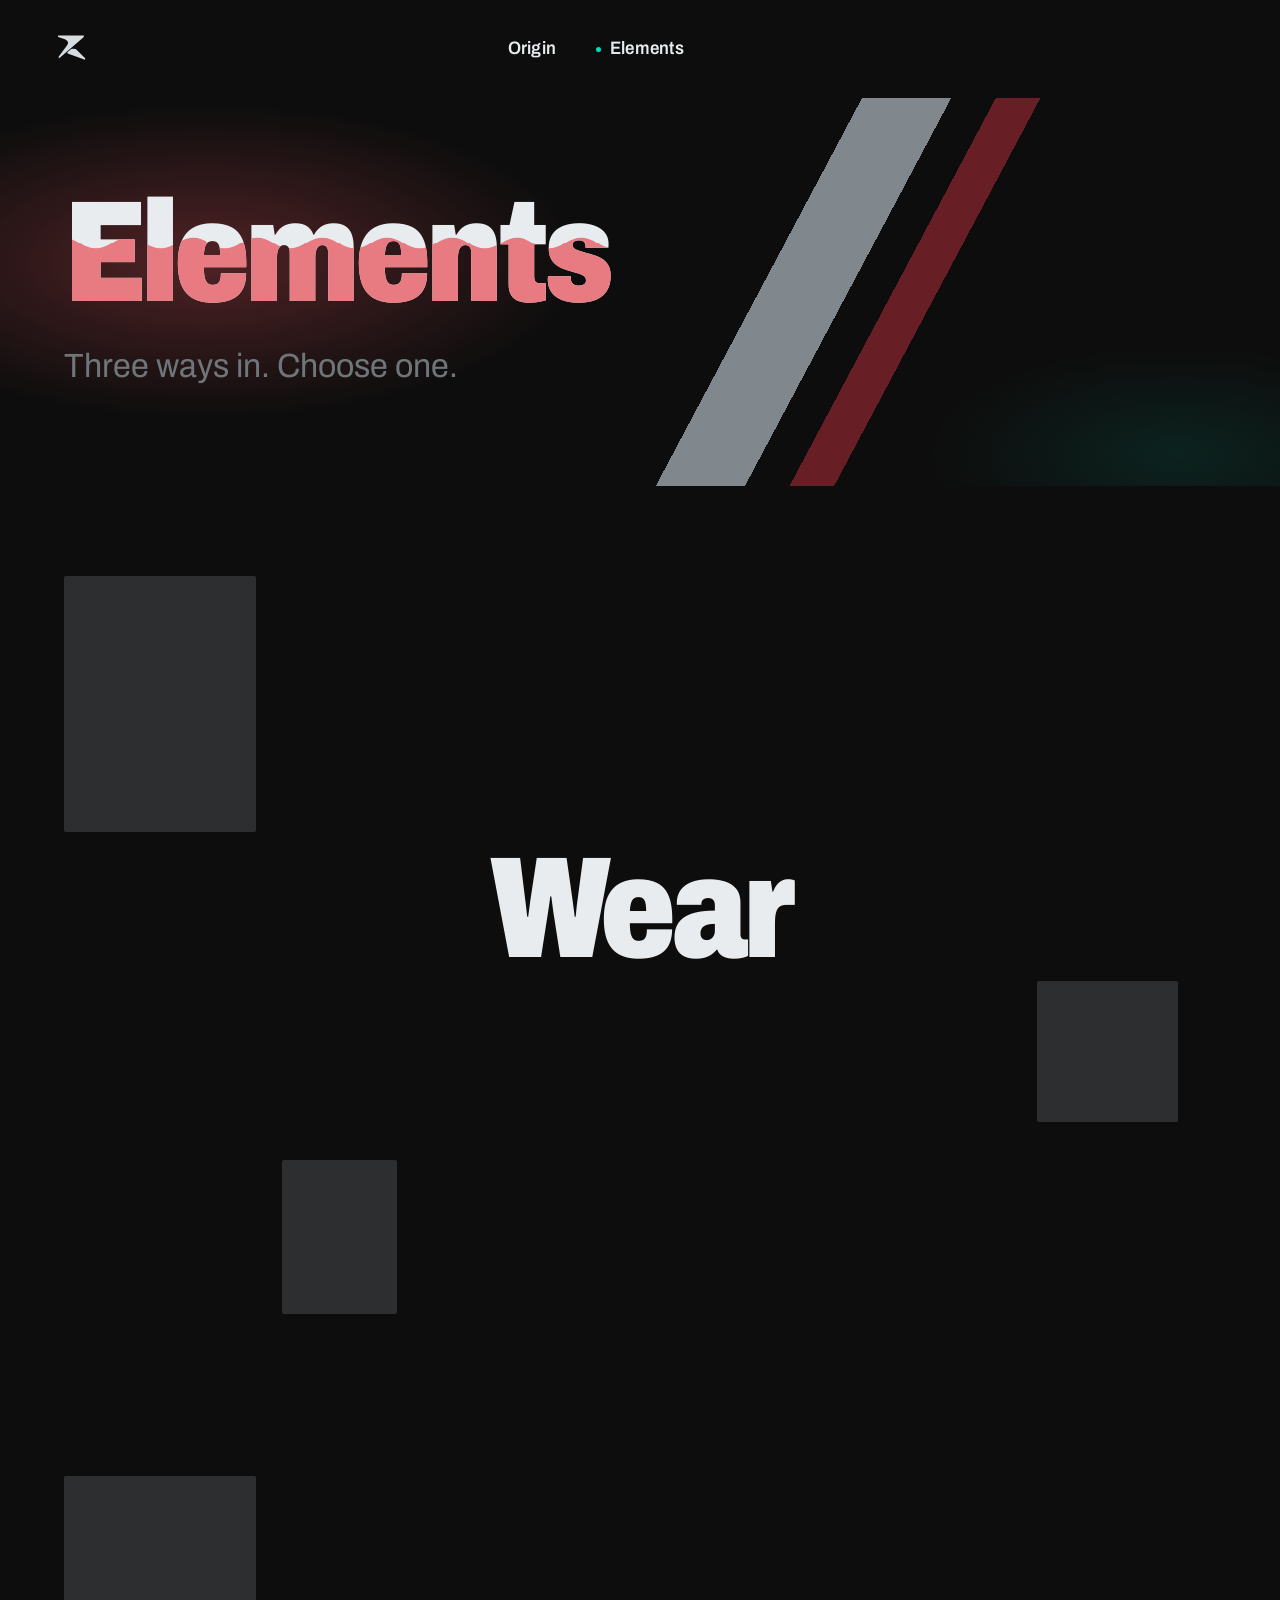
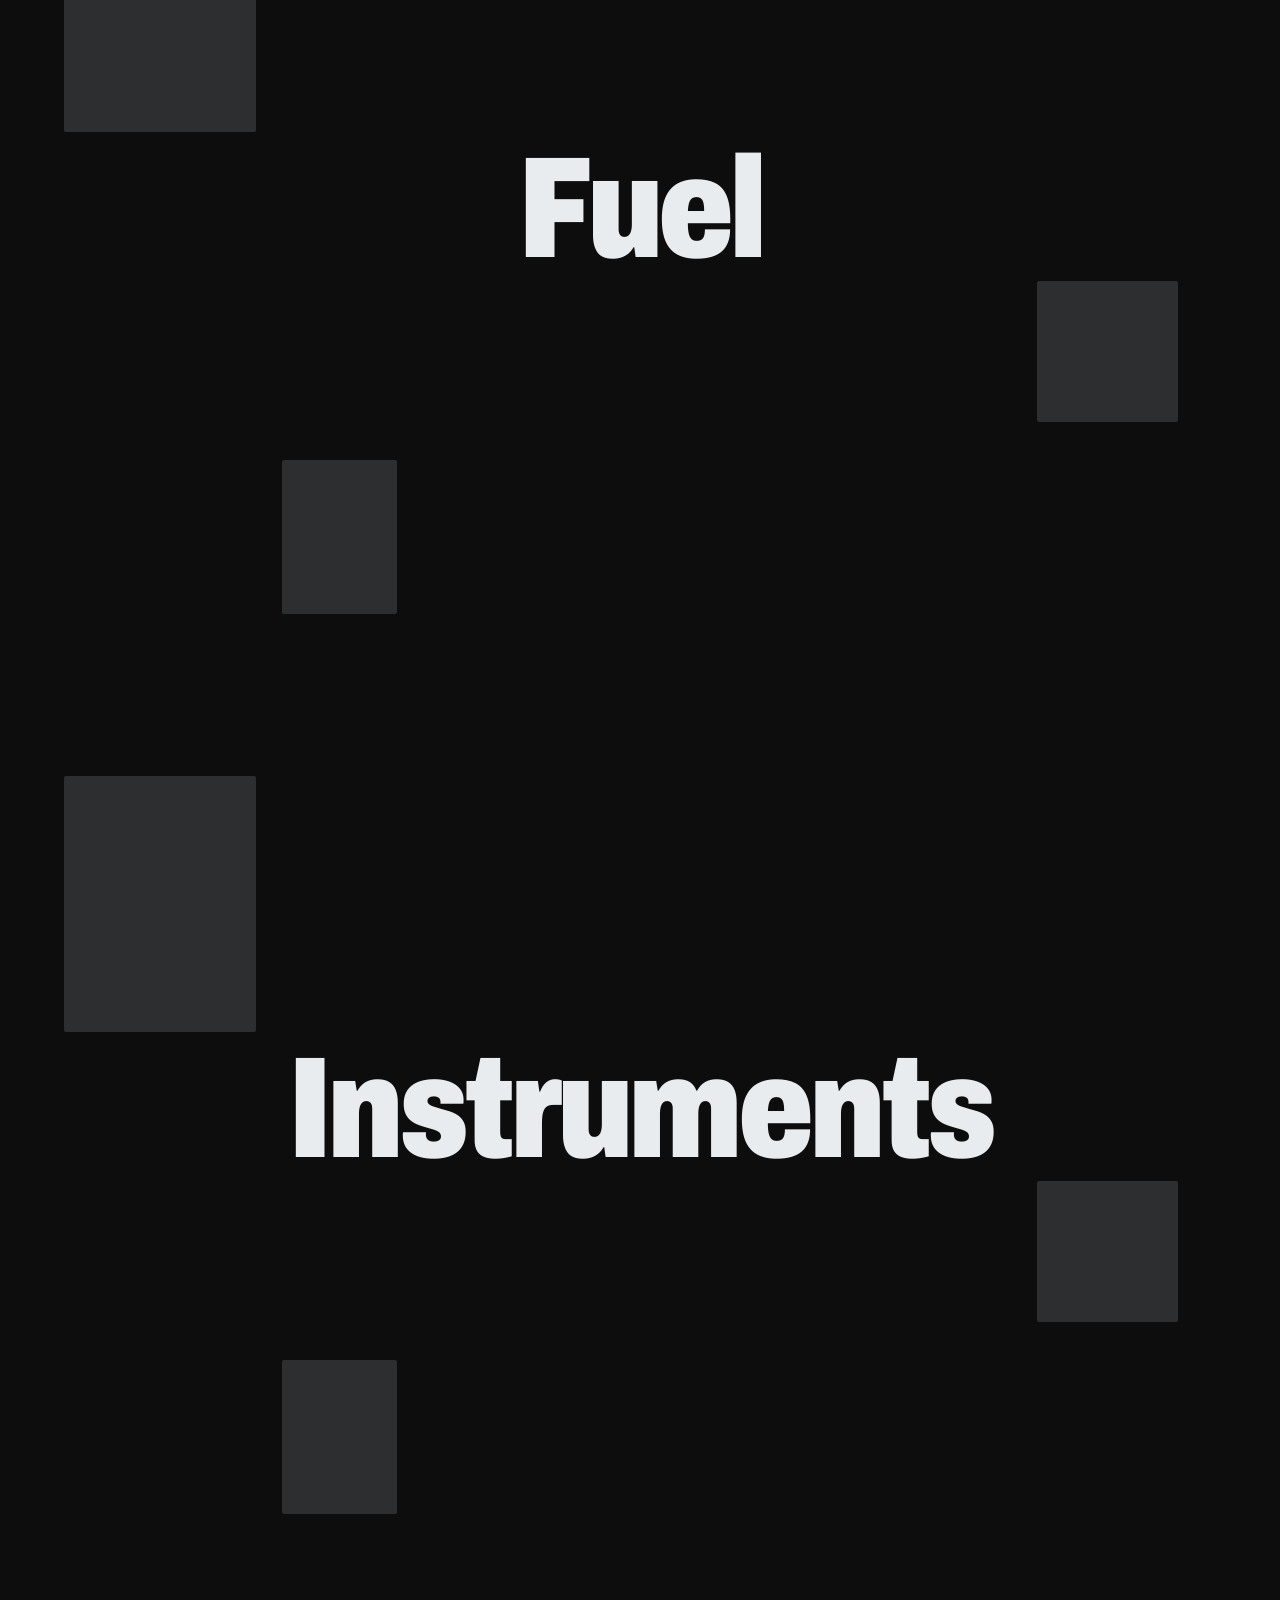
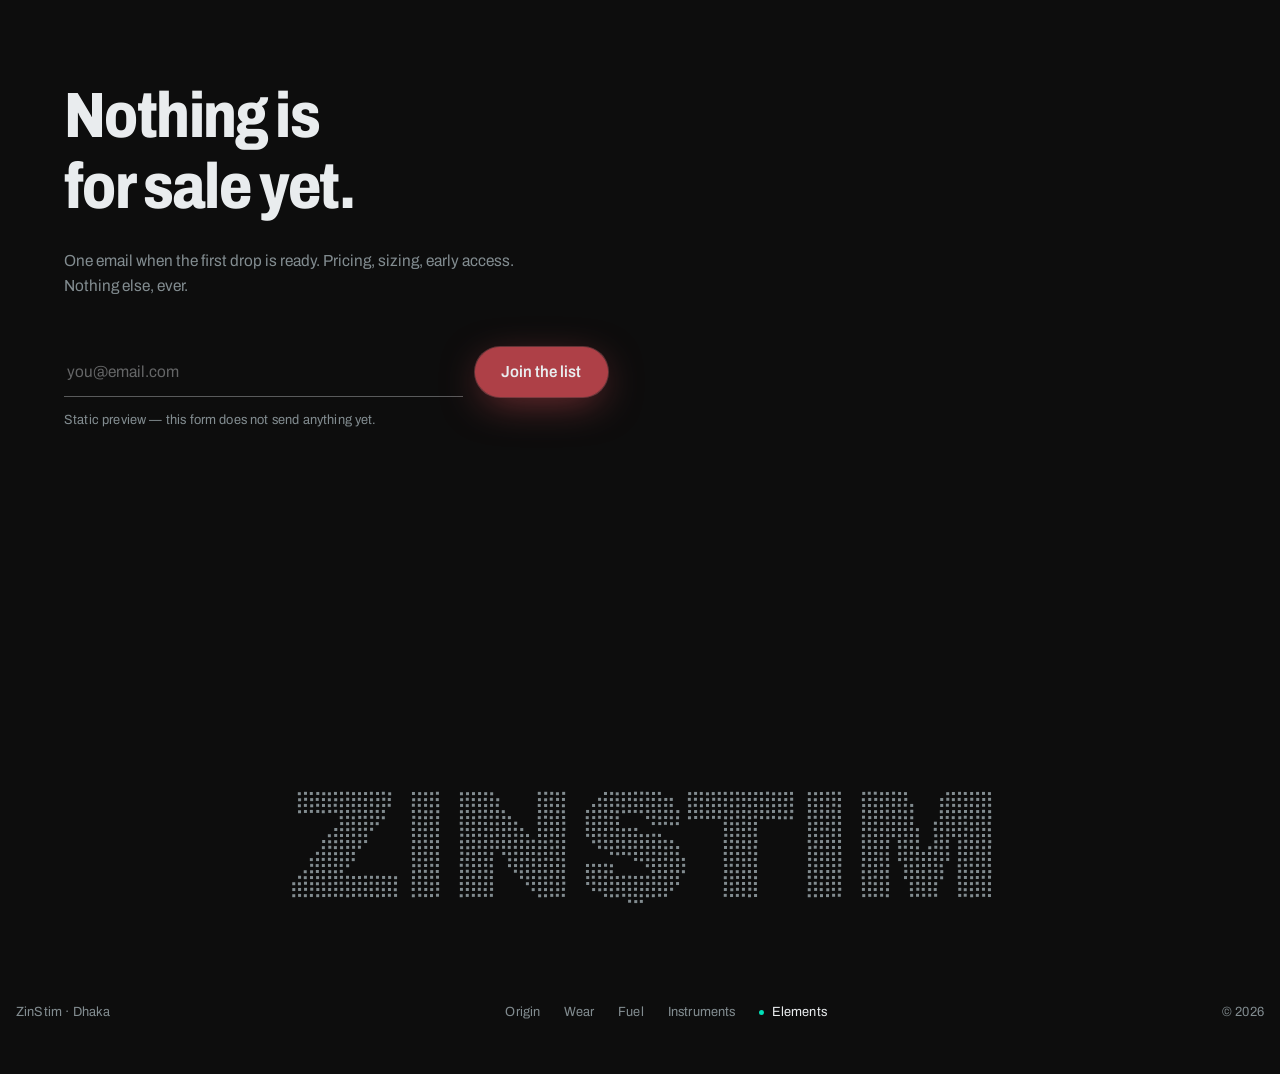
==== elements.html @ c31f6e52 "push" ====
<!DOCTYPE html>
<html lang="en">
<head>
<meta charset="utf-8">
<meta name="viewport" content="width=device-width, initial-scale=1">
<title>Elements — ZinStim</title>
<meta name="description" content="Wear and Fuel. Two ways into the ZinStim range.">
<link rel="icon" type="image/png" sizes="64x64" href="assets/img/zinstim-favicon.png">
<meta name="theme-color" content="#0D0D0D">
<meta property="og:type" content="website">
<meta property="og:title" content="Elements — ZinStim">
<meta property="og:description" content="Wear and Fuel. Two ways into the ZinStim range.">
<link rel="preconnect" href="https://fonts.googleapis.com">
<link rel="preconnect" href="https://fonts.gstatic.com" crossorigin>
<link href="https://fonts.googleapis.com/css2?family=Archivo:ital,wdth,wght@0,62..125,100..900;1,62..125,100..900&family=Anek+Bangla:wdth,wght@75..125,100..800&display=swap" rel="stylesheet">
<link rel="stylesheet" href="assets/css/brand.css">
</head>
<body class="night">

<header class="masthead">
  <a class="home" href="index.html" aria-label="ZinStim — home">
    <span class="home__mark">
      <svg class="vessel mark" viewBox="0 0 128 114" aria-hidden="true" focusable="false"><defs><clipPath id="mark-clip"><path d="M3.6,106.0 L5.5,106.9 L8.4,105.0 L120.1,7.8 L121.9,5.2 L122.0,1.4 L121.1,0.0 L1.2,0.0 L0.0,1.1 L0.0,5.5 L1.2,6.9 L32.5,18.0 L38.4,20.9 L43.9,26.4 L45.9,30.0 L47.1,34.6 L46.8,38.5 L43.8,44.4 L3.1,100.5Z"/><path d="M44.1,79.2 L44.1,83.6 L45.6,84.9 L123.9,113.1 L124.5,113.9 L126.5,113.9 L127.9,111.8 L127.9,107.6 L88.4,67.9 L84.9,65.2 L80.1,63.1 L71.1,62.0 L62.8,64.0 L57.8,67.1Z"/></clipPath><mask id="mark-fill" maskUnits="userSpaceOnUse" x="0" y="0" width="128" height="114"><g class="vessel__level"><path class="vessel__liquid" d="M-200,7 Q-187.5,0 -175,7 T-150,7 T-125,7 T-100,7 T-75,7 T-50,7 T-25,7 T0,7 T25,7 T50,7 T75,7 T100,7 T125,7 T150,7 T175,7 T200,7 T225,7 T250,7 T275,7 T300,7 T325,7 T350,7 T375,7 T400,7 V240 H-200 Z"/></g></mask></defs><path class="mark__body" d="M3.6,106.0 L5.5,106.9 L8.4,105.0 L120.1,7.8 L121.9,5.2 L122.0,1.4 L121.1,0.0 L1.2,0.0 L0.0,1.1 L0.0,5.5 L1.2,6.9 L32.5,18.0 L38.4,20.9 L43.9,26.4 L45.9,30.0 L47.1,34.6 L46.8,38.5 L43.8,44.4 L3.1,100.5Z M44.1,79.2 L44.1,83.6 L45.6,84.9 L123.9,113.1 L124.5,113.9 L126.5,113.9 L127.9,111.8 L127.9,107.6 L88.4,67.9 L84.9,65.2 L80.1,63.1 L71.1,62.0 L62.8,64.0 L57.8,67.1Z"/><g clip-path="url(#mark-clip)" mask="url(#mark-fill)"><image class="mark__art" href="assets/img/zinstim-mark.png" width="128" height="114"/></g></svg>
    </span>
  </a>
  <nav class="navgroup" aria-label="Primary" data-group>
    <a class="origin t-ui" href="origin.html">Origin</a>
    <div class="capsule" data-capsule>
      <a class="capsule__label t-ui is-here" data-label href="elements.html">Elements</a>
      <span class="morph" aria-hidden="true"></span>
      <ul class="items">
        <li class="item"><a class="rise t-ui" href="wear.html">Wear</a></li>
        <li class="item"><a class="rise t-ui" href="fuel.html">Fuel</a></li>
        <li class="item"><a class="rise t-ui" href="instruments.html">Instruments</a></li>
      </ul>
    </div>
  </nav>
</header>

<main>
  <section class="band has-cut" style="padding-top:var(--space-xl)">
    <div class="cut" aria-hidden="true"></div>
    <div class="cut cut--bloom" aria-hidden="true"></div>
    <div class="shell">
      <h1 class="t-display lines lines--load">
        <span class="ln"><span class="liq-type liq-type--filled" data-liq="Elements">Elements</span></span>
      </h1>
      <p class="lede settle" style="margin-top:var(--space-md)">
        Three ways in. Choose one.
      </p>
    </div>
  </section>

  <!-- DOOR 1: WEAR -->
  <a href="wear.html" class="door-band band" data-door="0">
    <span class="plate plate--a" aria-hidden="true"></span>
    <span class="plate plate--b" aria-hidden="true"></span>
    <span class="plate plate--c" aria-hidden="true"></span>
    <div class="shell" style="text-align:center; position:relative; z-index:2">
      <h2 class="door-name t-display"><span class="liq-type" data-liq="Wear">Wear</span></h2>
      <p class="door-sub">What you put on.</p>
    </div>
  </a>

  <div class="cleave cleave--dark" data-reveal aria-hidden="true">
    <svg viewBox="0 0 1200 300" preserveAspectRatio="none">
      <path d="M0,300 L0,246 L78,262 L152,214 L232,240 L300,192 L388,218 L468,172 L556,198 L638,152 L726,178 L808,134 L898,160 L978,116 L1068,142 L1140,100 L1200,124 L1200,300 Z"/>
    </svg>
  </div>

  <!-- DOOR 2: FUEL -->
  <a href="fuel.html" class="door-band band band--dark" data-door="1">
    <span class="plate plate--a" aria-hidden="true"></span>
    <span class="plate plate--b" aria-hidden="true"></span>
    <span class="plate plate--c" aria-hidden="true"></span>
    <div class="shell" style="text-align:center; position:relative; z-index:2">
      <h2 class="door-name t-display"><span class="liq-type" data-liq="Fuel">Fuel</span></h2>
      <p class="door-sub">What you take in.</p>
    </div>
  </a>

  <div class="cleave cleave--light" data-reveal aria-hidden="true">
    <svg viewBox="0 0 1200 300" preserveAspectRatio="none">
      <path d="M0,0 L0,118 L84,146 L158,104 L246,138 L318,96 L404,128 L486,88 L570,120 L654,78 L740,112 L822,70 L910,102 L992,62 L1078,94 L1148,54 L1200,84 L1200,0 Z"/>
    </svg>
  </div>

  <!-- DOOR 3: INSTRUMENTS -->
  <a href="instruments.html" class="door-band band" data-door="2">
    <span class="plate plate--a" aria-hidden="true"></span>
    <span class="plate plate--b" aria-hidden="true"></span>
    <span class="plate plate--c" aria-hidden="true"></span>
    <div class="shell" style="text-align:center; position:relative; z-index:2">
      <h2 class="door-name t-display"><span class="liq-type" data-liq="Instruments">Instruments</span></h2>
      <p class="door-sub">What you use.</p>
    </div>
  </a>

  <div class="cleave cleave--dark" data-reveal aria-hidden="true">
    <svg viewBox="0 0 1200 300" preserveAspectRatio="none">
      <path d="M0,300 L0,246 L78,262 L152,214 L232,240 L300,192 L388,218 L468,172 L556,198 L638,152 L726,178 L808,134 L898,160 L978,116 L1068,142 L1140,100 L1200,124 L1200,300 Z"/>
    </svg>
  </div>

  <!-- JOIN — the only conversion on the site, and every page ends on it. -->
  <section class="band band--dark join" id="waitlist">
    <div class="shell">
      <p class="t-head lines" data-reveal>
        <span class="ln"><span>Nothing is</span></span>
        <span class="ln"><span>for sale yet.</span></span>
      </p>
      <p class="t-body join__lede">
        One email when the first drop is ready. Pricing, sizing, early access.
        Nothing else, ever.
      </p>
      <div class="signup">
        <label class="join__label" for="email">Email address</label>
        <input id="email" type="email" inputmode="email" autocomplete="email" placeholder="you@email.com">
        <button class="btn" type="button" data-join>Join the list</button>
      </div>
      <p class="t-meta join__note">Static preview &mdash; this form does not send anything yet.</p>
    </div>
  </section>
 
  <div class="cleave cleave--light" data-reveal aria-hidden="true">
    <svg viewBox="0 0 1200 300" preserveAspectRatio="none">
      <path d="M0,0 L0,118 L84,146 L158,104 L246,138 L318,96 L404,128 L486,88 L570,120 L654,78 L740,112 L822,70 L910,102 L992,62 L1078,94 L1148,54 L1200,84 L1200,0 Z"/>
    </svg>
  </div>
 
  <!-- MARQUEE -->
  <section class="marquee" data-marquee aria-hidden="true">
    <div class="marquee__track">
      <span>Wear</span><span>Fuel</span><span>Instruments</span>
      <span>Wear</span><span>Fuel</span><span>Instruments</span>
    </div>
  </section>
  <div class="shell">
    <canvas class="dotmark-canvas" data-dotmark-canvas></canvas>
  </div>



  <footer class="shell foot t-meta">
    <span>ZinStim &middot; Dhaka</span>
    <nav class="foot__nav" aria-label="Footer">
      <a href="origin.html">Origin</a>
      <a href="wear.html">Wear</a>
      <a href="fuel.html">Fuel</a>
      <a href="instruments.html">Instruments</a>
      <a href="elements.html" aria-current="page">Elements</a>
    </nav>
    <span>&copy; 2026</span>
  </footer>

</main>

<script src="dotmark.js" defer></script>
<script src="assets/js/nav.js" defer></script>
<script src="assets/js/site.js" defer></script>

</body>
</html>
---- assets/css/brand.css ----
/* ═══════════════════════════════════════════════════════════════
   ZINSTIM — brand.css
   Single source of truth. Nothing hardcodes a value that lives here.

   Fonts load via <link> in the document head, not @import, so they
   don't block the stylesheet:

   <link rel="preconnect" href="https://fonts.googleapis.com">
   <link rel="preconnect" href="https://fonts.gstatic.com" crossorigin>
   <link href="https://fonts.googleapis.com/css2?family=Archivo:ital,wdth,wght@0,62..125,100..900;1,62..125,100..900&family=Anek+Bangla:wdth,wght@75..125,100..800&display=swap" rel="stylesheet">
   ═══════════════════════════════════════════════════════════════ */

:root{

  /* ── colour ─────────────────────────────────────────────────
     Zinc is a cool bluish-white metal. Every surface follows from
     that. No warm neutrals anywhere — they fight the material.     */

  --obsidian:    #0D0D0D;   /* type on light, full-bleed dark      */
  --zinc-wash:   #E9ECEE;   /* page base. cool, never cream        */
  --zinc-silver: #D6DDE2;   /* the mark, metal surfaces, rules     */
  --flame-teal:  #00E0B8;   /* you are here. nothing else.         */
  --graphite:    #6E7679;   /* secondary text on light             */
  --muted:       #828C90;   /* secondary text on dark              */

  /* Contrast, measured not guessed:
     obsidian on zinc-wash    ~17.0:1   safe at any size
     graphite on zinc-wash     ~4.6:1   body text and above
     zinc-silver on obsidian  ~14.2:1   safe at any size
     muted on obsidian         ~6.4:1   safe at any size
     flame-teal on obsidian   ~12.1:1   safe
     flame-teal on zinc-wash   ~1.7:1   NEVER. teal is dark-surface only. */

  /* ── the elixir ─────────────────────────────────────────────
     Zinc has two states and the brand needs both. The zinc tokens
     above are the METAL: inert, cool, solid — what the thing is on
     a shelf. These are the same element ACTIVATED — what two grams
     of a trace element actually does once it is inside you.

     The hue comes from the MOOD BOARD, not from the storyboard. An
     earlier pass took the storyboard's purple literally; that was
     copying a reference instead of reading it. Read properly, the
     board is near-black and concrete grey almost everywhere, with
     exactly one electric colour event in it: the teal-green car
     against night asphalt. That is the note to hit.

     Red appears on the board too — once, on ASRV — and that is the
     competitor the decision log already calls the category default.
     Taking it would make us look like everyone else.

     So the elixir is teal, which means it does not introduce a rival
     accent: Flame Teal was already the brand's one live-state colour
     and this gives it depth rather than competition. One accent,
     deepened. The concept is untouched — a potent fluid that
     transforms you, exactly the dark-elixir / Chemical X / Omnitrix
     idea — only now it is our colour doing it.

     Measured off the board rather than eyeballed. Filtering each
     reference for saturated pixels only:
       saturation across the board   0.3%-5.6% of frame — it is
                                     95%+ monochrome, so colour is a
                                     rare event, not a scheme
       the car (ref4)                #1C4C43 at hue 169°
       --elixir-void                 hue 168° — a one-degree match,
                                     which is why this hue and not
                                     another teal
       ASRV (ref3)                   hue 2°, and 96% of its saturated
                                     pixels are that one red
       gym light (ref1/ref2)         hue 15-18°, warm — that is
                                     tungsten and skin in a photo,
                                     NOT permission for warm UI greys.
                                     Zinc Wash stays cool.

     A DARK-SURFACE family, more strictly than teal alone. Measured:
       zinc-wash on elixir-void   13.3:1   safe at any size
       zinc-wash on elixir-deep    8.6:1   safe at any size
       zinc-wash on elixir core    5.4:1   body text and above
       elixir-glow on elixir-void 11.6:1   safe at any size
       flame-teal on elixir-void   9.3:1   the charge still reads
       elixir-lit on obsidian      7.3:1   safe at any size
       elixir-lit on zinc-wash     2.2:1   FAILS. the elixir never
                                           carries copy on a light
                                           surface — no exceptions.
       elixir-void vs obsidian     1.2:1   deliberate: enough to give
                                           the fluid a body, little
                                           enough to stay abyssal.
                                           At #0A0410 it was 1.00 —
                                           identical — and the liquid
                                           vanished into the band.    */

  --elixir-void: #062821;   /* the substance at depth              */
  --elixir-deep: #0A4A3F;   /* its body                            */
  --elixir:      #0B6B5C;   /* the core                            */
  --elixir-lit:  #12B394;   /* where light enters it               */
  --elixir-glow: #5BF5D6;   /* the specular rim. rarest, use least  */

  /* ── signals ────────────────────────────────────────────────
     State colours. These are NOT brand colour and they are not
     part of the "colour is a rare event" argument — a red error
     message does not make this a red brand. They earn their place
     by doing a job: telling someone what happened.

     There are two of each because the measurements left no choice.
     Every value that passes on Zinc Wash fails on Obsidian, and
     every value that passes on Obsidian is unreadable on Zinc Wash.
     One value per state would be wrong on half the site:

                    on wash   on obsidian
       fail  light    5.28       3.10   <- use on light only
       fail  dark     2.15       7.63   <- use on dark only
       warn  light    4.94       3.32
       warn  dark     1.57      10.43
       pass  light    5.13       3.19
       pass  dark     1.52      10.79
       info  light    4.82       3.40
       info  dark     1.68       9.77

     Info is hue 200°, which is not invented — it is the window and
     screen light measured out of the gym references on the mood
     board, so even the functional colours come from the material.

     Pass is deliberately NOT Flame Teal. Teal already means one
     thing ("live / you are here") and giving it a second meaning
     would blunt the only signal the nav has.                      */

  --fail:         #B0332B;  --fail-lit: #FF7A6B;
  --warn:         #8A5B12;  --warn-lit: #F0B429;
  --pass:         #2C6E4F;  --pass-lit: #52D89B;
  --info:         #256D91;  --info-lit: #6BC2EC;

  /* ── type ───────────────────────────────────────────────────
     One family, pushed to its extremes. Display is heavy and
     narrow: two grams of zinc is concentrated, not spread out, and
     the brand needs energy, not elegance. Archivo at 900 weight /
     78 width is dense and loud. The same family at 400/95 carries
     body text, so the whole site speaks with one voice.           */

  --face-display: "Archivo", system-ui, sans-serif;
  --face-text:    "Archivo", system-ui, sans-serif;
  --face-bn:      "Anek Bangla", sans-serif;

  --wdth-display: 78;   --wght-display: 900;
  --wdth-head:    82;   --wght-head:    800;
  --wdth-text:    95;   --wght-text:    400;
  --wdth-ui:      92;   --wght-ui:      600;
  --wdth-bn:      84;

  --step--1: 0.833rem;
  --step-0:  1rem;
  --step-1:  1.125rem;
  --step-2:  clamp(1.5rem,  1.2rem + 1.4vw,  2.1rem);
  --step-3:  clamp(2.2rem,  1.5rem + 3.4vw,  4rem);
  --step-4:  clamp(3.2rem,  1.8rem + 6.6vw,  7rem);
  --display: clamp(3.2rem,  1rem   + 10vw,   9.5rem);
  --divider: clamp(2.8rem,  0.5rem + 8.5vw,  8.5rem);

  --lh-tight: 0.82;
  --lh-snug:  1.05;
  --lh-body:  1.6;

  /* ── space ──────────────────────────────────────────────────
     Few steps, wide gaps. Too many steps and everything drifts
     toward the middle.                                            */

  --space-xs: 0.5rem;
  --space-sm: 0.75rem;
  --space-md: 1.5rem;
  --space-lg: 3rem;
  --space-xl: 6rem;
  --space-2xl: clamp(8rem, 14vw, 15rem);   /* around dividers only */

  --measure: 66ch;          /* body line length ceiling            */

  /* ── motion ─────────────────────────────────────────────────
     Motion answers the cursor. Nothing loops. One page-load
     moment, not many.                                             */

  --dur-fast: 0.18s;
  --dur-base: 0.32s;
  --dur-slow: 0.58s;

  --ease-out:  cubic-bezier(.16, 1, .3, 1);      /* things arriving */
  --ease-move: cubic-bezier(.62, .03, .2, 1);    /* things moving   */
  --ease-spring: cubic-bezier(.34, 1.57, .64, 1);/* the face swap only —
                                                    overshoots, so it reads
                                                    as a swap rather than a
                                                    rendering glitch        */

  /* ── form ───────────────────────────────────────────────────
     Two radii and two lifts, no more. 2px was already hardcoded in
     four places before it was a token; a scale stops that drifting.
     Elevation is shadow only — never a gradient, which stays banned
     on surfaces.                                                   */
  --radius-sm:   2px;
  --radius-pill: 999px;

  --lift-1: 0 1px 0 rgba(13,13,13,.10);              /* an edge      */
  --lift-2: 0 18px 34px -12px rgba(13,13,13,.22);    /* off the page */
}

/* cross-document view transitions — the nav survives navigation
   instead of re-mounting. Progressive enhancement: Firefox has not
   shipped this, and simply gets a normal page load. */
@view-transition { navigation: auto; }


/* ═══ surfaces ═══════════════════════════════════════════════
   Deep Carbon, decided 17 Sep. A surface sets tokens, components
   read them. Night is the brand, Day is the proof, and nesting
   works: a .day inside a .night gets the light values back.
   Reasons and measurements in docs/brand-book.html §05.        */

:root{
  /* the mark's own materials, measured off the artwork and the lid */
  --crimson:      #AE4047;   /* where you act, on Night              */
  --crimson-lit:  #F29BA1;   /* the fill that arrives under a cursor */
  --crimson-type: #E87A82;   /* display type only — 7:1 on obsidian  */
  --oxblood:      #671E24;   /* the cut's trailing band              */
  --lid-silver:   #80878D;   /* the cut's leading band, off the lid  */

  /* Day — the proof surface. Today's values, unchanged. */
  --surface:           var(--zinc-wash);
  --ink:               var(--obsidian);
  --ink-2:             var(--graphite);
  --rule-c:            var(--zinc-silver);
  --action:            var(--obsidian);
  --action-label:      var(--zinc-wash);
  --action-fill:       var(--elixir);
  --action-fill-label: var(--zinc-wash);
  --live:              var(--elixir);
  --type-accent:       var(--elixir);
  --bloom:             none;
}

.night,.band--dark{
  --surface:           var(--obsidian);
  --ink:               var(--zinc-wash);
  --ink-2:             var(--muted);
  --rule-c:            rgba(233,236,238,.16);
  --action:            var(--crimson);
  --action-label:      var(--zinc-wash);
  --action-fill:       var(--crimson-lit);
  --action-fill-label: var(--obsidian);
  --live:              var(--flame-teal);
  --type-accent:       var(--crimson-type);
  --bloom:
    radial-gradient(42% 58% at 16% 42%,rgba(174,64,71,.42),rgba(174,64,71,0) 70%),
    radial-gradient(28% 40% at 92% 92%,rgba(0,224,184,.10),rgba(0,224,184,0) 70%);
}
.day{
  --surface:var(--zinc-wash);--ink:var(--obsidian);--ink-2:var(--graphite);
  --rule-c:var(--zinc-silver);--action:var(--obsidian);--action-label:var(--zinc-wash);
  --action-fill:var(--elixir);--action-fill-label:var(--zinc-wash);
  --live:var(--elixir);--type-accent:var(--elixir);--bloom:none;
}
.night,.day{background:var(--surface);color:var(--ink)}

/* ── the cut ──────────────────────────────────────────────────
   One diagonal, two bands: Lid Silver leading, Oxblood behind. It
   runs off both edges, because it is a section of something larger
   rather than a shape sitting on the page. One set per page, never
   across the text column, always behind everything.

   The bloom is the one place light may glow on the dark. Surfaces
   still get no gradient fills.                                  */

.has-cut{position:relative;isolation:isolate}
.has-cut .cut{
  position:absolute;inset:0;z-index:0;pointer-events:none;
  background:
    linear-gradient(118deg,
      transparent 0 58%,
      var(--lid-silver) 58% 64%,
      transparent 64% 67%,
      var(--oxblood) 67% 70%,
      transparent 70%);
}
.has-cut .cut--bloom{background:var(--bloom)}
.has-cut .shell,.has-cut .shell--full,.above{position:relative;z-index:1}

/* a phone is too narrow for two bands and a text column: one band,
   pushed further out, so nothing sits behind the copy */
@media (max-width:860px){
  .has-cut .cut{
    background:linear-gradient(118deg,
      transparent 0 66%,
      var(--lid-silver) 66% 73%,
      transparent 73% 76%,
      var(--oxblood) 76% 79%,
      transparent 79%);
  }
}


/* ── night chrome ─────────────────────────────────────────────
   The pieces that paint their own light ground. Everything else
   already had a dark-context rule from the band system, and those
   now answer to .night as well.                                 */

.night .masthead{background:var(--surface);color:var(--ink)}
.night .band--dark{background:transparent}
.night .pour,.night .manifesto{background:transparent}
.night .cleave--dark,.night .cleave--light{background:transparent}
.night .rule{background:var(--rule-c)}
.night .t-meta,.night .hero__bn{color:var(--ink-2)}
.night .foot__nav a{color:var(--ink-2)}
.night .foot__nav a:hover,
.night .foot__nav a:focus-visible,
.night .foot__nav a[aria-current="page"]{color:var(--ink)}
.night :focus-visible{outline-color:var(--flame-teal)}
.night ::selection{background:var(--zinc-wash);color:var(--obsidian)}

/* The bloom follows the reader. It is fixed to the viewport, not to a
   section, so the crimson and the teal stay with you down the page —
   still light on dark, still not a gradient on a surface. */
/* The bloom belongs to the hero and nowhere else: one glow per page,
   behind one headline. Every other section is flat Obsidian. */

/* a product plate is the metal the piece sits on, so on Night it is
   the raised surface, not a light rectangle shouting off the page */
.night .piece__plate{background:#161618}
.night .piece__plate .vessel{color:var(--zinc-silver)}

/* ── night corrections ────────────────────────────────────────
   These components were drawn for a white page: their unfilled
   state is a pale grey and their fill is Obsidian, which on Night
   is ink on ink. Each one flips: the fill becomes Zinc Wash, the
   dry state becomes a faint wash of it, and the wave tile follows.
   Origin's scroll pours are the whole of this list.             */

/* A pour leaves its word unfilled until the reader reaches it. On
   white that read as ink waiting to arrive; on Night the same value
   reads as broken text, so the dry state is lifted to 8:1 — visible
   first, poured second. Motion may not carry information. */
.night .manifesto__text .pw{
  --ink:var(--zinc-wash);--dry:rgba(233,236,238,.55);--sw:var(--wave-pale);
}

/* the door cards become the raised surface */
.night .doors__set[data-set="1"] .door-card{background:#161618}

/* ── night corrections, second pass ───────────────────────────
   Audited in one go rather than found one screenshot at a time:
   every rule that painted a light ground or Obsidian ink from when
   the site was Zinc Wash first.                                  */

/* grounds */
.night .shout{background:transparent}
.night .kit__item{background:transparent}
.night .door-card,
.night .plate,
.night .doors__set[data-set="0"] .door-card{background:#161618}

/* inks that were Obsidian on a white page */
.night .fuel-tub .vessel{color:var(--zinc-silver)}
.night .kit__spec b{color:var(--zinc-wash)}
.night .field__input:focus{border-color:var(--zinc-wash)}
.night .band:not(.band--dark) .quote__by b{color:var(--zinc-wash)}

/* ── the viewer on Night ──────────────────────────────────────
   Its three interactions are the nav's morph at three scales — the
   tab's dot opens into a pill, the ground opens out of a circle into
   a block, the action opens from a square into a pill — and all three
   were drawn DARKER than the page so they would stand off white. On
   Obsidian that is ink on ink, and every one of them ran invisibly:
   the pill and the square were Obsidian on Obsidian, and the block had
   been made transparent. The animations were all still playing; there
   was nothing to see them by. So they invert the way the nav's morph
   does on Night, and for the same reason — WHATEVER YOU HAVE CHOSEN,
   AND WHATEVER YOU CAN PRESS, IS ZINC WASH:

     selected tab pill     Obsidian on Zinc Wash          16.4:1
     the action square     Zinc Wash against the page     16.4:1
                           Zinc Wash against the block     5.4:1
     selected view plate   the drawing in ink on Wash     16.4:1
     the block             Elixir against the page         3.0:1
     small text            Muted, was Graphite    5.7:1, was 4.2:1

   The block is the substance, not a selection, so it is the one thing
   here that does not go white. It is Elixir — the colour the pour's
   surface is — easing a little toward Elixir Deep with depth, the way
   the flood does. At 3.0:1 it is a ground you can see; the Elixir Void
   it was before measured 1.2:1 and read as a dead grey rectangle. */
.night .vtab{color:var(--muted)}
.night .vtab:hover{color:var(--zinc-wash)}
.night .vtab__pill{background:var(--zinc-wash)}
/* the words go dark only once the pill has grown under them: on the
   base timing they darkened while the pill was still a circle behind
   the dot, and for a beat they were dark words on a dark page */
.night .vtab[aria-selected="true"],
.night .vtab[aria-selected="true"]:hover{color:var(--obsidian);transition:color .3s ease .3s}
.night .vtab[aria-selected="true"] .vtab__dot{background:var(--elixir)}

.night .vpanel__block{
  background:linear-gradient(180deg,var(--elixir),
    color-mix(in srgb,var(--elixir) 55%,var(--elixir-deep)));
}
/* the piece is drawn twice and split at the block's edge: the metal
   above it, and the brightest value where it stands in the liquid */
.night .vpanel__art--out{color:var(--zinc-silver)}
.night .vpanel__art--in{color:var(--zinc-wash)}
.night .vpanel__num{color:var(--zinc-wash)}

.night .vpanel__next{background:var(--zinc-wash);color:var(--obsidian)}

/* the views: an edge you can see at rest, a brighter one under the
   cursor, and the chosen one turned into a lit plate */
.night .vview{color:var(--muted)}
.night .vview__plate{
  background:#15181A;
  box-shadow:inset 0 0 0 1px rgba(214,221,226,.16);
}
.night .vview__plate svg{color:var(--zinc-silver);opacity:.55}
@media (hover:hover){
  .night .vview:hover{color:var(--zinc-wash)}
  .night .vview:hover .vview__plate{box-shadow:inset 0 0 0 1px rgba(214,221,226,.45)}
  .night .vview:hover .vview__plate svg{opacity:.9}
}
.night .vview[aria-pressed="true"]{color:var(--zinc-wash)}
.night .vview[aria-pressed="true"] .vview__plate{background:var(--zinc-wash);box-shadow:none}
.night .vview[aria-pressed="true"] .vview__plate svg{color:var(--obsidian);opacity:1}
.night .vview[aria-pressed="true"] .vview__dot{background:var(--flame-teal);opacity:1}

.night .vpanel__code,.night .vpanel__caption,.night .viewer__stamp{color:var(--muted)}
.night .make__name,.night .shout__word{
  -webkit-text-stroke-color:var(--muted);
  --ink:var(--zinc-wash);--sw:var(--wave-pale);
}
.night .shout__a{color:var(--zinc-wash)}
.night .shout__quiet{--dry:rgba(233,236,238,.18)}
.night .refuse--struck .refuse__k{
  color:color-mix(in srgb,var(--zinc-wash) calc((1 - .45 * var(--s)) * 100%),var(--muted));
}
.night .strike{background-image:linear-gradient(var(--zinc-wash),var(--zinc-wash))}
.night .batch__station{background:color-mix(in srgb,var(--elixir) calc(var(--lv) * 100%),#161618)}

/* ── night nav ────────────────────────────────────────────────
   Dot-to-pill is the nav's whole language, and it was an Obsidian
   pill on a light bar — on Night that is ink on ink, so the
   interaction was still running and simply could not be seen.
   It inverts: the pill becomes the metal, the words inside it turn
   Obsidian, and the live colour inside the pill steps down from
   Flame Teal to Elixir, because Flame Teal on Zinc Wash is 1.4:1.
   The dot on the bar itself stays Flame Teal — 11.4:1 on Obsidian. */

.night .masthead.is-stuck{box-shadow:0 1px 0 rgba(233,236,238,.14)}
.night .home:hover{background:rgba(233,236,238,.08)}
.night .morph{background:var(--zinc-wash)}
.night .rise{color:var(--graphite)}
.night .rise:hover,.night .rise:focus-visible{color:var(--obsidian)}
.night .rise:focus-visible{outline-color:var(--obsidian)}
.night .rise.is-current,.night .rise.is-current:hover{color:var(--elixir)}

/* the phone sheet is already an Obsidian panel, so on Night it needs
   its edge back or it dissolves into the page */
.night .navsheet{box-shadow:inset 0 0 0 1px rgba(214,221,226,.22)}

/* the cut needs room to read as a diagonal, not a sliver in a corner */
.has-cut{min-height:clamp(16rem,32vh,24rem)}

/* A fracture exists to break between two grounds. On an all-night page
   there is nothing for it to break between, so it stays out of the way
   and returns only where Night actually meets Day — there it is as
   crisp as it is on a light page. */
.night .cleave{display:none}
.night .day + .cleave,
.night .cleave:has(+ .day){display:block}

/* and where it does break, it breaks the right way round: into the
   light band, then back out of it */
.night .cleave:has(+ .day){background:var(--obsidian)}
.night .cleave:has(+ .day) path{fill:var(--zinc-wash)}
.night .day + .cleave{background:var(--zinc-wash)}
.night .day + .cleave path{fill:var(--obsidian)}


/* ═══ base ═══════════════════════════════════════════════════ */

*,*::before,*::after{box-sizing:border-box;margin:0;padding:0}
html{-webkit-text-size-adjust:100%}

body{
  background:var(--zinc-wash);
  color:var(--obsidian);
  font-family:var(--face-text);
  font-variation-settings:"wdth" var(--wdth-text),"wght" var(--wght-text);
  font-size:var(--step-0);
  line-height:var(--lh-body);
  -webkit-font-smoothing:antialiased;
}

a{color:inherit;text-decoration:none}
ul,ol{list-style:none}
img,svg{display:block;max-width:100%}

:focus-visible{
  outline:2px solid var(--obsidian);
  outline-offset:5px;
  border-radius:2px;
}

::selection{background:var(--obsidian);color:var(--zinc-wash)}


/* ═══ type ═══════════════════════════════════════════════════ */

.t-divider,.t-display{
  font-family:var(--face-display);
  font-variation-settings:"wdth" var(--wdth-display),"wght" var(--wght-display);
  letter-spacing:-0.035em;
  line-height:var(--lh-tight);
  text-wrap:balance;
}
.t-divider{font-size:var(--divider)}
.t-display{font-size:var(--display)}

.t-head{
  font-family:var(--face-display);
  font-variation-settings:"wdth" var(--wdth-head),"wght" var(--wght-head);
  font-size:var(--step-3);
  line-height:var(--lh-snug);
  letter-spacing:-0.025em;
  text-wrap:balance;
}

.t-body{max-width:var(--measure)}
.t-meta{font-size:var(--step--1);color:var(--graphite);letter-spacing:.012em}

.t-bn{
  font-family:var(--face-bn);
  font-variation-settings:"wdth" var(--wdth-bn),"wght" 700;
  line-height:1.1;letter-spacing:-.01em;
}

.t-ui{
  font-size:var(--step-1);
  font-variation-settings:"wdth" var(--wdth-ui),"wght" var(--wght-ui);
  letter-spacing:.012em;
}


/* ═══ lines ══════════════════════════════════════════════════
   Text arrives a line at a time, sliding up from behind a mask.
   Used for every headline on the site — it is the house move.

     <h1 class="t-display lines" data-reveal>
       <span class="ln"><span>Small things,</span></span>
       <span class="ln"><span>repeated.</span></span>
     </h1>                                                        */

.lines{display:block}
.ln{display:block;overflow:hidden;padding-bottom:.06em}
.ln > span{
  display:block;
  transform:translateY(115%);
  opacity:0;
  transition:transform .82s var(--ease-out),opacity .5s ease;
}
.lines.is-in .ln > span,
.is-ready .lines--load .ln > span{transform:translateY(0);opacity:1}

.ln:nth-child(2) > span{transition-delay:.085s}
.ln:nth-child(3) > span{transition-delay:.17s}
.ln:nth-child(4) > span{transition-delay:.255s}
.ln:nth-child(5) > span{transition-delay:.34s}


/* ═══ marquee ════════════════════════════════════════════════
   Scroll-driven, not autoplaying. It moves because the reader
   moves, which keeps it inside the "nothing loops" rule.         */

.marquee{overflow:hidden;padding:var(--space-lg) 0;user-select:none}
.marquee__track{
  display:flex;gap:0;white-space:nowrap;
  will-change:transform;
}
.marquee__track span{
  font-family:var(--face-display);
  font-variation-settings:"wdth" 70,"wght" 900;
  font-size:clamp(3rem,10vw,9rem);
  line-height:1;letter-spacing:-.03em;
  padding-right:.35em;
  color:transparent;
  -webkit-text-stroke:1.5px var(--graphite);
}
.marquee__track span:nth-child(even){
  color:var(--obsidian);-webkit-text-stroke:0;
}
:is(.band--dark,.night) .marquee__track span:nth-child(even){color:var(--zinc-wash)}
:is(.band--dark,.night) .marquee__track span{-webkit-text-stroke-color:var(--muted)}


/* ═══ nav ════════════════════════════════════════════════════ */

/* The nav follows you down the page. It needs its own opaque ground:
   it travels over full-bleed obsidian bands, and without a background
   the obsidian nav type would vanish into them. The hairline only
   appears once you have actually left the top, so the masthead sits
   on nothing at rest — see the is-stuck toggle in site.js. */
.masthead{
  position:sticky;top:0;z-index:40;
  padding:var(--space-md) var(--space-lg);
  background:var(--zinc-wash);
  transition:box-shadow var(--dur-base) var(--ease-out);
}
.masthead.is-stuck{box-shadow:0 1px 0 rgba(13,13,13,.10)}

.home{
  position:absolute;left:var(--space-lg);top:var(--space-md);
  width:3rem;height:3rem;
  display:flex;align-items:center;justify-content:center;
  border-radius:50%;
  transition:background var(--dur-base) var(--ease-out), transform var(--dur-fast) ease;
  z-index:10;
}
.home:hover{background:rgba(13,13,13,.06)}

/* The mark is an inline vector — see §the mark near the end of this
   file. The old PNG hover-mask (CSS mask-image) failed silently over
   file://; the carbon fibre now comes in through an image element
   inside the inline SVG, which has no cross-origin rule to fail.    */

.navgroup{
  --cap-h:3.1rem;
  --seg:10.25rem;
  --cap-w:calc(var(--seg) * 3);

  position:relative;
  display:flex;justify-content:center;
  height:var(--cap-h);
  view-transition-name:primary-nav;   /* persists across pages */
}

/* Origin is anchored off the group's centre line so the capsule
   can expand symmetrically without ever pushing it. */
.origin{
  position:absolute;right:calc(50% + 4.75rem);top:0;
  height:var(--cap-h);
  display:flex;align-items:center;
  padding:0 var(--space-xs);
  transition:opacity var(--dur-base) ease .18s,
             transform var(--dur-base) var(--ease-out) .18s;
}
.origin::after{
  content:"";position:absolute;
  left:var(--space-xs);right:var(--space-xs);bottom:.85rem;
  height:1px;background:currentColor;
  transform:scaleX(0);transform-origin:left;
  transition:transform .5s var(--ease-out);
}
.origin:hover::after,.origin:focus-visible::after{transform:scaleX(1)}

.navgroup.is-open .origin{
  opacity:0;transform:translateX(-.5rem);
  pointer-events:none;transition-delay:0s;
}

.capsule{position:relative;height:var(--cap-h);display:flex;align-items:center}

.capsule__label{
  position:relative;z-index:3;
  padding:0 1.15rem;white-space:nowrap;
  transition:opacity .22s ease .4s,
             transform var(--dur-base) var(--ease-out) .4s,
             color .35s ease;
}
.is-open .capsule__label{
  opacity:0;transform:scale(.86);
  transition-delay:0s;transition-duration:.16s;
  pointer-events:none;
}

/* dot → pill. two properties, two delays, one element. */
.morph{
  position:absolute;z-index:1;top:0;left:50%;
  height:var(--cap-h);width:var(--cap-h);
  margin-left:calc(var(--cap-h) / -2);
  border-radius:var(--radius-pill);
  background:var(--obsidian);
  opacity:0;transform:scale(.2);
  transition:
    width .38s var(--ease-out) .14s,
    margin-left .38s var(--ease-out) .14s,
    transform .28s var(--ease-out) .4s,
    opacity .26s ease .4s;
}
.is-open .morph{
  opacity:1;transform:scale(1);
  width:var(--cap-w);margin-left:calc(var(--cap-w) / -2);
  transition:
    transform .3s var(--ease-out) .04s,
    opacity .2s ease .04s,
    width .46s var(--ease-out) .24s,
    margin-left .46s var(--ease-out) .24s;
}

.items{
  position:absolute;z-index:2;top:0;left:50%;
  width:var(--cap-w);margin-left:calc(var(--cap-w) / -2);
  height:var(--cap-h);
  display:flex;pointer-events:none;
}
.is-open .items{pointer-events:auto}

.item{
  flex:1;height:var(--cap-h);
  display:flex;align-items:center;justify-content:center;
  overflow:hidden;                       /* clips the slide-up */
}

.rise{
  display:block;line-height:1.4rem;white-space:nowrap;
  color:var(--muted);
  opacity:0;transform:translateY(150%);
  transition:transform .28s var(--ease-move),
             opacity .16s ease,
             color .35s ease;
}
/* entrance: all three together, up out of nothing */
.is-open .rise{
  opacity:1;transform:translateY(0);
  transition:transform var(--dur-slow) var(--ease-out) .28s,
             opacity .34s ease .28s,
             color .35s ease;
}
/* the only interaction: a quiet lift in tone */
.rise:hover,.rise:focus-visible{color:var(--zinc-silver)}
.rise:focus-visible{outline-color:var(--zinc-silver);outline-offset:6px}

/* one dot, one meaning: you are here. */
.rise.is-current,.rise.is-current:hover{color:var(--flame-teal)}

.is-here::before{
  content:"";display:inline-block;
  width:5px;height:5px;border-radius:50%;
  background:var(--flame-teal);
  margin-right:.55rem;vertical-align:.12em;
}
.origin.is-here::after{display:none}   /* nothing to change to */


/* ═══ nav — small screens ════════════════════════════════════ */

@media (max-width:860px){
  .masthead{padding:var(--space-md) var(--space-md)}
  .home{left:var(--space-md);top:var(--space-md)}

  .navgroup{height:auto;justify-content:flex-end}
  .origin{position:static;height:auto;padding:.4rem 0}
  .navgroup.is-open .origin{opacity:1;transform:none;pointer-events:auto}

  .capsule{flex-direction:column;align-items:flex-end;height:auto}
  .capsule__label,.morph{display:none}

  .items{
    position:static;width:auto;margin:0;height:auto;
    flex-direction:column;align-items:flex-end;pointer-events:auto;
  }
  .item{height:auto;padding:.35rem 0;justify-content:flex-end;overflow:visible}
  .rise{transform:none;opacity:1;color:var(--graphite)}
  .rise:hover,.rise:focus-visible{color:var(--obsidian)}
}

/* ── phones: the pill and the sheet ─────────────────────────
   The list above is only the no-JavaScript fallback now. nav.js
   builds a toggle and a sheet from the same links and adds
   .has-sheet / .has-navsheet. That list took three rows of a sticky
   header (at 474x237 the header was 155px of a 237px screen) and
   dropped Elements altogether; the header is one 3rem row now.

   The pill is the page you are on, with its teal dot, beside the
   nav's own dot — an Obsidian circle. Tapping grows that circle into
   the sheet: a clip-path circle centred on the dot, so the dot does
   not fade into a panel, it opens into one. §nav's dot-to-pill,
   turned downward. The pages rise in behind it, staggered, out of
   clips; the current one is Flame Teal on Obsidian, where teal is
   allowed. Closing is quicker than opening, like the capsule. The
   sheet stops short of the home button at every width.            */
.navtoggle,.navsheet{display:none}
@media (max-width:860px){
  .has-navsheet{padding-top:.75rem;padding-bottom:.75rem}
  .has-navsheet .home{top:.75rem}
  .navgroup.has-sheet{height:3rem;align-items:center;justify-content:flex-end}
  .navgroup.has-sheet .origin,
  .navgroup.has-sheet .capsule{display:none}

  .navtoggle{
    position:relative;z-index:2;
    display:inline-flex;align-items:center;gap:.75rem;
    height:3rem;padding:0 .35rem 0 1rem;
    border:0;border-radius:var(--radius-pill);
    background:transparent;color:var(--obsidian);
    font:inherit;cursor:pointer;
    -webkit-tap-highlight-color:transparent;
    transition:color .3s ease .14s;
  }
  .navtoggle__label{white-space:nowrap}
  .navtoggle__dot{
    position:relative;flex:none;
    width:2.3rem;height:2.3rem;border-radius:50%;
    background:var(--obsidian);
    transition:transform var(--dur-fast) ease;
  }
  .navtoggle__dot i{
    position:absolute;left:31%;right:31%;height:1.5px;border-radius:1px;
    background:var(--zinc-wash);
    top:calc(50% - 3.5px);
    transition:top .3s var(--ease-out),transform .36s var(--ease-out);
  }
  .navtoggle__dot i + i{top:calc(50% + 2px)}
  .navtoggle:active .navtoggle__dot{transform:scale(.92)}
  .is-sheet-open .navtoggle{color:var(--zinc-wash);transition-delay:0s}
  .is-sheet-open .navtoggle__dot i,
  .is-sheet-open .navtoggle__dot i + i{top:calc(50% - .75px)}
  .is-sheet-open .navtoggle__dot i{transform:rotate(45deg)}
  .is-sheet-open .navtoggle__dot i + i{transform:rotate(-45deg)}
  .is-sheet-open .navtoggle:focus-visible{outline-color:var(--zinc-silver)}

  .navsheet{
    display:block;
    position:absolute;z-index:1;top:0;right:0;
    width:min(19rem,calc(100vw - 2 * var(--space-md) - 3.5rem));
    max-height:calc(100vh - 1.5rem);max-height:calc(100svh - 1.5rem);
    overflow-y:auto;overscroll-behavior:contain;
    padding:4rem 1.5rem 1.25rem 1.6rem;
    background:var(--obsidian);color:var(--zinc-wash);
    border-radius:1.5rem;
    /* an edge for when it opens over a dark band, where Obsidian on
       Obsidian had none and the pages floated over the hero. Inset,
       because the clip would cut anything drawn outside the box. */
    box-shadow:inset 0 0 0 1px rgba(214,221,226,.16);
    /* the dot: 2.3rem wide, .35rem in from the pill's right edge */
    clip-path:circle(1.15rem at calc(100% - 1.5rem) 1.5rem);
    visibility:hidden;
    transition:clip-path .4s var(--ease-move),visibility 0s linear .4s;
  }
  .is-sheet-open .navsheet{
    clip-path:circle(150% at calc(100% - 1.5rem) 1.5rem);
    visibility:visible;
    transition:clip-path .62s var(--ease-out),visibility 0s;
  }

  .navsheet__list{display:grid}
  .navsheet__item{overflow:hidden}
  .navsheet__item--sub{padding-left:1.1rem}
  .navsheet__link{
    display:flex;align-items:center;min-height:3rem;
    font-family:var(--face-display);
    font-variation-settings:"wdth" var(--wdth-head),"wght" var(--wght-head);
    font-size:var(--step-2);line-height:1;letter-spacing:-.02em;
    color:var(--zinc-wash);
    opacity:0;transform:translateY(110%);
    transition:transform .22s var(--ease-move),opacity .14s ease,color .3s ease;
  }
  .navsheet__item--sub .navsheet__link{min-height:2.75rem;font-size:var(--step-1);color:var(--muted)}
  .is-sheet-open .navsheet__link{
    opacity:1;transform:none;
    transition:transform var(--dur-slow) var(--ease-out) calc(.16s + var(--k,0) * .05s),
               opacity .34s ease calc(.16s + var(--k,0) * .05s),
               color .3s ease;
  }
  .navsheet__link:active,.navsheet__link:focus-visible{color:var(--zinc-silver)}
  .navsheet__link.is-here{color:var(--flame-teal)}
  .navsheet__link:focus-visible{outline-color:var(--zinc-silver);outline-offset:3px}
}


/* ═══ layout helpers ═════════════════════════════════════════ */

.shell{width:100%;max-width:78rem;margin:0 auto;padding:0 var(--space-lg)}
@media (max-width:860px){.shell{padding:0 var(--space-md)}}

/* drops the 78rem measure cap and keeps only the page gutter. For
   display type that needs the full width — the measure exists to
   stop body copy running long, and a headline is not body copy. */
.shell--full{max-width:none}

.band{padding:var(--space-xl) 0}
.band--dark{background:var(--obsidian);color:var(--zinc-wash)}
.band--divider{padding:var(--space-2xl) 0}

.rule{height:1px;background:var(--zinc-silver);border:0}


/* ═══ cleave ═════════════════════════════════════════════════
   Section break. Zinc is brittle at room temperature — it does
   not tear, it fractures along crystal planes. So the edge is
   angular and faceted, never soft or fibrous.

   Usage: place directly before a band whose background it shares.
     <div class="cleave cleave--dark" data-reveal>…svg…</div>
     <section class="band band--dark">…</section>            */

.cleave{
  position:relative;
  line-height:0;
  height:clamp(7rem,17vw,17rem);
  overflow:hidden;
  pointer-events:none;
}
.cleave svg{display:block;width:100%;height:100%}

/* the fracture opens as it arrives. once, never again. */
.cleave svg{
  transform:translateY(38%);
  transition:transform 1.3s var(--ease-out);
}
.cleave.is-in svg{transform:translateY(0)}

/* facing down into a dark band below */
.cleave--dark{background:var(--zinc-wash)}
.cleave--dark path{fill:var(--obsidian)}

/* facing up out of a dark band into light below */
.cleave--light{background:var(--zinc-wash)}
.cleave--light path{fill:var(--obsidian)}
.cleave--light svg{transform:translateY(-38%)}
.cleave--light.is-in svg{transform:translateY(0)}

/* facing up out of the ELIXIR. The liquid is anchored to the bottom of
   that section, so whatever the fill level is, the thing touching this
   fracture is always liquid — never air. Filled with Obsidian it cut
   the liquid off at a hard rectangular edge and resumed black, which
   is why the section read as a teal panel dropped into a black one
   rather than as a substance that goes somewhere.

   --elixir-void is not a near-match, it is the exact stop the body
   gradient ends on at 100%, which is the section's bottom edge. So
   the boundary has no colour step in it at all and the fracture reads
   as the liquid draining out of the band.

   The cleave ABOVE the elixir stays Obsidian and that is deliberate:
   above the waterline is air, and air in this section is black.
   Fill level when this fracture first enters the viewport measures
   ~52%, so it is never teal-against-nothing.

   Same specificity as .cleave--light path, so this must stay BELOW it
   in source order to win. Do not move it up. */
.cleave--elixir path{fill:var(--elixir-void)}



@media (prefers-reduced-motion:reduce){
  .cleave svg{transform:none !important}
  .ln > span{transform:none !important;opacity:1 !important}
}


/* ═══ liquid ═════════════════════════════════════════════════
   The substance, as an interaction language — one system, every page.

   THE RULE: dots mean where you are; liquid means what you do.
   The nav's dot-to-pill morph stays the language of NAVIGATION and
   SELECTION (the nav, the Wear tabs, the next arrow, status pills).
   Everything a reader ACTS on fills with the elixir instead. Two
   families, never mixed on one control.

   Four components, each from one of Kash's references, restyled
   into the brand — flat, one substance, no texture:
     .btn        the liquid button     rising blob inside a pill
     .liq-type   liquid type           a wave inside the letterforms
     .vessel     the liquid SVG        a drawing fills inside its line
     .kit__item  the single-div fill   a whole card floods

   MOTION RULE, same for all four: still at rest. The liquid moves
   only under the cursor or keyboard focus, or once, as a page title
   fills on load — and when the cursor leaves it settles and stops.
   Nothing ambient, nothing looping at an idle reader. Reduced motion
   gets the end states without the travel.                          */

/* Registered so they can TRANSITION. An unregistered custom property
   jumps; registered, the level pours. Where @property is unsupported
   the level simply arrives without travelling. */
@property --liq-level{syntax:'<number>';inherits:true;initial-value:0}
@property --liq-drift{syntax:'<length>';inherits:true;initial-value:0px}

:root{
  /* one wave tile, two substances. Data URIs cannot read tokens, so
     these are the only hard-coded colours in the system: #0B6B5C is
     --elixir, #00E0B8 is --flame-teal. Change them together. */
  --wave-elixir:url("data:image/svg+xml,%3Csvg xmlns='http://www.w3.org/2000/svg' viewBox='0 0 100 14' preserveAspectRatio='none'%3E%3Cpath d='M0 7Q12.5 0 25 7T50 7T75 7T100 7V14H0Z' fill='%230B6B5C'/%3E%3C/svg%3E");
  --wave-teal:url("data:image/svg+xml,%3Csvg xmlns='http://www.w3.org/2000/svg' viewBox='0 0 100 14' preserveAspectRatio='none'%3E%3Cpath d='M0 7Q12.5 0 25 7T50 7T75 7T100 7V14H0Z' fill='%2300E0B8'/%3E%3C/svg%3E");
  /* the elixir at 10% — a substance you can read type through */
  --wave-pale:url("data:image/svg+xml,%3Csvg xmlns='http://www.w3.org/2000/svg' viewBox='0 0 100 14' preserveAspectRatio='none'%3E%3Cpath d='M0 7Q12.5 0 25 7T50 7T75 7T100 7V14H0Z' fill='%230B6B5C' fill-opacity='.1'/%3E%3C/svg%3E");
  /* ink — #0D0D0D is --obsidian. For type that fills with ink rather
     than with the elixir: Origin's reading pours (§origin). */
  --wave-crimson:url("data:image/svg+xml,%3Csvg xmlns='http://www.w3.org/2000/svg' viewBox='0 0 100 14' preserveAspectRatio='none'%3E%3Cpath d='M0 7Q12.5 0 25 7T50 7T75 7T100 7V14H0Z' fill='%23E87A82'/%3E%3C/svg%3E");
  --wave-ink:url("data:image/svg+xml,%3Csvg xmlns='http://www.w3.org/2000/svg' viewBox='0 0 100 14' preserveAspectRatio='none'%3E%3Cpath d='M0 7Q12.5 0 25 7T50 7T75 7T100 7V14H0Z' fill='%230D0D0D'/%3E%3C/svg%3E");
}

@keyframes liq-turn{to{rotate:360deg}}
@keyframes liq-drift{to{--liq-drift:.9em}}
@keyframes liq-drift-b{to{--liq-drift:.9em}}
@keyframes vessel-drift{to{transform:translateX(-100px)}}

/* ── liquid type ─────────────────────────────────────────────
   The word twice: the real text, solid, readable at every level —
   and a copy laid over it whose fill is a wave-topped body of the
   elixir, clipped to the letterforms. Below the waterline the word
   is liquid; above it, it is the word. Nothing is ever a faint ghost:
   the empty part is full-strength type, so it reads at level 0.

   Usage: <span class="liq-type" data-liq="Wear">Wear</span>
   The copy comes from data-liq, so it must match the text.       */
.liq-type{
  position:relative;display:inline-block;
  --liq-level:0;
  --liq-c:var(--elixir);
  --liq-wave:var(--wave-elixir);
  --liq-lh:.82em;                       /* the parent's line-height */
  --liq-h:calc(var(--liq-lh) + .5em);    /* the copy's box, padded */
  transition:--liq-level .9s var(--ease-out);
}
.ln > .liq-type{display:inline-block}
:is(.band--dark,.night) .liq-type{--liq-c:var(--type-accent);--liq-wave:var(--wave-crimson)}

.liq-type::after{
  content:attr(data-liq);
  /* padded past the word on every side, with the padding put back so
     the copy still sits exactly on the text. Glyph ink overhangs its
     advance width — the r in "Wear" does — and background-clip:text
     only paints inside the box, so an unpadded box left a solid black
     sliver on the r even at full. */
  position:absolute;left:-.12em;right:-.12em;top:-.25em;bottom:-.25em;
  padding:.25em .12em 0;
  white-space:nowrap;pointer-events:none;
  color:transparent;-webkit-text-fill-color:transparent;
  background-image:var(--liq-wave),linear-gradient(var(--liq-c),var(--liq-c));
  background-repeat:repeat-x,no-repeat;
  background-size:.9em .15em,100% calc(var(--liq-h) * var(--liq-level));
  background-position:
    var(--liq-drift) calc(var(--liq-h) * (1 - var(--liq-level)) - .14em),
    0 100%;
  -webkit-background-clip:text;background-clip:text;
  /* settles: two slow passes, then still. Replays after a hover ends,
     which reads as the surface calming down once the cursor leaves. */
  animation:liq-drift 1.4s linear 2;
}

/* a page title pours in once, on load, to a resting level.
   .5, MEASURED: at 152px the cap height is .691em inside a 1.32em
   liquid box, and .5 puts the waterline 51% of the way down the ink —
   a real half. .6 was a guess; it sat 32% down, so the words read as
   teal with black smudges on top rather than half full. */
.is-ready .liq-type--filled{
  --liq-level:.5;
  transition:--liq-level 2.2s var(--ease-out) .55s;
}

@media (hover:hover){
  .liq-type:hover{--liq-level:1;transition:--liq-level .8s var(--ease-out)}
  .liq-type:hover::after{animation:liq-drift-b 1.1s linear infinite}
}

/* ── vessel ──────────────────────────────────────────────────
   A product drawing that fills inside its own outline. The outline
   path is used twice: once as the clip, once as the visible line on
   top, so the liquid can never leave the garment and the edge stays
   crisp over it. The level is a translate of a wave-topped body; the
   wave drifts only while the vessel is being filled.

   Usage: see .piece__plate in index.html. Each clipPath id must be
   unique on its page.                                              */
.vessel{display:block;overflow:visible;--vessel-level:0}
.vessel__line{fill:none;stroke:currentColor;stroke-width:2.4;stroke-linejoin:round}
.vessel__line--soft{opacity:.55}
.vessel__level{
  transform-box:view-box;
  transform:translateY(calc((1 - var(--vessel-level)) * 100%));
  transition:transform 1.05s var(--ease-out);
}
.vessel__liquid{
  fill:var(--vessel-c,var(--elixir));
  animation:vessel-drift 1.6s linear infinite paused;
}

/* ── the join band ───────────────────────────────────────────
   Every page ends the same way: one fracture in, the only
   conversion on the site, one fracture out. It used to be four
   different endings — a styled form on the homepage, a bespoke
   unstyled form on Fuel, an inline link on Wear, and nothing at all
   on Instruments, Elements and Origin. */
.join .t-head{max-width:20ch}
.join__lede{margin-top:var(--space-md);color:var(--muted);max-width:52ch}
.join__note{margin-top:var(--space-sm);color:var(--muted)}
.join__label{
  position:absolute;width:1px;height:1px;
  overflow:hidden;clip-path:inset(50%);white-space:nowrap;
}

@media (prefers-reduced-motion:reduce){
  .liq-type,.is-ready .liq-type--filled{transition:none}
  .liq-type::after,.liq-type:hover::after{animation:none}
  .vessel__level{transition:none}
  .vessel__liquid{animation:none}
}


/* ═══ drop ═══════════════════════════════════════════════════
   What is new. Two pieces, editorial, on light.

   REPLACES THE RUNWAY. That was a 340vh sticky track spending
   2924px of scroll on ONE tee, with two thirds of its spec column
   faded out at any given moment. The page already carries a
   product grid — §kit, "Everything we have made" — so a second
   grid would have been the same list twice. These are now two
   halves of a pair: the kit is the catalogue, this is the arrival.

   It also needs no JavaScript. The runway had an 88-line scroll
   controller; that IIFE is gone from site.js and nothing replaced
   it. Hover and focus are the only inputs.

   THE INTERACTION IS THE NAV'S, ON PURPOSE. One gesture fires
   three devices, and all three already existed:

     1. dot to pill   the state chip, same two properties and two
                      delays as .morph in §nav
     2. mask-rise     the spec climbs out of a clip — same 150%
                      start and same fast-out/slow-in asymmetry
                      as .rise in §nav and .ln in §lines
     3. others recede borrowed from §doors, unchanged

   Nothing was invented here. That is the point: the page should
   read as though one hand made it.

   EYE DIRECTION IS SPATIAL, NOT CHROMATIC. The plates stay
   uncoloured. What moves the eye is where things sit (the two
   pieces do not line up), what recedes (the piece you are not
   looking at), and exactly one teal mark per piece.              */

.drop{position:relative;padding:var(--space-xl) 0}

/* ── the rail ─────────────────────────────────────────────────
   The entire section header: two facts with a hairline holding
   them apart. A heading plus a subheading plus a badge is three
   elements saying one thing. */
.drop__rail{
  display:flex;align-items:center;gap:var(--space-md);
  font-family:"Space Mono",ui-monospace,monospace;
  font-size:.7rem;letter-spacing:.14em;
  color:var(--graphite);
}
.drop__rule{flex:1;height:1px;background:currentColor;opacity:.3}

/* Its own clamp rather than --step-4. step-4 tops out at 7rem,
   which puts "thing we made." at roughly 780px — near enough to
   the 1152px content box to read as a wall rather than a claim.
   This tops out at 5.6rem: still the largest thing in the
   section, with the air around it left intact. */
.drop__claim{
  margin-top:var(--space-lg);
  font-family:var(--face-display);
  font-variation-settings:"wdth" var(--wdth-display),"wght" var(--wght-display);
  font-size:clamp(2.6rem,1.4rem + 5.4vw,5.6rem);
  line-height:1.02;letter-spacing:-.022em;
}
.drop__note{margin-top:var(--space-md);max-width:44ch}

/* ── the two pieces ───────────────────────────────────────────
   Not a row. The second piece drops below the first, which is the
   cleave logic applied to layout: zinc fractures along a plane and
   the two faces never line up again. It also puts the white space
   somewhere deliberate instead of splitting it evenly down the
   middle. Column 12 stays empty for the same reason. */
.drop__pieces{
  margin-top:var(--space-xl);
  display:grid;grid-template-columns:repeat(12,1fr);
  gap:var(--space-md);
}
.piece{
  display:block;grid-column:1 / span 5;
  transition:opacity .45s ease,filter .45s ease;
}
.piece:nth-child(2){
  grid-column:7 / span 5;
  margin-top:clamp(2rem,7vw,5.5rem);
}

/* §doors' device, unchanged. :has() rather than a hover on the
   container, so crossing the gutter does not dim both pieces with
   nothing actually chosen. */
.drop__pieces:has(.piece:hover) .piece,
.drop__pieces:has(.piece:focus-visible) .piece{opacity:.3;filter:blur(1.1px)}
.drop__pieces:has(.piece:hover) .piece:hover,
.drop__pieces:has(.piece:focus-visible) .piece:focus-visible{opacity:1;filter:none}

.piece__frame{
  position:relative;aspect-ratio:4 / 5;
  border-radius:var(--radius-sm);
  overflow:hidden;
  box-shadow:var(--lift-1);
  transition:transform .8s var(--ease-out),box-shadow .8s var(--ease-out);
}
.piece:hover .piece__frame,
.piece:focus-visible .piece__frame{
  transform:translateY(-.6rem);box-shadow:var(--lift-2);
}

/* The plate is the photograph that does not exist yet, and it
   stays UNCOLOURED. Zinc Silver is the neutral in the palette;
   tinting these would spend the colour budget on a rectangle that
   is going to be replaced by a photograph anyway. When there is
   photography, drop an <img> in and it fills the plate:
     <div class="piece__plate"><img src="…" alt=""></div>        */
.piece__plate{
  position:absolute;inset:0;
  background:var(--zinc-silver);
  display:grid;place-items:center;
}
.piece__plate img{width:100%;height:100%;object-fit:cover;display:block}
.piece__plate .vessel{width:58%;height:auto;color:var(--obsidian)}
.piece__plate .vessel__line{opacity:.4;transition:opacity .6s ease}

/* THE DRAWING FILLS. It used to be a second, inverted plate sliding up
   — a photograph-swap standing in for photography that does not exist.
   Now the piece itself takes on the substance: the garment fills inside
   its own outline, and the outline sharpens around the liquid. When
   real photography lands, the hover becomes the second shot again. */
.piece:hover .vessel,.piece:focus-visible .vessel{--vessel-level:.94}
.piece:hover .vessel__line,.piece:focus-visible .vessel__line{opacity:1}
.piece:hover .vessel__liquid,.piece:focus-visible .vessel__liquid{animation-play-state:running}
@media (hover:none){
  .piece .vessel{--vessel-level:.5}             /* no hover: show the idea */
  .piece .vessel__line{opacity:1}
}

.piece__meta{margin-top:var(--space-md)}
.piece__code{
  display:block;
  font-family:"Space Mono",ui-monospace,monospace;
  font-size:.68rem;letter-spacing:.14em;color:var(--graphite);
}
.piece__name{
  margin-top:.35rem;
  font-family:var(--face-display);
  font-variation-settings:"wdth" var(--wdth-head),"wght" var(--wght-head);
  font-size:var(--step-2);line-height:1;letter-spacing:-.022em;
}

/* ── mask-rise ────────────────────────────────────────────────
   The house move at component scale. Same clip, same 150% start,
   same asymmetry: leaves fast (.28s), arrives slow and late
   (--dur-slow after .28s). Holding specs behind hover is already
   the established pattern in §kit. */
.piece__slot{display:block;overflow:hidden;height:1.5rem;margin-top:.5rem}
.piece__spec{
  display:block;line-height:1.5rem;
  font-family:"Space Mono",ui-monospace,monospace;
  font-size:.68rem;letter-spacing:.06em;color:var(--graphite);
  opacity:0;transform:translateY(150%);
  transition:transform .28s var(--ease-move),opacity .16s ease;
}
.piece:hover .piece__spec,
.piece:focus-visible .piece__spec{
  opacity:1;transform:translateY(0);
  transition:transform var(--dur-slow) var(--ease-out) .28s,
             opacity .34s ease .28s;
}

/* ── dot to pill ──────────────────────────────────────────────
   §nav's .morph, same two properties and two delays: opening, the
   circle appears fast and the width opens slow; closing, the order
   reverses. One element, no JS.

   THE LABEL IS NEVER HIDDEN. §kit already settled that status is
   not a hover reward, and "Waitlist open" is the only thing a
   reader can act on in this section. What hover changes is the
   GROUND beneath it — the pill closes in and the type inverts.
   That is also what keeps Flame Teal legal: teal is a dark-surface
   colour (1.7:1 on Zinc Wash), and this is the one place on a
   light page where a dark surface arrives to carry it. The dot
   itself is a mark rather than type, so it reads fine at rest. */
.piece__state{
  position:relative;display:inline-flex;align-items:center;gap:.5rem;
  height:2.15rem;padding:0 1rem 0 .9rem;
  margin-top:var(--space-sm);margin-left:-.9rem;
  font-family:"Space Mono",ui-monospace,monospace;
  font-size:.68rem;letter-spacing:.1em;
  color:var(--graphite);
  transition:color .35s ease .12s;
}
.piece__pill{
  position:absolute;z-index:0;left:0;top:0;
  height:2.15rem;width:2.15rem;
  border-radius:var(--radius-pill);
  background:var(--obsidian);
  opacity:0;transform:scale(.24);
  transition:
    width .38s var(--ease-out) .14s,
    transform .28s var(--ease-out) .40s,
    opacity .26s ease .40s;
}
.piece__dot{
  position:relative;z-index:2;flex:none;
  width:5px;height:5px;border-radius:50%;
  background:var(--flame-teal);
}
.piece__word{position:relative;z-index:2;white-space:nowrap}

.piece:hover .piece__state,
.piece:focus-visible .piece__state{color:var(--zinc-wash)}
.piece:hover .piece__pill,
.piece:focus-visible .piece__pill{
  opacity:1;transform:scale(1);width:100%;
  transition:
    transform .30s var(--ease-out) .04s,
    opacity .20s ease .04s,
    width .46s var(--ease-out) .24s;
}

.piece:focus-visible{outline-offset:10px}

@media (max-width:860px){
  .drop__pieces{grid-template-columns:1fr;gap:var(--space-xl)}
  .piece,.piece:nth-child(2){grid-column:1 / -1;margin-top:0}
  /* nothing to recede FROM without a cursor */
  .drop__pieces:has(.piece:hover) .piece{opacity:1;filter:none}
  .piece__spec{opacity:1;transform:none}
}

/* movement removed, information kept — the spec stops climbing and
   is simply there. The second plate still arrives on hover, it
   just arrives instantly. */
@media (prefers-reduced-motion:reduce){
  .piece__spec{opacity:1;transform:none}
}


/* ═══ viewer ══════════════════════════════════════════════════
   The product display on Wear. Pick a piece, the piece opens.

   THE LAYOUT IS A STRICT 12-COLUMN FRAME, and everything sits on
   it. The first build did not: it blew the name up to 4.6rem,
   boxed the block into the right-hand column and left the rail
   scrolled off above the fold, so you could never see the control
   and the thing it controlled at the same time. This one fits a
   viewport, and the reading order runs across the frame the way
   the reference does —

     row 1   the rail, and a stamp turned on its side at the edge
     row 2   the code, four facts in two tiny columns, the name
     row 3   the band: a numeral on its side, the action straddling
             the block's edge, the block running off the page, and
             the piece standing on it and breaking out of the top

   SMALL TYPE IS THE WHOLE REGISTER. One thing is set large — the
   name — and even that is modest and lowercase. Everything else is
   .62–.68rem mono. The composition is carried by the grid and the
   block, not by size.

   THE INTERACTION IS THE NAV'S, AT THREE SCALES, and two of them
   are now inside the picture rather than above it:
     1. the tab's dot opens into a pill                  (§nav .morph)
     2. the block opens out of a circle into the ground  (same timing)
     3. the action opens from a square into a pill with its label
        rising out of a clip                    (§nav .morph + .rise)
   Nothing here was invented. A reader who has used the nav already
   knows all three.                                                */

.viewer{
  position:relative;padding:var(--space-lg) 0 var(--space-xl);
  overflow:hidden;
  /* one number, three users: the height of the piece above the
     block, and the two clips that split it at that line. The plate
     is 150% of the band and hangs from its bottom, so exactly one
     third of it is above the edge. Change these together. */
  --plate-h:170%;
  --break:41.18%;
}

/* ── the rail ─────────────────────────────────────────────────
   Sits where the reference puts its top bar. No underline on the
   active tab: the dot opening into a pill IS the selected state,
   exactly as in the nav. */
/* The stamp is TAKEN OUT OF FLOW. In flow it is the tallest thing
   in this row, so it set the header's height and pushed ~150px of
   dead air between the rail and the caption — measured. Out of
   flow it sits at the top-right corner of the frame, which is
   where the reference puts it, and the rail alone sets the row. */
.viewer__head{
  display:flex;align-items:flex-start;
  margin-bottom:clamp(var(--space-lg),min(5vw,7vh),var(--space-xl));
  padding-right:3.5rem;                /* keeps the rail clear of it */
}
.viewer__rail{display:flex;flex-wrap:wrap;gap:.35rem}

.vtab{
  position:relative;display:inline-flex;align-items:center;gap:.5rem;
  height:2.2rem;padding:0 .95rem 0 .85rem;
  border:0;background:none;cursor:pointer;
  font-family:"Space Mono",ui-monospace,monospace;
  font-size:.64rem;letter-spacing:.12em;
  color:var(--graphite);
  transition:color .35s ease .12s;
}
.vtab__pill{
  position:absolute;z-index:0;left:0;top:0;
  height:2.2rem;width:2.2rem;
  border-radius:var(--radius-pill);
  background:var(--obsidian);
  opacity:0;transform:scale(.24);
  transition:
    width .38s var(--ease-out) .14s,
    transform .28s var(--ease-out) .40s,
    opacity .26s ease .40s;
}
.vtab__dot{
  position:relative;z-index:2;flex:none;
  width:5px;height:5px;border-radius:50%;
  background:currentColor;
  transition:background .35s ease .12s;
}
.vtab__code,.vtab__name{position:relative;z-index:2;white-space:nowrap}
.vtab__name{font-family:var(--face-text);letter-spacing:.01em;font-size:.72rem}
.vtab:hover{color:var(--obsidian)}

.vtab[aria-selected="true"]{color:var(--zinc-wash)}
.vtab[aria-selected="true"] .vtab__dot{background:var(--flame-teal)}
.vtab[aria-selected="true"] .vtab__pill{
  opacity:1;transform:scale(1);width:100%;
  transition:
    transform .30s var(--ease-out) .04s,
    opacity .20s ease .04s,
    width .46s var(--ease-out) .24s;
}
.vtab:focus-visible{outline-offset:8px;border-radius:var(--radius-pill)}

/* the stamp, on its side against the right edge — the reference's
   boxed vertical label */
.viewer__stamp{
  /* pinned to the PAGE edge, not the shell's. Against the shell it
     landed inside the piece's span on wide viewports, because the
     band bleeds past the shell and the piece rides the band. */
  position:absolute;top:0;right:clamp(1rem,3vw,3.5rem);z-index:3;
  writing-mode:vertical-rl;
  border:1px solid currentColor;
  padding:.75rem .4rem;
  font-family:"Space Mono",ui-monospace,monospace;
  font-size:.58rem;letter-spacing:.2em;
  color:var(--graphite);
}

/* ── the stage ────────────────────────────────────────────────
   Panels stack in one grid cell and crossfade, so switching never
   reflows the page under the cursor. */
.viewer__stage{display:grid}

.vpanel{
  grid-area:1 / 1;
  display:grid;
  grid-template-columns:repeat(12,minmax(0,1fr));
  grid-template-rows:auto auto minmax(clamp(10rem,min(24vw,36vh),22rem),auto);
  column-gap:var(--space-md);
  row-gap:0;
  /* The outgoing panel used to be gone in .4s while its block was
     still collapsing for another .24s, so the morph never read on
     the way out — it just blinked. It now holds long enough to be
     seen closing, and the incoming one starts after it, so the two
     do not overlap into mush. */
  opacity:0;visibility:hidden;
  transition:opacity .42s var(--ease-move) .06s,visibility 0s linear .48s;
}
.vpanel.is-open{
  opacity:1;visibility:visible;
  transition:opacity .46s var(--ease-out) .20s,visibility 0s;
}

.vpanel__code{
  grid-column:1 / 4;grid-row:1;
  font-family:"Space Mono",ui-monospace,monospace;
  font-size:.62rem;letter-spacing:.2em;color:var(--graphite);
}

/* four facts, two columns, tiny. everything a reader needs and
   nothing they have to read. */
.vpanel__caption{
  /* Columns sized to their TEXT, not stretched across a grid span.
     Stretched, the second column's ink ended 47px from the garment's
     collar at 1280 wide while sitting at the same height — measured
     by text ink, not by boxes — and that is exactly where this read
     as crowded. max-content keeps the pair together the way the
     reference's two caption blocks are, and leaves the air on the
     garment's side. */
  grid-column:4 / 9;grid-row:1;justify-self:start;
  display:grid;grid-template-columns:repeat(2,max-content);
  gap:.3rem var(--space-lg);
  font-family:"Space Mono",ui-monospace,monospace;
  font-size:.62rem;letter-spacing:.09em;line-height:1.55;
  color:var(--graphite);
}

/* THE ONE LARGE THING, and it is still modest. Lowercase, with the
   full stop the reference uses — it is a wordmark for the piece,
   not a headline about it. */
/* BIG, SHORT, AND SITTING ON THE BLOCK.
   The previous pass read "small letters" as "make the name small"
   and set it at 3.2rem, about 6.7% of the section's height. The
   reference keeps its DETAILS tiny and its wordmark large — "lab."
   runs at roughly 13% of the frame. It can be that large because it
   is four characters. "training tee." at that size would cross half
   the page, so each piece gets one short lowercase word instead, and
   the full name moves into the code line where it is still read
   first and in full — and into .vpanel__full for screen readers.

   The air goes above it and almost none below: the reference sets
   its wordmark nearly touching the colour block, so the name and the
   ground read as one unit rather than as a caption above a panel. */
.vpanel__word{
  grid-column:1 / 7;grid-row:2;align-self:end;
  margin:clamp(var(--space-lg),min(6vw,9vh),var(--space-xl)) 0 .3rem;
  font-family:var(--face-display);
  font-variation-settings:"wdth" var(--wdth-display),"wght" var(--wght-display);
  font-size:clamp(3rem,1.4rem + 5vw,6.4rem);
  line-height:.86;letter-spacing:-.032em;
}
.vpanel__full{
  position:absolute;width:1px;height:1px;
  overflow:hidden;clip-path:inset(50%);white-space:nowrap;
}
.vpanel .ln > span{transform:translateY(115%);opacity:0;
  transition:transform .72s var(--ease-out),opacity .45s ease}
.vpanel.is-open .ln > span{transform:translateY(0);opacity:1;transition-delay:.18s}

/* on its side, up the left edge, hugging the bottom of the frame.
   SOLID, and large — the reference's "001" is the second heavy anchor
   on the left, a counterweight to the wordmark above it. It was a
   faint outline at 55% opacity, which left the lower-left corner
   empty and pushed all the visual weight into the top-left.
   Drawn rather than set — hollow at this size reads as structure
   and cannot compete with the name above it. */
.vpanel__num{
  grid-column:1 / 2;grid-row:3;
  justify-self:start;align-self:end;
  writing-mode:vertical-rl;transform:rotate(180deg);
  font-family:var(--face-display);
  font-variation-settings:"wdth" 62,"wght" 900;
  font-size:clamp(3.2rem,1.6rem + 5vw,7rem);
  line-height:.9;letter-spacing:.02em;
  color:var(--obsidian);
  opacity:0;
  transition:opacity .5s ease;
}
.vpanel.is-open .vpanel__num{opacity:1;transition-delay:.34s}

/* ── the band ─────────────────────────────────────────────────
   Starts a third of the way across and runs off the right edge of
   the page, the way the reference's does — it is a band cutting
   across the frame, not a panel parked in a column. */
.vpanel__band{
  position:relative;
  /* Column 4, not 3. Full width put column 3 at ~18% of the frame,
     so the block crowded the numeral's corner; the reference starts
     its block at ~32%. Column 4 lands at ~26% and gives the wordmark
     and the numeral a zone of their own. */
  grid-column:4 / 13;grid-row:3;
  /* Reach the right edge of the page from inside the shell. NOT
     calc(50% - 50vw): a percentage margin on a GRID ITEM resolves
     against the grid AREA, not the container, so 50% measures this
     column and overshoots — it landed 270px off the page when this
     component was first built.

     The viewer runs in .shell--full, so there is no 78rem cap to
     escape any more — only the gutter. The composition uses the
     whole frame the way the reference does: inside the capped shell
     a 1920 screen left ~336px of dead margin on the left while the
     block bled off the right, which read as lopsided rather than
     spacious. */
  margin-right:calc(-1 * var(--space-lg));
}

/* THE ESCALATION — opens out of a circle into the ground the piece
   stands on. Same two properties and two delays as §nav's .morph,
   at the scale of a display rather than a label. */
.vpanel__block{
  position:absolute;inset:0;
  background:var(--elixir-deep);
  border-radius:50%;
  opacity:0;transform:scale(.1);
  transform-origin:6% 50%;
  /* Closing order is still the nav's — round first, then shrink — but
     the shrink starts at .12s, not .30s. At .30s it ran 300–640ms while
     the leaving panel was gone by 480ms, so the collapse back into a
     dot was mostly invisible and the switch read as a blink. Measured
     through getAnimations(). Now it finishes as the panel does. */
  transition:
    border-radius .4s var(--ease-out),
    transform .34s var(--ease-out) .12s,
    opacity .3s ease .12s;
}
.vpanel.is-open .vpanel__block{
  opacity:1;transform:scale(1);border-radius:var(--radius-sm);
  transition:
    transform .34s var(--ease-out) .06s,
    opacity .24s ease .06s,
    border-radius .52s var(--ease-out) .22s;
}

/* the piece stands on the block and breaks out of the top of it.
   A product sitting neatly inside a coloured rectangle is a
   catalogue tile; one coming out of it is a photograph. */
.vpanel__plate{
  position:absolute;z-index:2;
  /* 13% put the piece's right edge at x1651 while the stamp sat at
     x1488 — measured, and they overlapped, which is what made this
     read as crowded. The piece now stops well short of the stamp. */
  right:21%;bottom:0;
  /* Height drives width, not the other way round. The plate is
     150% of the band and hangs from its bottom, so exactly one
     third of it clears the top — which is what --break is. Giving
     it the ARTWORK'S aspect means the drawing fills the plate with
     no letterboxing, so that third is the same third of the
     drawing at every viewport. Size it by width instead and the
     letterbox moves, the clip line drifts off the block edge, and
     the garment changes colour in the wrong place. */
  height:var(--plate-h);
  aspect-ratio:200 / 226;
  width:auto;
  opacity:0;transform:translateY(1.4rem);
  transition:opacity .45s ease,transform .8s var(--ease-out);
}
.vpanel.is-open .vpanel__plate{opacity:1;transform:none;transition-delay:.34s}
/* photography goes here and fills the plate — drop the two spans:
     <div class="vpanel__plate"><img src="…" alt=""></div>        */
.vpanel__plate img{
  width:100%;height:100%;object-fit:contain;
  object-position:center bottom;display:block;
}

/* THE PIECE CROSSES THE EDGE OF THE BLOCK, so one colour cannot
   carry it: Zinc Silver on Zinc Wash measures about 1.1:1, and the
   part breaking out above the block was invisible. Two clipped
   copies of the same drawing — Obsidian above the line, Zinc Silver
   below — so the piece changes value exactly where it meets the
   substance. Both clips run off --break, so they cannot drift. */
.vpanel__art{position:absolute;inset:0;display:grid;place-items:center}
.vpanel__art svg{width:100%;height:100%}
.vpanel__art--out{color:var(--obsidian);
  clip-path:inset(0 0 calc(100% - var(--break)) 0)}
.vpanel__art--in{color:var(--zinc-silver);
  clip-path:inset(var(--break) 0 0 0)}

/* ── the action ───────────────────────────────────────────────
   Straddles the block's left edge, where the reference puts it.

   §nav's morph again, third scale: a square opens into a pill and
   the label rises out of a clip behind it. Square at rest is the
   whole point — it is the one hard-edged mark in a composition of
   bands, so the eye lands on it.

   IT ADVANCES TO THE NEXT PIECE. It used to jump to the waitlist,
   which sent a reader off the page at the exact moment they were
   looking at the product. The label is the name of the piece it
   will open, so the control says where it goes before you take it.
   The waitlist is still the last thing on the page, which is the
   right place for it. */
.vpanel__next{
  position:absolute;z-index:3;
  left:0;bottom:18%;transform:translateX(-50%);
  display:inline-flex;align-items:center;justify-content:center;
  /* A SQUARE at rest — it measured 33x48 before, a sliver, because
     only the left padding and the mark gave it width. min-width equal
     to the height makes it the hard-edged block the reference has,
     and the pill still grows out of it on hover. */
  height:3.4rem;min-width:3.4rem;padding:0 1.15rem;
  border:0;cursor:pointer;
  background:var(--obsidian);color:var(--zinc-wash);
  border-radius:var(--radius-sm);
  transition:border-radius .42s var(--ease-out),
             transform var(--dur-base) var(--ease-out);
}
.vpanel__next-mark{
  flex:none;width:1.1rem;text-align:center;
  font-size:1rem;line-height:1;
}
.vpanel__next-slot{
  display:block;overflow:hidden;
  max-width:0;
  transition:max-width .46s var(--ease-out);
}
.vpanel__next-word{
  display:block;white-space:nowrap;
  padding:0 0 0 .75rem;
  font-family:"Space Mono",ui-monospace,monospace;
  font-size:.64rem;letter-spacing:.12em;line-height:3.4rem;
  opacity:0;transform:translateY(150%);
  transition:transform .28s var(--ease-move),opacity .16s ease;
}
.vpanel__next:hover,.vpanel__next:focus-visible{
  border-radius:var(--radius-pill);
  transform:translateX(-50%) translateY(-.15rem);
}
.vpanel__next:hover .vpanel__next-slot,
.vpanel__next:focus-visible .vpanel__next-slot{max-width:14rem}
.vpanel__next:hover .vpanel__next-word,
.vpanel__next:focus-visible .vpanel__next-word{
  opacity:1;transform:translateY(0);
  transition:transform var(--dur-slow) var(--ease-out) .22s,
             opacity .34s ease .22s;
}

@media (max-width:860px){
  .viewer__head{flex-direction:column;align-items:stretch;padding-right:0;
    margin-bottom:var(--space-md)}
  .viewer__stamp{position:static;writing-mode:horizontal-tb;
    align-self:flex-start;margin-bottom:var(--space-md);padding:.35rem .6rem}
  .vtab__name{display:none}          /* the code carries it at this width */

  .vpanel{grid-template-columns:repeat(6,minmax(0,1fr));row-gap:var(--space-sm)}
  .vpanel__code{grid-column:1 / 7}
  .vpanel__caption{grid-column:1 / 7;grid-row:2}
  /* the air above the wordmark belongs to the desktop spread, where
     it separates two zones side by side. Stacked, it measured 117px
     of hole between the caption and the name at 390 wide — and the
     margin was not the cause: this block never reset the desktop
     grid-template-rows, so row 3 (the WORDMARK's row here) inherited
     the desktop BAND row's 10rem minimum and the name sank to the
     bottom of it. Rows are auto now; the band carries its own
     min-height below. */
  .vpanel{grid-template-rows:none}
  .vpanel__word{grid-column:1 / 7;grid-row:3;margin-top:var(--space-md)}
  .vpanel__band{grid-column:1 / 7;grid-row:4;min-height:14rem;
    /* .shell drops to --space-md below 860, so the bleed follows */
    margin-right:calc(-1 * var(--space-md));
    margin-left:calc(-1 * var(--space-md));
  }
  .vpanel__num{grid-column:1 / 7;grid-row:5;
    writing-mode:horizontal-tb;transform:none;justify-self:start}
  /* left end of the block: right-anchored, it sat 15px under the
     garment's hem, which is also right-anchored at this width */
  .vpanel__next{left:var(--space-md);right:auto;transform:none}
  .vpanel__next:hover,.vpanel__next:focus-visible{transform:translateY(-.15rem)}
  /* 8% left the collar 32px from the wordmark's full stop at 390 */
  .vpanel__plate{right:4%;width:min(42%,12rem)}
}

/* movement removed, information kept: the piece is simply open. */
@media (prefers-reduced-motion:reduce){
  .vpanel .ln > span{transform:none;opacity:1}
  .vpanel__num{opacity:1}
  .vpanel__plate{opacity:1;transform:none}
  .vpanel__block{opacity:1;transform:none;border-radius:var(--radius-sm)}
  .vpanel__next-word{opacity:1;transform:none}
}


/* ═══ dotmark ════════════════════════════════════════════════
   The wordmark as a halftone field. Closes every page.          */

/* the interactive version. JS sets an explicit pixel width on it, so
   this is the belt to that braces: whatever JS computes, the canvas
   can never be wider than the column it sits in. */
.dotmark-canvas{display:block;width:100%;max-width:100%}

.dotmark{
  font-family:var(--face-display);
  font-variation-settings:"wdth" 74,"wght" 900;
  font-size:clamp(3.2rem,15.5vw,15rem);
  line-height:.85;letter-spacing:-.04em;text-align:center;
  padding:var(--space-lg) 0 var(--space-md);user-select:none;
  background-image:radial-gradient(currentColor 1.15px,transparent 1.3px);
  background-size:5px 5px;
  -webkit-background-clip:text;background-clip:text;
  color:var(--graphite);-webkit-text-fill-color:transparent;
}
:is(.band--dark,.night) .dotmark{color:var(--muted)}


/* ═══ lab panel ══════════════════════════════════════════════
   Pending state. Rows carry no result until an independent lab
   returns one — see the note in fuel.html.                      */

.lab-pending{color:var(--muted);font-variation-settings:"wdth" 92,"wght" 500}
.lab-note{
  margin-top:var(--space-md);padding:var(--space-md);
  border:1px solid rgba(214,221,226,.22);border-radius:2px;
  max-width:56ch;
}



/* ═══ hero ═══════════════════════════════════════════════════
   One line, one settling gesture on load, and nothing else that
   moves. The whole job is: what is this, and why keep scrolling. */

/* 78vh left 417px of measured dead space around 253px of content.
   Still generous, no longer a void. */
.hero{min-height:62vh;display:flex;align-items:center}
.hero__bn{font-size:var(--step-4);color:var(--graphite);margin-top:var(--space-md)}

/* the one page-load moment. nothing else on the site does this. */
.settle{opacity:0;transform:translateY(.5em)}
.is-ready .settle{
  opacity:1;transform:none;
  transition:opacity .8s ease,transform 1s var(--ease-out);
}
.is-ready .settle:nth-of-type(2){transition-delay:.12s}

.reveal{opacity:0;transform:translateY(.35em)}
.reveal.is-in{
  opacity:1;transform:none;
  transition:opacity .9s ease,transform 1.1s var(--ease-out);
}

/* the standing line under a page title, and the body copy under
   that. Several pages still carry their own inline copies of these
   from before the stylesheet existed; the values are identical. */
.lede{font-size:var(--step-2);line-height:1.35;max-width:32ch;color:var(--graphite)}
.prose{max-width:var(--measure)}
.prose p + p{margin-top:var(--space-md)}


/* ═══ waitlist ═══════════════════════════════════════════════
   The only conversion on the site, so the only button on it.    */

/* capped: uncapped this stretched to the full shell and produced a
   1150px underline with a button marooned at the far end */
.signup{display:flex;gap:var(--space-sm);flex-wrap:wrap;
  margin-top:var(--space-lg);max-width:34rem}
.signup input{
  flex:1 1 18rem;min-width:0;
  background:transparent;
  border:0;border-bottom:1px solid rgba(233,236,238,.35);
  color:var(--zinc-wash);
  font:inherit;padding:.7rem .2rem;
}
.signup input::placeholder{color:rgba(233,236,238,.4)}
.signup input:focus{outline:0;border-bottom-color:var(--flame-teal)}


/* ═══ button ═════════════════════════════════════════════════
   The button flips with its surface, and it has to. Flame Teal on
   Zinc Wash measures 1.7:1 — unreadable — so a teal button is only
   ever correct on a dark band. On light the primary is Obsidian.
   Same component, two grounds, both legible.

   States are not decoration here: disabled and busy are the two
   that actually get skipped, and a waitlist form needs both.      */

/* THE LIQUID BUTTON. The pill is a vessel: hovering fills it. A large
   rounded square sits under the pill and rises through it, and it
   turns while it rises, so its top edge reads as a moving surface —
   the rotating-blob technique from the reference, turned into one
   substance. It turns only while it is being filled.

   On light the pill is Obsidian and fills with the elixir; zinc wash
   on --elixir measures ~5.4:1, so the label never has to change. On a
   dark band the pill is an EMPTY vessel — a teal rim — and fills with
   Flame Teal, and the label flips to Obsidian as the surface passes
   it. The old 2px hover lift is gone: the fill is the hover. */
.btn{
  position:relative;overflow:hidden;isolation:isolate;
  display:inline-flex;align-items:center;justify-content:center;gap:.5rem;
  border:1px solid transparent;cursor:pointer;text-decoration:none;
  background:var(--obsidian);color:var(--zinc-wash);
  --liq:var(--elixir);
  font:inherit;font-variation-settings:"wdth" 92,"wght" 600;
  padding:.7rem 1.6rem;border-radius:var(--radius-pill);
  transition:transform var(--dur-base) var(--ease-out),
             opacity var(--dur-base) ease,
             color .3s ease;
}
.btn::before{
  content:"";position:absolute;z-index:-1;
  left:50%;top:118%;
  width:max(240%,14rem);aspect-ratio:1;
  border-radius:42%;
  background:var(--liq);
  translate:-50% 0;
  transition:top .75s var(--ease-out);
  animation:liq-turn 5s linear infinite paused;
  pointer-events:none;
}
@media (hover:hover){
  .btn:hover::before{top:-46%;animation-play-state:running}
}
.btn:focus-visible::before{top:-46%;animation-play-state:running}
.btn:active{transform:scale(.985)}

/* On Night the primary is the mark's crimson with a Zinc Wash label
   (4.88:1), filling to #F29BA1 as the label turns Obsidian (9.24:1).
   The halo is the bloom at button scale — light on dark, not a
   gradient on a surface. Deep Carbon, 17 Sep. */
.night .btn,:is(.band--dark,.night) .btn{
  background:var(--action);border-color:var(--action);
  color:var(--action-label);--liq:var(--action-fill);
  box-shadow:0 0 0 1px rgba(227,111,120,.35),0 10px 40px -8px rgba(174,64,71,.75);
}
@media (hover:hover){
  .night .btn:hover,:is(.band--dark,.night) .btn:hover{color:var(--action-fill-label);transition-delay:0s,0s,.2s}
}
.night .btn:focus-visible,:is(.band--dark,.night) .btn:focus-visible{color:var(--action-fill-label)}

/* secondary: the same vessel, a thinner substance */
.btn--secondary{background:transparent;color:inherit;border-color:currentColor;
  --liq:var(--zinc-silver)}
.night .btn--secondary,:is(.band--dark,.night) .btn--secondary{
  background:transparent;color:var(--ink);border-color:rgba(233,236,238,.5);
  --liq:rgba(233,236,238,.16);box-shadow:none;
}
@media (hover:hover){
  .night .btn--secondary:hover,:is(.band--dark,.night) .btn--secondary:hover{color:var(--zinc-wash)}
}
.night .btn--secondary:focus-visible,:is(.band--dark,.night) .btn--secondary:focus-visible{color:var(--zinc-wash)}

/* ghost: a link that happens to sit in a row of buttons — no vessel */
.btn--ghost{background:transparent;color:inherit;border-color:transparent;
  padding-left:.6rem;padding-right:.6rem}
.btn--ghost::before{display:none}
.btn--ghost:hover{text-decoration:underline;text-underline-offset:.3em}

.btn--sm{padding:.45rem 1.05rem;font-size:var(--step--1)}

.btn:disabled,.btn[aria-disabled="true"]{
  opacity:.45;cursor:not-allowed;transform:none;
}
.btn:disabled:hover,.btn[aria-disabled="true"]:hover{transform:none}
.btn:disabled::before,.btn[aria-disabled="true"]::before{display:none}

/* busy: the click landed, the work has not finished */
.btn.is-busy{pointer-events:none;opacity:.72}
.btn.is-busy::after{
  content:"";width:.7em;height:.7em;border-radius:50%;
  border:2px solid currentColor;border-top-color:transparent;
  animation:btn-spin .7s linear infinite;
}
@keyframes btn-spin{to{transform:rotate(360deg)}}
@media (prefers-reduced-motion:reduce){
  .btn.is-busy::after{animation:none;border-top-color:currentColor;opacity:.5}
  .btn::before{transition:none;animation:none}
}


/* ═══ field ══════════════════════════════════════════════════
   One input pattern with the states that actually occur: rest,
   focus, error, disabled. The error colour is paired — --fail on
   light, --fail-lit on dark — because neither value is readable on
   both surfaces.                                                  */

.field{display:grid;gap:.4rem;max-width:26rem;text-align:left}
.field__label{font-size:var(--step--1);color:var(--graphite)}
:is(.band--dark,.night) .field__label{color:var(--muted)}

.field__input{
  width:100%;font:inherit;color:inherit;
  background:transparent;
  border:1px solid rgba(13,13,13,.22);
  border-radius:var(--radius-sm);
  padding:.7rem .9rem;
  transition:border-color var(--dur-base) ease;
}
:is(.band--dark,.night) .field__input{border-color:rgba(214,221,226,.28)}
.field__input::placeholder{color:var(--graphite);opacity:.7}
.field__input:focus{outline:0;border-color:var(--obsidian)}
:is(.band--dark,.night) .field__input:focus{border-color:var(--flame-teal)}

.field__help{font-size:var(--step--1);color:var(--graphite)}
:is(.band--dark,.night) .field__help{color:var(--muted)}

.field--error .field__input{border-color:var(--fail)}
.field--error .field__help{color:var(--fail)}
:is(.band--dark,.night) .field--error .field__input{border-color:var(--fail-lit)}
:is(.band--dark,.night) .field--error .field__help{color:var(--fail-lit)}

.field__input:disabled{opacity:.5;cursor:not-allowed}

.foot{padding:var(--space-lg) 0;display:flex;justify-content:space-between;
  flex-wrap:wrap;gap:var(--space-md)}


/* ═══ rollcall ═══════════════════════════════════════════════
   The Origin hero. Two lines hold still and the third deals
   through a short list before landing on the one that stays —
   the About-Nike construction, built out of our own type.

   It runs once, on load, and settles. It is not a loop: an
   endlessly cycling headline is ambient decoration, and the
   motion rule in tokens.md rules that out. The last word is the
   one the page is actually about, so it is the one left standing.

   The slot is a fixed-height mask; the words are stacked inside
   it and slide through. Same mechanic as .ln, dealt on a timer. */

/* SIZE IS SET BY THE LONGEST PHRASE, NOT BY "Confidence".
   The slot masks with overflow:hidden, which clips sideways as well
   as vertically — so any phrase wider than the slot is cut off mid
   word rather than overflowing visibly. Measured: the longest line
   runs about 8.5em, so the type has to fit 8.5 x font-size inside
   the container at every width. If you add a longer phrase, either
   shorten it or bring this size down; there is no wrapping to save
   you, because the words are absolutely positioned inside a mask. */

.rollcall{
  /* the mask height, and the distance a word travels. These must be
     the same value: the words are pushed out by exactly one mask, so
     a taller mask needs a longer throw. A percentage will not do it,
     because a percentage resolves against the word's own line box
     (0.86em), not against the mask — which is how parked words end
     up peeking in along the bottom edge. */
  --slot-h:1.16em;

  font-family:var(--face-display);
  font-variation-settings:"wdth" var(--wdth-display),"wght" var(--wght-display);
  font-size:clamp(1.5rem,9vw,9.5rem);
  line-height:.86;
  /* NOT tighter than this. At 900 weight and 78 width the pair "rn"
     closes up into an "m" at display size — "worn" was reading as
     "worm". Tracking is what fixes it, so leave it alone unless you
     re-check that word at full size. Looser tracking also makes every
     line wider, which is why the size above came down with it. */
  letter-spacing:-.012em;
}
.rollcall__line{display:block}

.rollcall__slot{
  display:block;position:relative;
  /* taller than one line so descenders (the g in "showing") clear
     the mask; the negative margin takes that slack back off the
     bottom so the block still reads as one stack of lines. */
  height:var(--slot-h);overflow:hidden;
  margin-bottom:calc((var(--slot-h) - 1em) * -1);
}
.rollcall__word{
  position:absolute;left:0;top:0;
  white-space:nowrap;
  transform:translateY(var(--slot-h));
  transition:transform .52s var(--ease-out);
}
.rollcall__word.is-on{transform:translateY(0)}
.rollcall__word.is-out{transform:translateY(calc(var(--slot-h) * -1))}

/* the only teal on the page, and it sits on obsidian, which is
   the only surface teal is allowed on */
.rollcall__star{color:var(--flame-teal)}
.night .rollcall__star{color:var(--type-accent)}

.rollcall__note{
  margin-top:var(--space-md);
  max-width:44ch;color:var(--muted);
  opacity:0;transform:translateY(.4em);
  transition:opacity .7s ease,transform .8s var(--ease-out);
}
.rollcall__note.is-in{opacity:1;transform:none}

@media (prefers-reduced-motion:reduce){
  .rollcall__word{transition:none}
}


/* ═══ quote ══════════════════════════════════════════════════
   The pull-quote block. Marks above, one line at a scale that
   stops the scroll, a hairline, then the attribution stacked
   under it. The trevornoah.com device, in our own materials.

   One deliberate departure from that reference: it colours a
   single word of the quote. tokens.md rules that out — "no
   accenting a single word in a headline in a different colour;
   if the line needs help, rewrite the line" — so emphasis here is
   italic, which is already the house move for a stressed word.
   (16 Sep: the stressed phrase now also FILLS with the substance —
   see §origin. Colour arrives as liquid, never as a static accent.)

   Reusable: drop it on any dark band. Keep the quote under about
   eighteen words or it stops being a quote and becomes a
   paragraph set large.                                          */

.quote-band{text-align:center}

.quote__mark{
  display:block;margin:0 auto var(--space-md);
  font-family:var(--face-display);
  font-variation-settings:"wdth" 78,"wght" 900;
  font-size:clamp(3.2rem,7vw,6rem);
  line-height:.7;letter-spacing:-.02em;
  color:var(--zinc-silver);opacity:.4;
  user-select:none;
}

.quote{margin:0}
.quote__text{
  font-family:var(--face-display);
  font-variation-settings:"wdth" 82,"wght" 800;
  /* display scale — the quote is the loudest thing on the page after
     the hero, so it is sized against --display rather than a heading.
     The measure is deliberately short: a pull-quote that runs to a
     full line length stops reading as a quote. */
  font-size:clamp(2.2rem,1rem + 6vw,6.4rem);
  line-height:1.02;letter-spacing:-.022em;
  max-width:16ch;margin:0 auto;
  text-wrap:balance;
}
.quote__text em{font-style:italic}

.quote__rule{
  width:5rem;height:1px;border:0;
  margin:var(--space-xl) auto var(--space-md);
  background:var(--muted);opacity:.5;
}

.quote__by{
  display:grid;gap:.15rem;
  font-style:italic;font-size:var(--step-0);
  color:var(--muted);
}
.quote__by b{font-weight:inherit;color:var(--zinc-silver)}

/* on a light band the same block flips its greys */
.band:not(.band--dark) .quote__mark{color:var(--graphite);opacity:.3}
.band:not(.band--dark) .quote__by{color:var(--graphite)}
.band:not(.band--dark) .quote__by b{color:var(--obsidian)}
.band:not(.band--dark) .quote__rule{background:var(--graphite)}


/* ═══ facts ══════════════════════════════════════════════════
   Numbered commitments. Outlined numerals so the figure reads as
   a mark rather than as more body copy.                         */

.facts{display:grid;gap:var(--space-lg);
  grid-template-columns:repeat(auto-fit,minmax(15rem,1fr));margin-top:var(--space-xl)}
.fact__n{font-family:var(--face-display);
  font-variation-settings:"wdth" 70,"wght" 900;
  font-size:var(--step-4);line-height:.8;
  color:transparent;-webkit-text-stroke:1.5px var(--graphite)}
:is(.band--dark,.night) .fact__n{-webkit-text-stroke-color:var(--muted)}
.fact__t{margin-top:var(--space-sm);max-width:26ch}


/* ═══ refuse ═════════════════════════════════════════════════
   A list of things we will not do. Ruled rows, because a refusal
   should read like a specification, not like a manifesto.       */

.refuse{margin-top:var(--space-lg)}
.refuse li{display:flex;gap:var(--space-md);flex-wrap:wrap;
  padding:var(--space-md) 0;border-top:1px solid rgba(110,118,121,.22)}
.refuse li:last-child{border-bottom:1px solid rgba(110,118,121,.22)}
.refuse__k{flex:0 0 10rem;
  font-variation-settings:"wdth" 82,"wght" 800;letter-spacing:-.01em}
:is(.band--dark,.night) .refuse li{border-top-color:rgba(214,221,226,.16)}
:is(.band--dark,.night) .refuse li:last-child{border-bottom-color:rgba(214,221,226,.16)}


/* ═══ pour ═══════════════════════════════════════════════════
   The one moment. A vessel tips, the elixir pours, lands, pools,
   rises, floods the frame — and the claim surfaces out of it exactly
   as the liquid covers it.

   REPLACES THE RISING RECTANGLE and the painted rim above it. That
   version had a fill between two fractures, and the top fracture was
   a coloured shape that turned teal on a ramp — so it went teal
   before the liquid had physically reached it, and a band of black
   air showed between a "liquid" rim and the actual liquid. A colour
   trick standing in for a substance.

   HERE NOTHING IS PAINTED TO LOOK LIKE LIQUID. There is one liquid
   shape, built each frame from where the pour has got to. The top
   fracture is not an element: it is the limit the liquid rises to.
   The teeth only exist where liquid has reached them, so a gap
   between rim and liquid cannot happen — there is no rim to have a
   gap from.

   Reference: a storyboard of a bottle pouring into a flood with the
   words emerging (Figma "Actual Design", Desktop - 5, and a screen
   recording of the prototype). Taken for its CHOREOGRAPHY, not its
   surface — the reference is a glossy pink bottle and a psychedelic
   swirl texture. This is a flat Obsidian vial and the elixir family,
   which is the whole brand's register: one substance, no texture,
   light where the surface is and dark where it is deep.

   SCROLL-DRIVEN, NOT PLAYED. The stage pins while the reader scrolls
   through the section, so the reader pours it, and scrolling back up
   drains it. That keeps the site's one rule about this moment: it
   carries meaning, so the reader moves it.                          */

.pour{
  position:relative;
  /* the pin runs for the section's height less one stage: long
     enough to read the pour, short enough that it never feels like a
     scroll-jack. 180 was tuned against the captured frames. */
  height:180vh;height:180svh;
  background:var(--zinc-wash);
  --mast-h:0px;                          /* written by site.js */
}

/* pinned under the masthead, not under the viewport top — the
   masthead is opaque and sticky, and a stage pinned at top:0 would
   pour its fracture teeth straight behind it */
.pour__stage{
  position:sticky;top:var(--mast-h);
  height:calc(100vh - var(--mast-h));
  height:calc(100svh - var(--mast-h));
  overflow:hidden;
  isolation:isolate;
}

/* Four layers, back to front: stream, jar, flood, claim.
   The FLOOD is in front of the vessel — behind it, the vessel sat on
   top of the rising flood like a bottle floating on a surface; in
   front, the flood swallows it, which is what the reference does.
   The STREAM is behind both, which is what hides its two ends: the
   jar covers where it starts and the flood covers where it goes in. */
.pour__jet{
  position:absolute;inset:0;z-index:0;
  width:100%;height:100%;display:block;pointer-events:none;
}
.pour__liquid{
  position:absolute;inset:0;z-index:2;
  width:100%;height:100%;display:block;
}
/* the stream is thin, so it is all surface: the light end of the
   family. the body's gradient is laid out in stage pixels by the
   controller — light at the surface, dark with DEPTH, so a thin
   sheet on the floor stays light and only real depth goes dark. */
.pour__stream{fill:var(--elixir)}
.pour__g0{stop-color:var(--elixir)}
.pour__g1{stop-color:var(--elixir-deep)}
.pour__g2{stop-color:var(--elixir-void)}

/* ── the vessel ──────────────────────────────────────────────
   Flat Obsidian with one Zinc Silver band. No gloss, no highlight,
   no shadow: the surfaces rule holds for the container even though
   the liquid inside it gets its gradient. The controller writes its
   pose — how far in, how far tipped — and reads the mouth back off
   .pour__mouth so the stream always leaves from the real lip. */
.pour__vessel{
  position:absolute;z-index:1;
  left:clamp(.5rem,4vw,6rem);
  top:clamp(1.25rem,8vh,6rem);
  /* the reference's bottle takes about a third of the frame; at 19vw
     this read as a prop rather than the source of the whole moment */
  width:clamp(10rem,25vw,23rem);
  opacity:var(--v-o,0);
  transform-origin:40% 50%;
  transform:
    translate(calc(var(--v-x,-130) * 1%), calc(var(--v-y,-160) * 1%))
    rotate(calc(var(--v-r,-24) * 1deg));
  will-change:transform;
}
.pour__vessel svg{display:block;width:100%;height:auto;overflow:visible}
/* The jar stays the jar on both grounds — black body, silver collar,
   the product as it actually is. What changes is which of the two is
   drawn solid and which is drawn in line, because a solid black tub
   disappears on Obsidian and a silver collar disappears on Zinc Wash.
   Outlining the dark one is the same move wear.html makes with the
   tee, so the two pages draw product the same way. */
.pour__body{fill:var(--obsidian);stroke:none}
.pour__band{fill:var(--zinc-silver);stroke:var(--obsidian);stroke-width:5;stroke-linejoin:miter}
.night .pour__body{fill:var(--obsidian);stroke:var(--zinc-silver);stroke-width:5;stroke-linejoin:miter}
.night .pour__band{fill:var(--zinc-silver);stroke:none}
/* chips thrown off where the column lands. Same family as the flood
   so they are the substance, not sparks. */
.pour__shards{fill:var(--elixir-lit)}
/* inside the collar, 20 units short of its face at x=260 of 270:
   the stream's source is behind the metal, so what the reader sees
   is liquid coming out from under the lip, never the start of a path */
.pour__mouth{position:absolute;left:88.9%;top:50%;width:0;height:0}

/* ── the claim ───────────────────────────────────────────────
   --c is how much of the claim the liquid currently covers, 0 to 1,
   measured against the live surface. It surfaces with the liquid and
   sinks back if the liquid drains — it is IN the liquid, so without
   the liquid there is nothing to see it by. */
.pour__content{
  position:absolute;inset:0;z-index:3;
  display:grid;align-content:center;
  pointer-events:none;
}
/* THE WATERLINE DECIDES, not the page.
   Black or white is the wrong question: the claim crosses two grounds
   in one shot, so one colour has to be wrong in one of them. Measured
   against every ground the shot passes through —

     ground               Obsidian   Zinc Wash
     Zinc Wash page         16.4 :1     1.0 :1
     Obsidian page           1.0 :1    16.4 :1
     elixir, at the surface  3.0 :1     5.4 :1
     elixir-deep, the body   1.9 :1     8.6 :1
     elixir-void, at depth   1.2 :1    13.3 :1

   — black drowns as the liquid deepens (1.2:1 at depth) and white
   strengthens (13.3:1). So above the waterline the type belongs to the
   page and below it the type belongs to the liquid, and the liquid's
   type is always Zinc Wash. One rule, both grounds, no special case:
   on a light page it reads black then turns wash as the flood takes
   it; on a dark page both halves are wash, so the split is invisible
   and nothing needs a second answer. --wl is the waterline's height
   through the claim's own box, written by the controller.

   Flat, with no glow: the reference for this shot is cut paper, and
   cut paper has no light in it. The liquid reveals the line by
   covering it, which is the whole point — a bloom around the letters
   would say the type lit up on its own. */
/* THE LIQUID BRINGS IT IN, and it does it to the whole line.
   The version before this stacked a blurred copy over a sharp one and
   masked them against each other at the waterline. The seam was the
   problem: blur runs before mask, so cutting a blurred copy at a hard
   line leaves the smeared tops of the next line standing above the
   surface, and the claim read as double-struck. One element, blurred
   by how far the liquid has come — the way the reference does it —
   and there is no seam to smear.

   What the reference did not have is the floor and the colour. Opacity
   bottoms out at .5 rather than 0: measured 3.52:1 on Zinc Wash and
   4.65:1 on Obsidian, both clear of the 3:1 floor type this size sits
   under, so the line is legible before the liquid arrives instead of
   being white on white waiting for it. The colour is still cut at the
   waterline — it costs nothing here and it is what keeps the line
   right on both grounds. */
.pour__claim{
  color:var(--ink);
  opacity:calc(.5 + .5 * var(--c,1));
  filter:blur(calc((1 - var(--c,1)) * 6px));
  /* 1.75rem, the reference's number, and it does a second job: while
     the claim is still down there the jar clears its top by 14px. At
     1.4rem the jar sat on the words. */
  transform:translateY(calc((1 - var(--c,1)) * 1.75rem));
}
@supports ((background-clip:text) or (-webkit-background-clip:text)){
  .pour__claim{
    color:transparent;-webkit-text-fill-color:transparent;
    background-image:linear-gradient(to bottom,
      var(--ink) 0 calc(var(--wl,1) * 100%),
      var(--zinc-wash) calc(var(--wl,1) * 100%) 100%);
    -webkit-background-clip:text;background-clip:text;
  }
}
.pour__line{display:block}

/* ── without the controller ──────────────────────────────────
   No JS, no liquid shape — so no pin, and a plain elixir ground the
   claim can always be read on. site.js adds is-live when it takes
   over, so this can never flash on a working page. */
.pour:not(.is-live){height:auto}
.pour:not(.is-live) .pour__stage{
  position:relative;top:0;height:auto;min-height:26rem;
  background:var(--elixir-deep);
}
.pour:not(.is-live) .pour__vessel,.pour:not(.is-live) .pour__jet{display:none}
/* no controller means no waterline, and the claim is standing on the
   elixir ground rather than on the page — so it is already under */
.pour:not(.is-live) .pour__claim{--wl:0;--c:1}

/* ── reduced motion ──────────────────────────────────────────
   Movement removed, information kept: no pin and no pour, just the
   flooded state with the claim already surfaced. */
.pour.is-still{height:auto}
.pour.is-still .pour__stage{
  position:relative;top:0;
  height:min(80vh,44rem);height:min(80svh,44rem);
}
.pour.is-still .pour__vessel,.pour.is-still .pour__jet{display:none}
.pour.is-still .pour__claim{--wl:0;--c:1}


/* ═══ doors ══════════════════════════════════════════════════
   The homepage choice. Three words, and the cards that belong to
   each one arriving around them on hover.

   Two things happen at once, and both are the point:

   1. THE FACE SWAP. font-family cannot be transitioned, so each
      door carries two stacked copies of its word — a base in
      Archivo and an alternate in the face that belongs to that
      category. Hover crossfades between them and springs the
      scale, so it reads as a deliberate swap and not as a font
      finishing its download. The letterforms are the information:
      Wear reads as apparel, Fuel reads as a lab report,
      Instruments reads as a measuring device. You learn the
      register before you click.

   2. THE CARDS. Each category owns four cards that fade up from
      nothing, staggered, into positions that belong to that
      category alone. They are placeholders for photography that
      does not exist yet — see the decision log. Positions live
      here rather than in the page so no page carries a number.

   Everything is driven by data-active on the section, set by JS
   on hover AND focus. The :hover fallbacks below mean the swap
   still works before site.js loads.                              */

/* 2xl measured 358px dead. The cards need room to scatter, not 179px
   of empty band above and below them. */
.doors{position:relative;padding:var(--space-xl) 0;overflow:hidden}
.doors__inner{position:relative;z-index:2;text-align:center}

.door{
  /* fit-content, not block: a block-level anchor is as wide as the
     section, so its hover target would be a full-width band and the
     cards underneath would sit inside it. The word is the target. */
  position:relative;display:block;
  width:fit-content;margin-inline:auto;
  font-family:var(--face-display);
  font-variation-settings:"wdth" var(--wdth-display),"wght" var(--wght-display);
  font-size:var(--step-4);
  line-height:1.08;letter-spacing:-.018em;
  padding:.12em 0;
  transition:opacity .45s ease,filter .25s var(--ease-out);
}

/* the two stacked copies */
.door__face{
  display:block;
  transition:opacity .16s var(--ease-move) .04s,
             transform .38s var(--ease-spring);
}
.door__face--alt{
  position:absolute;inset:0;
  display:flex;align-items:center;justify-content:center;
  opacity:0;transform:scale(.78,1.22);
  font-variation-settings:normal;
}

/* one alternate face per category. no new families — Instruments
   uses Archivo pushed the other way, wide and light, because the
   width axis is already carrying hierarchy everywhere else. */
.door[data-face="wear"] .door__face--alt{
  font-family:"Instrument Serif",Georgia,serif;
  font-weight:400;font-style:italic;letter-spacing:-.01em;
}
.door[data-face="fuel"] .door__face--alt{
  font-family:"Space Mono",ui-monospace,monospace;
  font-weight:700;letter-spacing:-.055em;
  font-size:.86em;                    /* mono runs wide — hold the width */
}
.door[data-face="instruments"] .door__face--alt{
  font-variation-settings:"wdth" 125,"wght" 300;
  letter-spacing:.02em;
}

/* the swap. :hover keeps it alive before JS; .is-active is what
   JS sets, so keyboard focus gets the identical state. */
.door:hover .door__face--base,
.door.is-active .door__face--base{opacity:0;transform:scale(1.06,.9)}
.door:hover .door__face--alt,
.door.is-active .door__face--alt{opacity:1;transform:scale(1)}

/* the others recede. blur rather than opacity alone — it reads as
   depth of field, which is what choosing actually feels like.
   :has() rather than .doors:hover, so crossing the empty margin of
   the section does not dim all three with nothing chosen. */
.doors:has(.door:hover) .door,
.doors[data-active] .door{opacity:.24;filter:blur(1.2px)}
.doors:has(.door:hover) .door:hover,
.doors[data-active] .door.is-active{opacity:1;filter:none}
.door:focus-visible{outline-offset:12px}

/* ── the card field ──────────────────────────────────────── */

.doors__field{position:absolute;inset:0;z-index:1;pointer-events:none}
.doors__set{position:absolute;inset:0}

.door-card{
  position:absolute;
  border-radius:2px;
  background:var(--zinc-silver);
  box-shadow:0 1px 0 rgba(13,13,13,.05) inset,
             0 0 0 1px rgba(13,13,13,.05);
  opacity:0;
  transform:translate3d(var(--dx,0),1.9rem,0) scale(.9) rotate(var(--r,0deg));
  transition:opacity .45s ease var(--d,0s),
             transform .8s var(--ease-out) var(--d,0s),
             box-shadow .6s ease var(--d,0s);
  will-change:transform,opacity;
}

.doors[data-active="0"] .doors__set[data-set="0"] .door-card,
.doors[data-active="1"] .doors__set[data-set="1"] .door-card,
.doors[data-active="2"] .doors__set[data-set="2"] .door-card{
  opacity:1;
  transform:translate3d(0,0,0) scale(1) rotate(var(--r,0deg));
  box-shadow:0 0 0 1px rgba(13,13,13,.05),
             0 26px 50px -12px rgba(13,13,13,.28);
}

/* each one drifts in from its own side, so they arrive as a
   handful of objects rather than a row sliding up together */
.door-card:nth-child(odd){--dx:-1.1rem}
.door-card:nth-child(even){--dx:1.1rem}

/* the cards are empty on purpose — there is no photography yet.
   When there is, put an <img> inside the card and it fills it:
     <span class="door-card"><img src="…" alt=""></span>          */
.door-card img{
  width:100%;height:100%;
  object-fit:cover;display:block;
  border-radius:inherit;
}

/* stagger — they arrive as a handful, not as a row */
.door-card:nth-child(1){--d:0s}
.door-card:nth-child(2){--d:.06s}
.door-card:nth-child(3){--d:.12s}
.door-card:nth-child(4){--d:.18s}

/* one size ladder, shared by all three sets */
.door-card:nth-child(1){width:15vw;height:20vw;max-width:14rem;max-height:19rem}
.door-card:nth-child(2){width:11vw;height:14vw;max-width:11rem;max-height:14rem}
.door-card:nth-child(3){width:9vw;height:12vw;max-width:9rem;max-height:12rem}
.door-card:nth-child(4){width:13vw;height:9vw;max-width:13rem;max-height:9rem}

/* position and rotation are what differ per category, so the
   field re-composes rather than fading one set into another */
/* Each category's cards carry its own material, so the colour means
   something: Wear is cloth and steel, Fuel is the substance itself,
   Instruments is the blue measured out of the gym screens on the mood
   board. They only exist while a category is chosen — a colour event,
   one set at a time, which is exactly the budget the board allows. */
.doors__set[data-set="0"] .door-card{background:var(--zinc-silver)}
.doors__set[data-set="1"] .door-card{background:var(--elixir-deep)}
.doors__set[data-set="2"] .door-card{background:var(--info)}

.doors__set[data-set="0"] .door-card:nth-child(1){left:4%;top:7%;--r:-4deg}
.doors__set[data-set="0"] .door-card:nth-child(2){right:6%;top:16%;--r:3deg}
.doors__set[data-set="0"] .door-card:nth-child(3){left:13%;bottom:6%;--r:2deg}
.doors__set[data-set="0"] .door-card:nth-child(4){right:11%;bottom:11%;--r:-3deg}

.doors__set[data-set="1"] .door-card:nth-child(1){right:5%;top:11%;--r:5deg}
.doors__set[data-set="1"] .door-card:nth-child(2){left:7%;top:22%;--r:-3deg}
.doors__set[data-set="1"] .door-card:nth-child(3){right:15%;bottom:8%;--r:-2deg}
.doors__set[data-set="1"] .door-card:nth-child(4){left:9%;bottom:9%;--r:4deg}

.doors__set[data-set="2"] .door-card:nth-child(1){left:6%;bottom:9%;--r:3deg}
.doors__set[data-set="2"] .door-card:nth-child(2){right:8%;bottom:16%;--r:-5deg}
.doors__set[data-set="2"] .door-card:nth-child(3){left:16%;top:8%;--r:-2deg}
.doors__set[data-set="2"] .door-card:nth-child(4){right:6%;top:12%;--r:4deg}

@media (max-width:860px){
  .doors{padding:var(--space-xl) 0}
  .doors__field{display:none}          /* no room, and nothing to gain */
  .doors:hover .door,
  .doors[data-active] .door{opacity:1;filter:none}
}

/* movement removed, information kept: the cards still arrive and
   the face still swaps — they just do not travel to get there. */
@media (prefers-reduced-motion:reduce){
  .door-card{transform:rotate(var(--r,0deg)) !important}
  .door__face--alt{transform:none}
}


/* ═══ kit ════════════════════════════════════════════════════
   Technical product grid. Monospace codes, specs held back until
   hover. Utilitarian rather than boutique — the ASRV register.   */

.kit{display:grid;gap:1px;background:rgba(110,118,121,.28);
  grid-template-columns:repeat(auto-fit,minmax(17rem,1fr))}

.kit__item{
  position:relative;background:var(--zinc-wash);
  padding:var(--space-lg) var(--space-md) var(--space-md);
  display:flex;flex-direction:column;min-height:24rem;
  overflow:hidden;
}
:is(.band--dark,.night) .kit__item{background:var(--obsidian)}

/* THE CARD FLOODS. A turning rounded square rises through the whole
   card — the single-div liquid fill from the reference. Flat
   --elixir-deep, not a gradient: a gradient on a rotating shape turns
   with it. Small muted type fails on --elixir-deep (~2.9:1), so it
   brightens to Zinc Silver (~8:1) as the flood reaches it. */
.kit__item{isolation:isolate}
:is(.band--dark,.night) .kit__item::before{
  content:"";position:absolute;z-index:-1;
  left:50%;top:104%;width:280%;aspect-ratio:1;
  border-radius:43%;
  background:var(--elixir-deep);
  translate:-50% 0;
  transition:top 1.1s var(--ease-out);
  animation:liq-turn 12s linear infinite paused;
  pointer-events:none;
}
@media (hover:hover){
  :is(.band--dark,.night) .kit__item:hover::before{top:-18%;animation-play-state:running}
  :is(.band--dark,.night) .kit__item:hover .kit__code,
  :is(.band--dark,.night) .kit__item:hover .kit__spec{color:var(--zinc-silver);transition:color .4s ease .3s}
}
:is(.band--dark,.night) .kit__item:focus-visible::before{top:-18%;animation-play-state:running}
:is(.band--dark,.night) .kit__item:focus-visible .kit__code,
:is(.band--dark,.night) .kit__item:focus-visible .kit__spec{color:var(--zinc-silver)}
@media (prefers-reduced-motion:reduce){
  :is(.band--dark,.night) .kit__item::before{transition:none;animation:none}
}

.kit__code{
  font-family:"Space Mono",ui-monospace,monospace;
  font-size:.7rem;letter-spacing:.14em;
  color:var(--graphite);
}
:is(.band--dark,.night) .kit__code{color:var(--muted)}

.kit__fig{
  flex:1;display:grid;place-items:center;
  padding:var(--space-md) 0;
  transition:transform .7s var(--ease-out);
}
.kit__fig svg{width:62%;height:auto;overflow:visible}
.kit__item:hover .kit__fig{transform:translateY(-1.4rem) scale(1.03)}

.kit__name{
  font-family:var(--face-display);
  font-variation-settings:"wdth" 82,"wght" 800;
  font-size:var(--step-2);line-height:1;letter-spacing:-.025em;
}

/* specs sit below the fold of the card and rise on hover */
.kit__specs{
  margin-top:var(--space-sm);
  display:grid;gap:.35rem;
  opacity:0;transform:translateY(.6rem);
  transition:opacity .4s ease,transform .5s var(--ease-out);
}
.kit__item:hover .kit__specs,
.kit__item:focus-within .kit__specs{opacity:1;transform:none}

.kit__spec{
  display:flex;justify-content:space-between;gap:var(--space-sm);
  font-family:"Space Mono",ui-monospace,monospace;
  font-size:.72rem;letter-spacing:.02em;
  padding-bottom:.35rem;
  border-bottom:1px solid rgba(110,118,121,.2);
  color:var(--graphite);
}
:is(.band--dark,.night) .kit__spec{color:var(--muted);border-bottom-color:rgba(214,221,226,.14)}
.kit__spec b{font-weight:400;color:var(--obsidian)}
:is(.band--dark,.night) .kit__spec b{color:var(--zinc-silver)}

/* Status is not a hover reward. "AWAITING DGDA" means this cannot
   legally be sold yet — hiding that behind a hover was wrong, so the
   chip is always visible and carries a signal colour. The dot is the
   nav's own device: one small mark that means a state. */
.kit__state{
  position:absolute;top:var(--space-md);right:var(--space-md);
  display:inline-flex;align-items:center;gap:.45rem;
  font-family:"Space Mono",ui-monospace,monospace;
  font-size:.66rem;letter-spacing:.12em;
  color:var(--muted);
  /* declared, not assumed: this chip used to be opacity:0 and a stale
     cached stylesheet will keep it invisible unless we say otherwise */
  opacity:1;
  transition:color var(--dur-base) ease;
}
.kit__state::before{
  content:"";width:5px;height:5px;border-radius:50%;
  background:currentColor;flex:none;
}
.kit__state--pass{color:var(--pass)}
.kit__state--warn{color:var(--warn)}
:is(.band--dark,.night) .kit__state--pass{color:var(--pass-lit)}
:is(.band--dark,.night) .kit__state--warn{color:var(--warn-lit)}

@media (max-width:640px){
  .kit__item{min-height:20rem}
  .kit__specs{opacity:1;transform:none}
}

/* ═══ reduced motion ═════════════════════════════════════════
   Removes movement. Never removes information.                  */

@media (prefers-reduced-motion:reduce){
  *,*::before,*::after{
    transition-duration:.01ms !important;
    transition-delay:0s !important;
    animation-duration:.01ms !important;
    animation-iteration-count:1 !important;
  }
  @view-transition{navigation:none}
}


/* ═══ elements ═══════════════════════════════════════════════
   Three doors, one per screen. Moved here from an inline style block
   in elements.html; its private copies of .settle and .foot are gone.

   The door name is liquid type now. It used to sit at 28% opacity
   and snap to full on hover — the word is always full strength now,
   and choosing a door FILLS it, from anywhere in the band.          */
.door-band{
  display:flex;align-items:center;justify-content:center;
  min-height:100vh;position:relative;overflow:hidden;
  text-decoration:none;color:inherit;
  padding:var(--space-2xl) 0;
}
.door-name{line-height:1}
.door-name .liq-type{--liq-lh:1em}
@media (hover:hover){
  .door-band:hover .liq-type{--liq-level:1;transition:--liq-level .9s var(--ease-out)}
  .door-band:hover .liq-type::after{animation:liq-drift-b 1.1s linear infinite}
}
.door-band:focus-visible .liq-type{--liq-level:1}
@media (hover:none){ .door-band .liq-type{--liq-level:.5} }

.door-sub{
  margin-top:var(--space-md);
  color:var(--graphite);font-size:var(--step-1);
  opacity:0;transform:translateY(1rem);
  transition:opacity .45s ease,transform .45s ease;
}
:is(.band--dark,.night) .door-sub{color:var(--muted)}
.door-band:hover .door-sub,.door-band:focus-visible .door-sub{opacity:1;transform:translateY(0)}

.plate{
  position:absolute;z-index:1;border-radius:2px;
  background:var(--zinc-silver);opacity:.5;
  transition:transform .9s var(--ease-out),opacity .6s ease,background .6s ease;
  will-change:transform;
}
:is(.band--dark,.night) .plate{background:var(--graphite);opacity:.32}
.door-band .plate--a{width:15vw;height:20vw;max-width:15rem;max-height:20rem;top:10%;left:5%}
.door-band .plate--b{width:11vw;height:11vw;max-width:11rem;max-height:11rem;top:55%;right:8%}
.door-band .plate--c{width:9vw;height:12vw;max-width:9rem;max-height:12rem;bottom:8%;left:22%}
.door-band[data-door="0"]:hover .plate--a{transform:translate(1.5rem,2rem) rotate(-3deg)}
.door-band[data-door="0"]:hover .plate--b{transform:translate(-2rem,-3rem)}
.door-band[data-door="0"]:hover .plate--c{transform:translate(3rem,-1rem) rotate(2deg)}
.door-band[data-door="1"]:hover .plate--a{transform:translate(4rem,-3rem) rotate(4deg)}
.door-band[data-door="1"]:hover .plate--b{transform:translate(-4rem,3rem) rotate(-2deg)}
.door-band[data-door="1"]:hover .plate--c{transform:translate(-2rem,-4rem)}
.door-band[data-door="2"]:hover .plate--a{transform:translate(-1rem,5rem) rotate(-6deg)}
.door-band[data-door="2"]:hover .plate--b{transform:translate(2rem,-6rem) rotate(3deg)}
.door-band[data-door="2"]:hover .plate--c{transform:translate(6rem,2rem)}

@media (max-width:860px){
  .plate{display:none}
  .door-sub{opacity:1;transform:none}
}


/* ═══ fuel ═══════════════════════════════════════════════════
   The lab panel's own rules, moved here from an inline style block in
   fuel.html (with its bespoke, off-system waitlist form, which is gone
   — Fuel ends on the same join band as every other page now).       */
.lab-panel{margin-top:var(--space-xl)}
.purity-large{display:flex;align-items:baseline;gap:var(--space-xs)}
.purity-n{
  font-family:var(--face-display);font-variation-settings:"wdth" 70,"wght" 900;
  font-size:var(--step-4);line-height:.8;
  color:transparent;-webkit-text-stroke:1.5px var(--zinc-silver);
}
.purity-unit{
  font-family:var(--face-display);font-variation-settings:"wdth" 70,"wght" 900;
  font-size:var(--step-3);color:var(--zinc-wash);
}
.lab-table{width:100%;max-width:var(--measure);border-collapse:collapse;margin-top:var(--space-lg)}
.lab-table th,.lab-table td{padding:var(--space-md) var(--space-xs);text-align:left;
  border-bottom:1px solid rgba(214,221,226,.22)}
.lab-table th{color:var(--zinc-silver);font-weight:normal}
.lab-table td{color:var(--muted)}
.lab-table td:nth-child(2),.lab-table td:nth-child(3){
  font-family:"Space Mono",ui-monospace,monospace;letter-spacing:-.02em}
.lab-table td:last-child{color:var(--flame-teal)}

/* the product, as a vessel: a dose sits in the tub at rest, and
   pointing at it fills it — Fuel is the one category that IS the
   substance, so it is the one page where the vessel is the product */
.fuel-split{
  display:grid;grid-template-columns:minmax(0,1fr) minmax(0,.7fr);
  gap:var(--space-xl);align-items:center;
}
.fuel-tub{margin:0;display:grid;justify-items:center;gap:var(--space-sm);
  cursor:default;border-radius:var(--radius-sm)}
.fuel-tub .vessel{width:min(100%,21rem);height:auto;color:var(--obsidian);--vessel-level:.16}
.fuel-tub figcaption{
  font-family:"Space Mono",ui-monospace,monospace;
  font-size:.68rem;letter-spacing:.12em;color:var(--graphite);
}
@media (hover:hover){
  .fuel-tub:hover .vessel{--vessel-level:.9}
  .fuel-tub:hover .vessel__liquid{animation-play-state:running}
}
.fuel-tub:focus-visible .vessel{--vessel-level:.9}
.fuel-tub:focus-visible .vessel__liquid{animation-play-state:running}
@media (hover:none){ .fuel-tub .vessel{--vessel-level:.5} }
@media (max-width:860px){ .fuel-split{grid-template-columns:1fr} }


/* ═══ page actions ═══════════════════════════════════════════
   Links that were underlined inline styles are buttons now, so every
   action on the site uses the one liquid component.                */
.teaser__action{margin-top:var(--space-lg)}
.doors-open__lede{margin-top:var(--space-md);color:var(--graphite)}
.doors-open__actions{display:flex;flex-wrap:wrap;gap:var(--space-sm);margin-top:var(--space-lg)}


/* ═══ views ══════════════════════════════════════════════════
   Every piece on Wear has four views — front, back, detail, fabric —
   in a strip under its display. Choosing a view swaps the display:
   the old drawing sinks into the block and the new one rises out of
   it, the same dip the substance makes everywhere else.

   Choosing a view is NAVIGATION, so it speaks the dot language, not
   the liquid one: the selected slot's dot goes live and its plate
   takes a hairline. Hover only lifts.

   The drawings live once, as <symbol>s in a sprite at the top of the
   viewer, and are placed with <use> — in the display (twice, for the
   two-tone split) and in the slot. One edit to a symbol changes every
   place it appears. When photography exists, put an <img> in
   .vview__plate and in the matching .vpanel__view.                 */
.sprite{position:absolute;width:0;height:0;overflow:hidden}

.vpanel__view{
  position:absolute;inset:0;
  opacity:0;transform:translateY(1.4rem);
  transition:opacity .35s ease,transform .6s var(--ease-out);
}
.vpanel__view.is-on{
  opacity:1;transform:none;
  transition:opacity .5s ease .12s,transform .8s var(--ease-out) .12s;
}

.vpanel__views{
  grid-column:4 / 13;grid-row:4;
  display:grid;grid-template-columns:repeat(4,minmax(0,1fr));
  gap:var(--space-md);
  margin-top:var(--space-lg);
  max-width:44rem;
}
.vview{
  display:grid;gap:.6rem;align-content:start;
  padding:0;border:0;background:none;cursor:pointer;text-align:left;
  color:var(--graphite);
  font-family:"Space Mono",ui-monospace,monospace;
  font-size:.62rem;letter-spacing:.12em;
}
.vview__plate{
  position:relative;display:grid;place-items:center;
  aspect-ratio:4 / 5;border-radius:var(--radius-sm);
  background:var(--zinc-silver);overflow:hidden;
  transition:transform .5s var(--ease-out),box-shadow .5s var(--ease-out);
}
.vview__plate svg{width:62%;height:auto;color:var(--obsidian);opacity:.5;
  transition:opacity .4s ease}
.vview__plate img{width:100%;height:100%;object-fit:cover;display:block}
.vview__label{display:inline-flex;align-items:center;gap:.45rem}
.vview__dot{
  flex:none;width:5px;height:5px;border-radius:50%;
  background:currentColor;opacity:.45;
  transition:background .3s ease,opacity .3s ease;
}
@media (hover:hover){
  .vview:hover .vview__plate{transform:translateY(-3px)}
  .vview:hover .vview__plate svg{opacity:.85}
}
.vview[aria-pressed="true"]{color:var(--obsidian)}
.vview[aria-pressed="true"] .vview__plate{box-shadow:inset 0 0 0 1.5px var(--obsidian)}
.vview[aria-pressed="true"] .vview__plate svg{opacity:1}
.vview[aria-pressed="true"] .vview__dot{background:var(--flame-teal);opacity:1}
.vview:focus-visible{outline-offset:6px}

@media (max-width:860px){
  .vpanel__views{grid-column:1 / 7;grid-row:6;max-width:none;
    gap:var(--space-sm);margin-top:var(--space-md)}
  .vview{font-size:.54rem;letter-spacing:.06em}
}
@media (prefers-reduced-motion:reduce){
  .vpanel__view,.vpanel__view.is-on,.vview__plate{transition:none}
}


/* ═══ the mark ═══════════════════════════════════════════════
   A vector trace of the carbon-fibre mark (IoU .996 against the PNG,
   19 and 14 points), flat at rest: Obsidian on light, Zinc Silver on
   dark — the mark rule carried in from the start.

   Pointing at it fills it with its own artwork. The red carbon fibre
   (assets/img/zinstim-mark.png) sits still inside the vector's clip,
   and the liquid is the MASK that uncovers it — the same wave-topped
   body as every vessel, rising inside an SVG mask instead of being
   painted a colour. Only the wave edge moves; the weave never slides.
   It drains back to Obsidian when the cursor leaves. The mark is the
   brand rather than a control, so it holds the substance; it is the
   one crossing of the dots-and-liquid line, on purpose.

   All of it lives in the inline SVG (an image element and a mask
   element, no CSS mask-image), so it paints over file:// — the 07 Sep
   mask-image version went blank there. Clip and mask ids must be
   unique on the page: mark-clip and mark-fill in the masthead.     */
.home__mark{position:relative;display:block;width:1.7rem;height:1.7rem}
.home__mark .mark{width:100%;height:100%}
.mark__body{fill:var(--obsidian)}
:is(.band--dark,.night) .mark__body{fill:var(--zinc-silver)}
.mark .vessel__liquid{fill:#fff}      /* in the mask: white = the art shows */
.home .vessel__level{transition-duration:.75s}
/* full is 1.12, not 1: at level 1 the wave's troughs are still 10.5
   units below the top of the mark (of 114), so the level has to lift
   them past the edge — 1.092 at least, 1.12 with a margin. At 1.08
   the troughs stopped 1.4 short and drifted along the top of the
   blade as bumps of the base colour.                              */
@media (hover:hover){
  .home:hover .mark{--vessel-level:1.12}
  .home:hover .vessel__liquid{animation-play-state:running}
}
.home:focus-visible .mark{--vessel-level:1.12}
/* phones have no hover to reveal it with: the carbon fibre rises while
   the nav sheet is open and drains when it closes (nav.js) */
.masthead.is-menu-open .mark{--vessel-level:1.12}
.masthead.is-menu-open .vessel__liquid{animation-play-state:running}


/* ═══ origin ═════════════════════════════════════════════════
   The story page, in the same system as every other page.         */

/* THE ROLLING LINE POURS. "Confidence / is" hold in Zinc Wash; each
   phrase that lands fills with Flame Teal as it arrives and drains as
   it leaves. Colour arrives as the substance, never as a painted
   accent — the one way colour enters display type on this site. The
   rollcall's own transition has to be restated here with the level
   added, or its transform transition would override the pour. */
.rollcall .liq-type{--liq-lh:.86em}
.rollcall__word{
  --liq-level:0;
  transition:transform .52s var(--ease-out),--liq-level .45s ease;
}
.rollcall__word.is-on{
  --liq-level:1;
  transition:transform .52s var(--ease-out),--liq-level 1.4s var(--ease-out) .3s;
}
.rollcall__word.is-on::after{animation:liq-drift-b 1.4s linear 3}

/* The commitments' numerals, the "what we make" row flood and the
   two-grams vial lived here. The 16 Sep rework replaced all three
   (the batch line, the make index, the element tile — see "reading
   pours" below), so their rules went with them. */

/* THE PHRASE THE LINE TURNS ON FILLS. In the pull quote ("stopped
   watching.") it pours full after the lines have risen; in the closing
   divider ("repeated.") it pours to half, like a title, and fills
   under the cursor. */
.quote__text .liq-type{--liq-lh:1.02em}
.quote__text.is-in .liq-type{--liq-level:1;transition:--liq-level 2.2s var(--ease-out) 1s}
.t-divider .liq-type{--liq-lh:.82em}
.band--divider .t-divider.is-in .liq-type{--liq-level:.5;transition:--liq-level 2s var(--ease-out) .8s}
@media (hover:hover){
  .band--divider .t-divider.is-in:hover .liq-type{--liq-level:1;transition:--liq-level .8s var(--ease-out)}
  .band--divider .t-divider.is-in:hover .liq-type::after{animation:liq-drift-b 1.1s linear infinite}
}
@media (hover:none){ .band--divider .t-divider .liq-type{--liq-level:.5} }


/* ── reading pours ───────────────────────────────────────────
   16 Sep rework. Below the hero, Origin was five sections built the
   same way — a heading and small grey paragraphs, the right half of
   the page empty — so the page read as a document after a poster.
   Every word of the copy is kept; each section now has a shape of
   its own, and they all move by ONE rule:

   THE READER'S SCROLL IS THE POUR. site.js (scrub) writes each
   [data-scrub] element's progress as --p, 0 to 1, and CSS decides
   what pours. Nothing plays by itself, nothing loops: scroll back
   and it drains. The same substances as everywhere else — ink on
   light, Flame Teal on dark, the elixir for the one phrase a section
   turns on — and the same wave-topped body, clipped to the type.

     .manifesto   the thesis, pinned; the words fill with ink as read
     .make        the four things, hollow and huge; each pours full
     .name        the element tile; what zinc runs pours in, drains
                  when the copy says what happens without it
     .shout       the gesture: UNLEASH collapses — narrows, thins,
                  drains — while the quiet line fills
     .refuse--struck  each refusal is struck through as it is reached
     .batch       the batch line: the elixir runs, each commitment fills

   Firefox 156 has no animation-timeline, which is why this is a
   script writing one number rather than scroll-driven CSS.
   Without JS, or with reduced motion, --p is 1 (or unset, which
   falls back to 1): every section shows its finished state and
   nothing pins — the tall pinned heights only apply under .has-scrub,
   which the script adds.                                           */

/* THE POUR FILL. The type paints three layers clipped to its glyphs:
   a wave tile riding the surface, the substance (--ink) below it,
   the dry state (--dry) above. --f is the level. No copy of the word
   laid over it (the ::after of .liq-type), so a screen reader hears
   each word once. The wave collapses to nothing at an empty level,
   so a dry word shows no stray crest along its foot. The crest is
   sized per component (--sw-w, --sw-h): at .15em a 220px "Zn" grew a
   33px wave, and its two-gram sliver read as a third of the glyph. */
.manifesto__text .pw,
.make__name,
.element__sym,
.name__run,
.shout__word,
.shout__quiet,
.batch__num{
  --f:1;
  color:transparent;-webkit-text-fill-color:transparent;
  background-image:
    var(--sw),
    linear-gradient(var(--ink),var(--ink)),
    linear-gradient(var(--dry),var(--dry));
  background-repeat:repeat-x,no-repeat,no-repeat;
  background-size:
    var(--sw-w,.9em) calc(var(--sw-h,.15em) * min(1, var(--f) * 40)),
    100% calc(var(--f) * 100%),
    100% 100%;
  background-position:
    0 calc((1 - var(--f)) * 100% - var(--f) * var(--sw-h,.15em) + .02em),
    0 100%,
    0 0;
  -webkit-background-clip:text;background-clip:text;
}

/* THE THESIS. Pinned for 250vh; about three words pour at a time, in
   reading order. Dry words are the zinc between silver and graphite —
   legible at this size, plainly not yet read. The quiet line is not
   poured: it is quiet, so it just arrives. */
.manifesto{position:relative;background:var(--zinc-wash)}
.manifesto__stage{padding:var(--space-xl) 0}
.has-scrub .manifesto{height:250vh;height:250svh}
.has-scrub .manifesto__stage{
  position:sticky;top:var(--mast-h,0px);
  height:calc(100vh - var(--mast-h,0px));height:calc(100svh - var(--mast-h,0px));
  display:grid;align-content:center;padding:0;
}
.manifesto__text{
  font-family:var(--face-display);
  font-variation-settings:"wdth" var(--wdth-head),"wght" var(--wght-head);
  font-size:clamp(2.3rem,.9rem + 3.9vw,5.2rem);
  line-height:1.06;letter-spacing:-.022em;
  max-width:22ch;
  --n:1;
}
.manifesto__text .pw{
  display:inline-block;
  --ink:var(--obsidian);
  --dry:color-mix(in srgb,var(--graphite) 55%,var(--zinc-wash));
  --sw:var(--wave-ink);
  --f:clamp(0, (var(--p,1) * (var(--n) + 6) - var(--i) - 3) / 3, 1);
}
.manifesto__quiet{
  --r:clamp(0, (var(--p,1) - .84) * 8, 1);
  margin-top:var(--space-lg);max-width:44ch;font-size:var(--step-1);color:var(--graphite);
  opacity:var(--r);transform:translateY(calc((1 - var(--r)) * .8em));
}

/* WHAT WE MAKE. The four things are set hollow at display size — the
   marquee's outline — and each pours full with ink as it rises past
   the lower part of the screen. The index numbers are the Wear
   viewer's code register. "underneath." takes the elixir once the
   closing line has risen, like "stopped watching." in the quote. */
.make__list{margin-top:var(--space-lg);border-top:1px solid rgba(110,118,121,.22)}
.make__row{
  display:grid;grid-template-columns:3.5rem minmax(0,1.3fr) minmax(0,1fr);
  align-items:baseline;gap:var(--space-md);
  padding:var(--space-md) 0;border-bottom:1px solid rgba(110,118,121,.22);
}
.make__n{
  font-family:"Space Mono",ui-monospace,monospace;
  font-size:.72rem;letter-spacing:.12em;color:var(--graphite);
}
.make__name{
  font-family:var(--face-display);
  font-variation-settings:"wdth" 70,"wght" 900;
  font-size:clamp(2.8rem,1rem + 8vw,9rem);
  line-height:.92;letter-spacing:-.03em;
  padding-bottom:.04em;
  -webkit-text-stroke:1.5px var(--graphite);
  --ink:var(--obsidian);--dry:transparent;--sw:var(--wave-ink);
  --sw-w:.6em;--sw-h:.1em;
  --f:clamp(0, var(--p,1) * 1.1, 1);
}
.make__line{font-size:var(--step-2);line-height:1.2;max-width:22ch;text-wrap:balance}
.make__close{max-width:26ch;margin-top:var(--space-xl)}
.make__close .liq-type{--liq-lh:1.05em}
.make__close.is-in .liq-type{--liq-level:1;transition:--liq-level 2.2s var(--ease-out) .9s}
@media (max-width:860px){
  .make__row{grid-template-columns:2.25rem minmax(0,1fr);row-gap:var(--space-xs)}
  .make__line{grid-column:2;font-size:var(--step-1)}
}

/* THE NAME. Zinc as an element tile — the name is not a metaphor, it
   is a square on the periodic table — and the symbol is a vessel
   holding its two grams: a teal sliver at the foot of "Zn". What zinc
   runs is set large and pours teal line by line. When the paragraph
   about removing it passes, the three lines drain in order and the
   sliver drains with them ("everything downstream fails, quietly");
   the last line brings the sliver and the three lines back. The tile
   rides beside the copy on wide screens, so the drain is watched, not
   inferred. The drain waits until its paragraph is mid-screen: begun
   at 80%, it emptied the first line before the last had filled. */
.name__grid{
  display:grid;grid-template-columns:minmax(0,.82fr) minmax(0,1fr);
  gap:var(--space-xl);align-items:start;
}
.element{
  margin:0;display:grid;gap:var(--space-sm);
  position:sticky;top:calc(var(--mast-h,0px) + var(--space-lg));
}
.element__tile{
  aspect-ratio:1;display:grid;
  grid-template-columns:1fr auto;grid-template-rows:auto 1fr auto;
  padding:clamp(1rem,2.2vw,1.75rem);
  border:1px solid rgba(214,221,226,.3);
  color:var(--zinc-silver);
}
.element__num,.element__mass,.element__cap{
  font-family:"Space Mono",ui-monospace,monospace;letter-spacing:.08em;
}
.element__num{grid-area:1 / 1;font-size:clamp(.95rem,1.4vw,1.25rem)}
.element__sym{
  grid-area:2 / 1 / 3 / 3;place-self:center;
  font-family:var(--face-display);
  font-variation-settings:"wdth" 78,"wght" 900;
  font-size:clamp(6rem,3rem + 12vw,15rem);
  line-height:1;letter-spacing:-.04em;
  padding:0 .04em;
  -webkit-text-stroke:1.5px var(--zinc-silver);
  --ink:var(--flame-teal);--dry:transparent;--sw:var(--wave-teal);
  --sw-w:.35em;--sw-h:.045em;
  /* 2 g: the sliver is about a tenth of the letters. MEASURED at
     220px: the line box is 1em and the baseline sits .165em above its
     foot (font ascent .88em, descent .21em, half-leading -.04em); the
     cap height is .69em, so .075em is 11% of it. */
  --foot:.165;
  --held:clamp(0, var(--p,1) - var(--drain,0) + var(--idea,0), 1);
  /* the visible part shrinks with what is held, and the whole fill
     goes to zero when nothing is, so no crest is left at the baseline */
  --f:calc((var(--foot) + .075 * var(--held)) * min(1, var(--held) * 20));
}
.element__word{grid-area:3 / 1;align-self:end;font-variation-settings:"wdth" 82,"wght" 700;font-size:var(--step-1)}
.element__mass{grid-area:3 / 2;align-self:end;font-size:.8rem;color:var(--muted)}
.element__cap{font-size:.68rem;letter-spacing:.12em;color:var(--muted)}

.name__lede{margin-top:var(--space-lg);max-width:40ch;font-size:var(--step-1);color:var(--muted)}
.name__runs-k{
  margin-top:var(--space-lg);
  font-family:"Space Mono",ui-monospace,monospace;
  font-size:.72rem;letter-spacing:.16em;text-transform:uppercase;color:var(--muted);
}
.name__runs{margin-top:var(--space-xs);display:grid;gap:.12em}
.name__run{
  font-family:var(--face-display);
  font-variation-settings:"wdth" var(--wdth-head),"wght" var(--wght-head);
  font-size:clamp(2rem,1rem + 3.4vw,4.2rem);
  line-height:1.04;letter-spacing:-.025em;
  --ink:var(--flame-teal);--dry:var(--muted);--sw:var(--wave-teal);
  --f:min(clamp(0, var(--p,1) * 1.15, 1), calc(1 - clamp(0, var(--drain,0) * 3 - var(--k,0), 1) + var(--idea,0)));
}
.name__vh{position:absolute;width:1px;height:1px;overflow:hidden;clip-path:inset(50%);white-space:nowrap}
.name__fail{margin-top:var(--space-lg);max-width:40ch;font-size:var(--step-1)}
.name__idea{margin-top:var(--space-md);max-width:40ch;font-size:var(--step-1);color:var(--muted)}
/* a held beat under the last line on wide screens: the tile rides for
   as long as the copy column lasts, and without it the tile had already
   left when the sliver came back */
@media (min-width:861px){ .name__copy{padding-bottom:30vh} }
@media (max-width:860px){
  .name__grid{grid-template-columns:1fr;gap:var(--space-lg)}
  .element{position:static;max-width:17rem}
}

/* THE GESTURE. Pinned for 230vh. UNLEASH starts as the category
   sells it — widest, heaviest, full of ink — and as the reader
   scrolls it collapses: width 125 to 62, weight 900 to 200, the ink
   draining out until only an outline is left. The paragraph about the
   shout greys with it; the paragraph about small correct things
   rises in after, and that phrase fills with the elixir.
     --q  the collapse     p .10 to .55
     --r  the quiet line   p .55 to .86                              */
.shout{
  position:relative;background:var(--zinc-wash);overflow:clip;
  --q:clamp(0, (var(--p,1) - .1) * 2.2, 1);
  --r:clamp(0, (var(--p,1) - .55) * 3.2, 1);
}
.shout__stage{padding:var(--space-xl) 0}
.has-scrub .shout{height:230vh;height:230svh}
.has-scrub .shout__stage{
  position:sticky;top:var(--mast-h,0px);
  height:calc(100vh - var(--mast-h,0px));height:calc(100svh - var(--mast-h,0px));
  display:grid;align-content:center;padding:0;overflow:hidden;
}
.shout__inner{display:grid;grid-template-columns:minmax(0,1fr);container-type:inline-size}
/* sized to the column, not the viewport: at full width and weight the
   word is 6.35em wide, so 15cqi fills 95% of it at any size. Sized in
   vw it stretched the grid track — the copy beside it ran to 7px from
   the edge of a 390px phone, and at 1920 the word left the page
   column by 370px. */
.shout__word{
  font-family:var(--face-display);
  font-size:min(15cqi,15rem);
  line-height:.9;white-space:nowrap;
  font-variation-settings:"wdth" calc(125 - 63 * var(--q)),"wght" calc(900 - 700 * var(--q));
  letter-spacing:calc(-.02em + .012em * var(--q));
  margin:var(--space-sm) 0 var(--space-md);
  -webkit-text-stroke:calc(1.5px * var(--q)) var(--graphite);
  --ink:var(--obsidian);--dry:transparent;--sw:var(--wave-ink);
  --sw-w:.5em;--sw-h:.07em;
  --f:calc(1 - var(--q));
}
.shout__copy{
  display:grid;grid-template-columns:repeat(2,minmax(0,1fr));
  gap:var(--space-lg);max-width:64rem;font-size:var(--step-1);
}
.shout__a{color:color-mix(in srgb,var(--obsidian) calc((1 - var(--q)) * 100%),var(--graphite))}
.shout__b{opacity:var(--r);transform:translateY(calc((1 - var(--r)) * 1.2em))}
.shout__quiet{
  font-variation-settings:"wdth" 95,"wght" 700;
  --ink:var(--elixir);--dry:var(--obsidian);--sw:var(--wave-elixir);
  --f:clamp(0, (var(--p,1) - .8) * 6, 1);
}
@media (max-width:860px){
  .shout__copy{grid-template-columns:1fr;gap:var(--space-md);font-size:var(--step-0)}
}

/* SHORT SCREENS DO NOT PIN. A pinned stage only has the screen's
   height to work with; on a phone held sideways (390px tall, 72px of
   it header) the thesis ran out of stage and was cut off. Below 34rem
   of height nothing sticks — the sections sit in the page at their
   own height and the pours still run as they scroll past. */
@media (max-height:34rem){
  .has-scrub .manifesto,.has-scrub .shout{height:auto}
  .has-scrub .manifesto__stage,.has-scrub .shout__stage{
    position:static;height:auto;display:block;padding:var(--space-xl) 0;
  }
}

/* WHAT WE REFUSE, STRUCK. Each refusal is set large and struck through
   as it rises past the lower part of the screen, and dims behind the
   strike. The strike is a background on the inline name, so on a name
   that wraps it runs through the lines in reading order. The reason
   beside it stays at full strength: it is what we say instead. */
.refuse--struck li{
  display:grid;grid-template-columns:minmax(0,1fr) minmax(0,1fr);
  gap:var(--space-lg);align-items:baseline;padding:var(--space-lg) 0;
}
.refuse--struck .refuse__k{
  --s:clamp(0, (var(--p,1) - .05) * 1.6, 1);
  font-family:var(--face-display);
  font-variation-settings:"wdth" 82,"wght" 800;
  font-size:var(--step-3);line-height:1.05;letter-spacing:-.025em;
  color:color-mix(in srgb,var(--obsidian) calc((1 - .55 * var(--s)) * 100%),var(--zinc-wash));
}
.strike{
  background:linear-gradient(var(--obsidian),var(--obsidian)) 0 60% / calc(var(--s,1) * 100%) .085em no-repeat;
}
.refuse--struck .prose{font-size:var(--step-1);max-width:34ch}
@media (max-width:860px){
  .refuse--struck li{grid-template-columns:1fr;gap:var(--space-sm)}
}

/* THE BATCH LINE. The three commitments are stations on a line. The
   elixir runs along it as the reader scrolls; when it reaches a
   station, the station's dot fills and its hollow numeral pours
   full. Across on wide screens (stations at 0, .5 and 1 of the run),
   down on phones (0, .33, .67). Then the page's one ask before the
   end, because the proof is where the decision gets made. */
.batch{position:relative;margin-top:var(--space-xl);--step:.42}
.batch__rail{
  position:absolute;top:.55rem;height:2px;left:0;
  right:calc((100% - 2 * var(--space-lg)) / 3);
  background:rgba(110,118,121,.25);
}
.batch__flow{
  position:absolute;left:0;top:0;bottom:0;
  width:calc(var(--p,1) * 100%);
  background:var(--elixir);
}
.batch__stops{display:grid;grid-template-columns:repeat(3,minmax(0,1fr));gap:var(--space-lg)}
.batch__stop{
  position:relative;padding-top:var(--space-lg);
  --lv:clamp(0, (var(--p,1) - var(--k) * var(--step)) * 8 + .15, 1);
}
.batch__dot{
  position:absolute;left:0;top:calc(.55rem - 6px);
  width:14px;height:14px;border-radius:50%;
  border:2px solid color-mix(in srgb,var(--elixir) calc(var(--lv) * 100%),rgba(110,118,121,.55));
  background:color-mix(in srgb,var(--elixir) calc(var(--lv) * 100%),var(--zinc-wash));
}
.batch__num{--ink:var(--elixir);--dry:transparent;--sw:var(--wave-elixir);--f:var(--lv)}
.batch .fact__t{max-width:28ch}
.batch__action{margin-top:var(--space-xl)}
@media (max-width:860px){
  .batch{--step:.28}
  .batch__rail{left:6px;right:auto;top:.55rem;bottom:0;width:2px;height:auto}
  .batch__flow{width:100%;height:calc(var(--p,1) * 100%);bottom:auto}
  .batch__stops{grid-template-columns:1fr}
  .batch__stop{padding:0 0 0 2.5rem}
}


/* ═══ foot ═══════════════════════════════════════════════════
   Every page's footer carries the whole site. The links are
   navigation, so they use the nav's devices: an underline that draws
   in from the left, and the teal dot for the page you are on.     */
.foot{align-items:center}
.foot__nav{display:flex;flex-wrap:wrap;gap:.25rem var(--space-md)}
.foot__nav a{position:relative;padding:.2rem 0;color:var(--graphite);transition:color .3s ease}
.foot__nav a::after{
  content:"";position:absolute;left:0;right:0;bottom:0;height:1px;
  background:currentColor;transform:scaleX(0);transform-origin:left;
  transition:transform .5s var(--ease-out);
}
.foot__nav a:hover,.foot__nav a:focus-visible{color:var(--obsidian)}
.foot__nav a:hover::after,.foot__nav a:focus-visible::after{transform:scaleX(1)}
.foot__nav a[aria-current="page"]{color:var(--obsidian)}
.foot__nav a[aria-current="page"]::before{
  content:"";display:inline-block;width:5px;height:5px;border-radius:50%;
  background:var(--flame-teal);margin-right:.45rem;vertical-align:.12em;
}
.foot__nav a[aria-current="page"]::after{display:none}


/* ═══ touch ══════════════════════════════════════════════════
   No cursor. On a device that cannot hover, site.js (touch) gives
   .is-pointed to whichever of these crosses the middle of the screen,
   and it takes its hover state — the reader's scroll stands in for
   the cursor (docs/tokens.md). Before this a phone saw half-filled
   vessels, and never saw a door word change face, a kit card flood
   or an Elements word fill. Leaving the middle hands the state back.

   Also here: buttons fill while they are pressed, and Wear's next
   action shows where it goes without needing a hover to say so.    */
@media (hover:none){
  /* homepage drop — the piece lifts, fills and closes its status pill */
  .piece.is-pointed .piece__frame{transform:translateY(-.6rem);box-shadow:var(--lift-2)}
  .piece.is-pointed .vessel{--vessel-level:.94}
  .piece.is-pointed .vessel__liquid{animation-play-state:running}
  .piece.is-pointed .piece__state{color:var(--zinc-wash)}
  .piece.is-pointed .piece__pill{
    opacity:1;transform:scale(1);width:100%;
    transition:transform .3s var(--ease-out) .04s,opacity .2s ease .04s,width .46s var(--ease-out) .24s;
  }

  /* homepage doors — the word changes into its own face */
  .door.is-pointed .door__face--base{opacity:0;transform:scale(1.06,.9)}
  .door.is-pointed .door__face--alt{opacity:1;transform:scale(1)}

  /* homepage kit — the card floods and its specs come up */
  :is(.band--dark,.night) .kit__item.is-pointed::before{top:-18%;animation-play-state:running}
  :is(.band--dark,.night) .kit__item.is-pointed .kit__code,
  :is(.band--dark,.night) .kit__item.is-pointed .kit__spec{color:var(--zinc-silver);transition:color .4s ease .3s}
  .kit__item.is-pointed .kit__fig{transform:translateY(-1.4rem) scale(1.03)}
  .kit__item.is-pointed .kit__specs{opacity:1;transform:none}

  /* Elements — the door word fills */
  .door-band.is-pointed .liq-type{--liq-level:1;transition:--liq-level .9s var(--ease-out)}
  .door-band.is-pointed .liq-type::after{animation:liq-drift-b 1.1s linear infinite}

  /* Fuel — the tub pours */
  .fuel-tub.is-pointed .vessel{--vessel-level:.9}
  .fuel-tub.is-pointed .vessel__liquid{animation-play-state:running}

  /* Wear — the next action is a pill with its label, always */
  .vpanel__next{border-radius:var(--radius-pill)}
  .vpanel__next .vpanel__next-slot{max-width:14rem}
  .vpanel__next .vpanel__next-word{opacity:1;transform:none}

  /* buttons fill while pressed */
  .btn:active::before{top:-46%;animation-play-state:running;transition-duration:.35s}
  :is(.band--dark,.night) .btn:active{color:var(--obsidian);transition-delay:0s}
  :is(.band--dark,.night) .btn--secondary:active{color:var(--zinc-wash)}
}
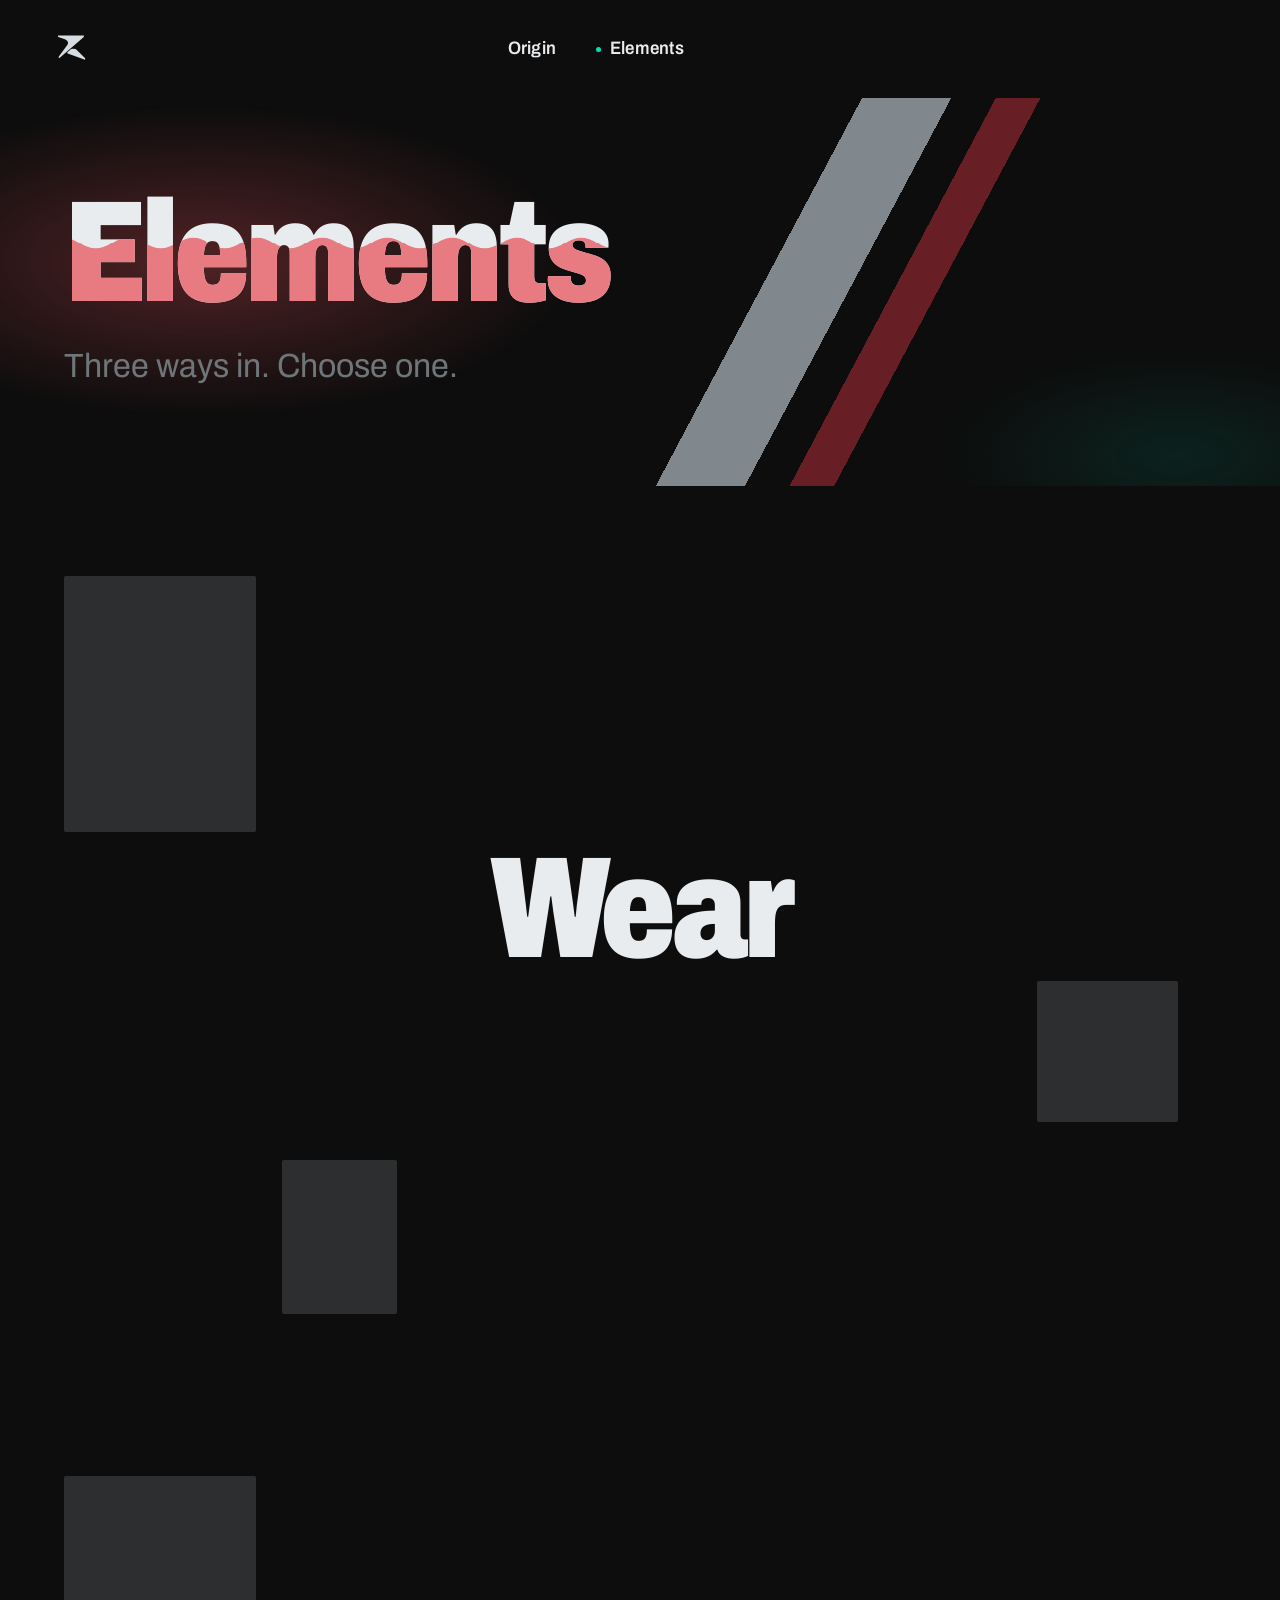
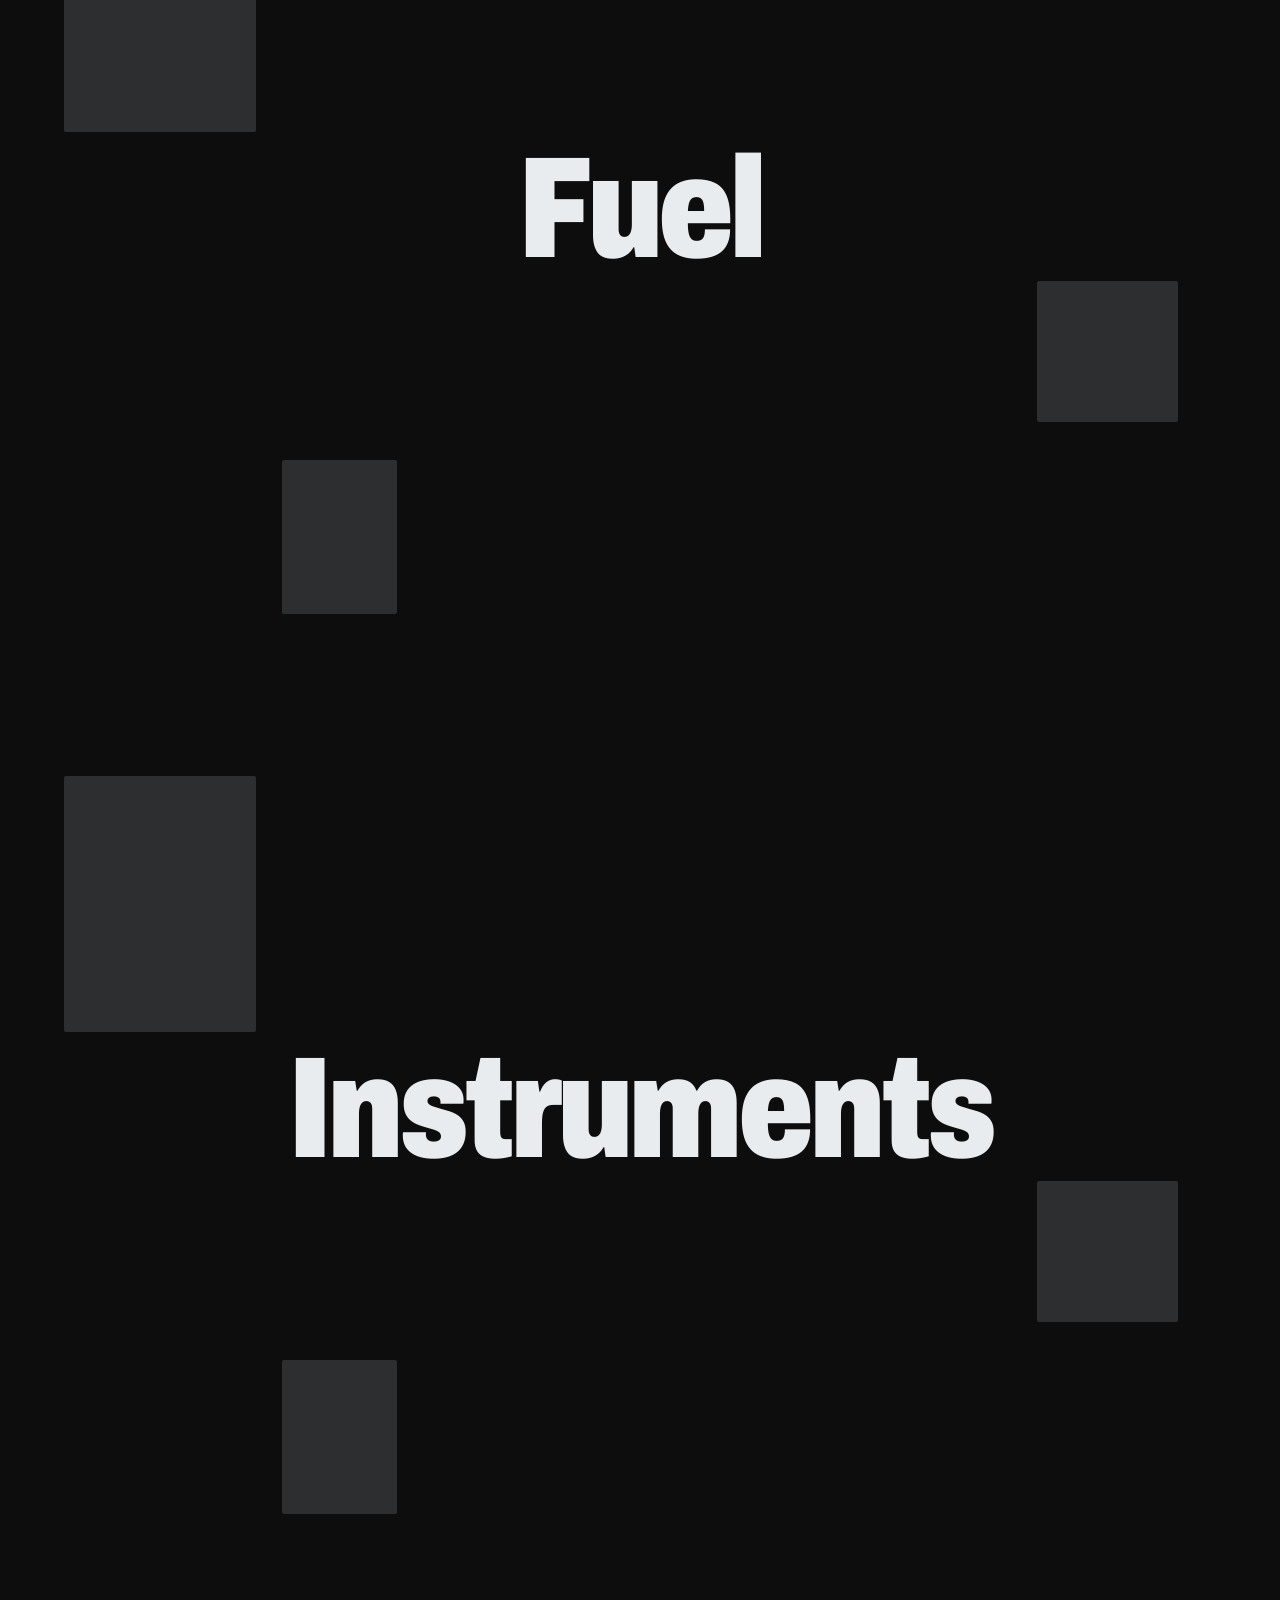
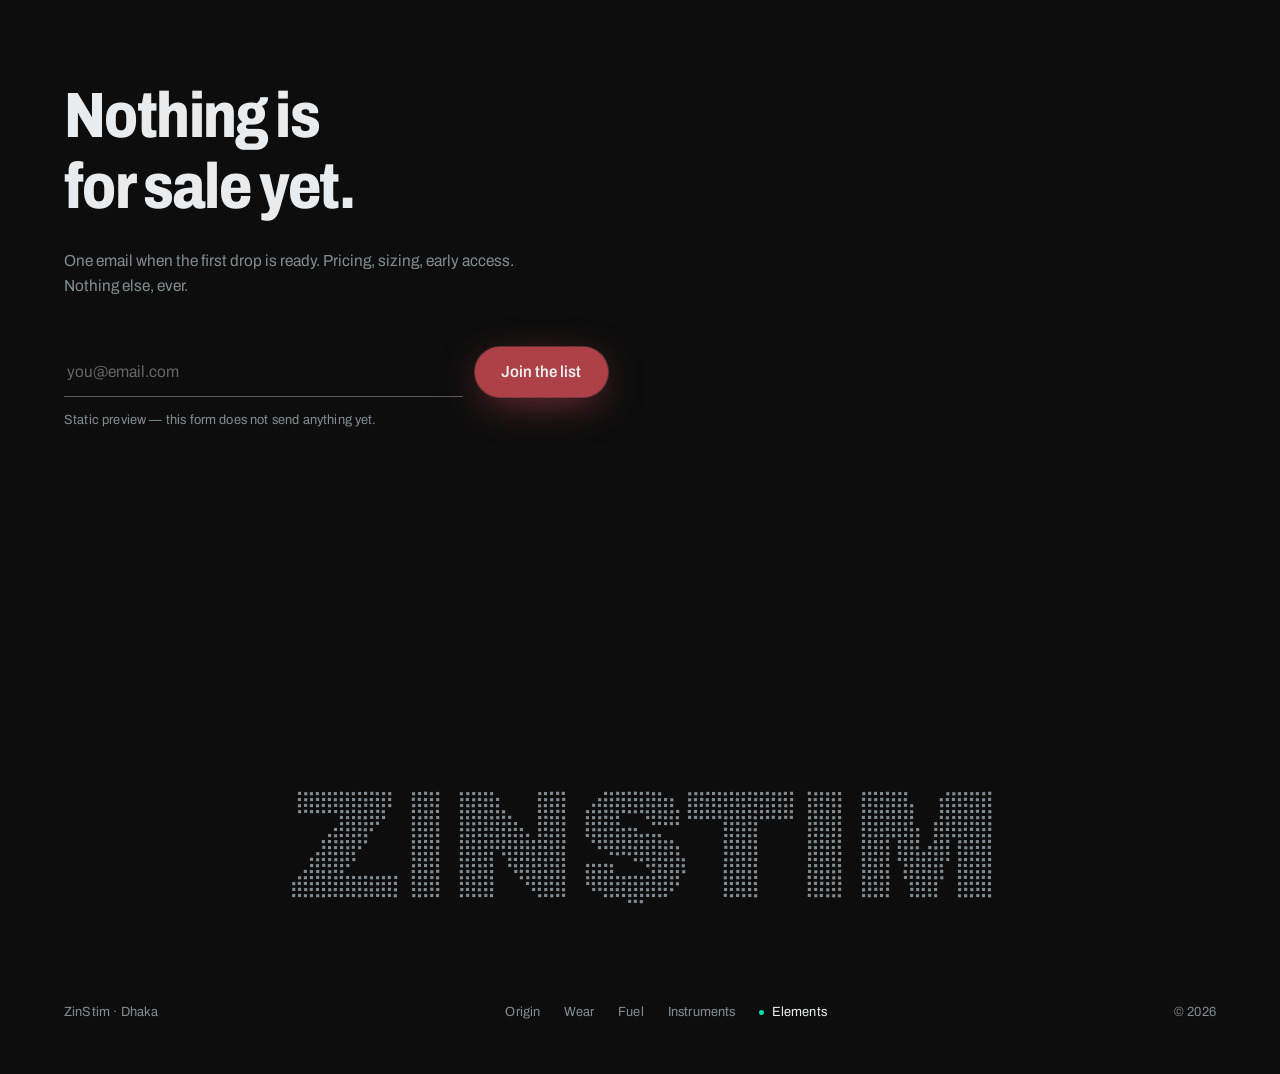
==== commit b0b27b8c: "Draft 3 Mobile update" ====
--- a/elements.html
+++ b/elements.html
@@ -13,6 +13,7 @@
 <link rel="preconnect" href="https://fonts.googleapis.com">
 <link rel="preconnect" href="https://fonts.gstatic.com" crossorigin>
 <link href="https://fonts.googleapis.com/css2?family=Archivo:ital,wdth,wght@0,62..125,100..900;1,62..125,100..900&family=Anek+Bangla:wdth,wght@75..125,100..800&display=swap" rel="stylesheet">
+<script>/* arriving from another page: cover it before the first paint (see transition in brand.css) */try{if(sessionStorage.getItem('zs-arrive')){sessionStorage.removeItem('zs-arrive');document.documentElement.classList.add('is-arriving')}}catch(e){}</script>
 <link rel="stylesheet" href="assets/css/brand.css">
 </head>
 <body class="night">
--- a/assets/css/brand.css
+++ b/assets/css/brand.css
@@ -276,12 +276,32 @@
       transparent 70%);
 }
 .has-cut .cut--bloom{background:var(--bloom)}
+/* The bloom leaves with its headline (site.js writes --exit, 0 in view
+   to 1 gone). It drifts down against the scroll, so it moves up the
+   screen slower than the words, and dims as it goes: light going out,
+   not a sticker pushed off the page. The hero clips it, or the drift
+   would carry the glow down into the flat black of the next section,
+   which is the one place it must never be. clip, not hidden: it clips
+   without making the hero a scroll container. */
+.has-cut{overflow:hidden;overflow:clip}
+.has-cut .cut--bloom{
+  opacity:calc(1 - var(--exit, 0) * .9);
+  transform:translateY(calc(var(--exit, 0) * 38%));
+  will-change:transform,opacity;
+}
 .has-cut .shell,.has-cut .shell--full,.above{position:relative;z-index:1}
 
 /* a phone is too narrow for two bands and a text column: one band,
-   pushed further out, so nothing sits behind the copy */
+   pushed further out, so nothing sits behind the copy.
+   NOT the bloom div. It is also a .cut, and this rule comes after the
+   bloom's with the same specificity, so for as long as it matched both
+   the bloom div painted a second copy of the stripes instead of its
+   glow — the red and green had never shown on a phone at all. The two
+   copies sat exactly on top of each other, so nobody could see it
+   until the bloom began to drift on the way out and the copy peeled
+   away as a ghost. */
 @media (max-width:860px){
-  .has-cut .cut{
+  .has-cut .cut:not(.cut--bloom){
     background:linear-gradient(118deg,
       transparent 0 66%,
       var(--lid-silver) 66% 73%,
@@ -336,8 +356,16 @@
   --ink:var(--zinc-wash);--dry:rgba(233,236,238,.55);--sw:var(--wave-pale);
 }
 
-/* the door cards become the raised surface */
-.night .doors__set[data-set="1"] .door-card{background:#161618}
+/* The door cards keep the MATERIAL each category was given on the
+   light page, lit for a dark one: Wear is cloth and steel, so the
+   jar lid's silver; Fuel is the substance, so Elixir, the colour the
+   viewer's block and the pour's surface are; Instruments keeps its
+   blue. They had been dropped to #161618, the "raised surface" —
+   1.08:1 on Obsidian, which on a phone meant a category could be
+   chosen and bring in four cards nobody could see. Now 5.3:1, 3.0:1
+   and 3.4:1: three colour events, each one plainly there. */
+.night .doors__set[data-set="0"] .door-card{background:var(--lid-silver)}
+.night .doors__set[data-set="1"] .door-card{background:var(--elixir)}
 
 /* ── night corrections, second pass ───────────────────────────
    Audited in one go rather than found one screenshot at a time:
@@ -347,9 +375,7 @@
 /* grounds */
 .night .shout{background:transparent}
 .night .kit__item{background:transparent}
-.night .door-card,
-.night .plate,
-.night .doors__set[data-set="0"] .door-card{background:#161618}
+.night .plate{background:#161618}
 
 /* inks that were Obsidian on a white page */
 .night .fuel-tub .vessel{color:var(--zinc-silver)}
@@ -862,6 +888,50 @@
   .navsheet__link:active,.navsheet__link:focus-visible{color:var(--zinc-silver)}
   .navsheet__link.is-here{color:var(--flame-teal)}
   .navsheet__link:focus-visible{outline-color:var(--zinc-silver);outline-offset:3px}
+
+  /* "Elements" names the three below it; it is not a page to go to, so
+     it is set as a label, not a link */
+  .navsheet__group{
+    display:flex;align-items:flex-end;min-height:2.6rem;padding-bottom:.3rem;
+    font-family:"Space Mono",ui-monospace,monospace;
+    font-size:.68rem;letter-spacing:.16em;text-transform:uppercase;
+    color:var(--muted);
+    opacity:0;transform:translateY(110%);
+    transition:transform .22s var(--ease-move),opacity .14s ease;
+  }
+  .is-sheet-open .navsheet__group{
+    opacity:1;transform:none;
+    transition:transform var(--dur-slow) var(--ease-out) calc(.16s + var(--k,0) * .05s),
+               opacity .34s ease calc(.16s + var(--k,0) * .05s);
+  }
+}
+
+/* THE PHONE'S NAV ON NIGHT. The desktop pill was inverted for Night; the
+   phone's never was. Its words were Obsidian on the Obsidian masthead,
+   and so was its dot, so after choosing a page a reader saw a teal dot
+   and two thin bars — the name of the page they were on was there,
+   printed black on black. It now follows the rule for everything that
+   can be pressed on Night: the words are Zinc Wash, the dot is a Zinc
+   Wash disc with ink bars, and the sheet that grows out of the dot is
+   the same Zinc Wash, so the dot is seen to open into it instead of a
+   black panel appearing behind a white dot. Inside: ink words, the page
+   you are on in Elixir (Flame Teal on Zinc Wash is 1.4:1), the three
+   under their group in Graphite. */
+@media (max-width:860px){
+  .night .navtoggle{color:var(--zinc-wash)}
+  .night .navtoggle__dot{background:var(--zinc-wash)}
+  .night .navtoggle__dot i{background:var(--obsidian)}
+  .night .is-sheet-open .navtoggle{color:var(--obsidian)}
+  .night .is-sheet-open .navtoggle .is-here::before{background:var(--elixir)}
+  .night .is-sheet-open .navtoggle:focus-visible{outline-color:var(--obsidian)}
+  .night .navsheet{background:var(--zinc-wash);color:var(--obsidian);box-shadow:none}
+  .night .navsheet__link{color:var(--obsidian)}
+  .night .navsheet__item--sub .navsheet__link{color:var(--graphite)}
+  .night .navsheet__link:active,
+  .night .navsheet__link:focus-visible{color:var(--obsidian);outline-color:var(--obsidian)}
+  .night .navsheet__link.is-here{color:var(--elixir)}
+  .night .navsheet .is-here::before{background:var(--elixir)}
+  .night .navsheet__group{color:var(--graphite)}
 }
 
 
@@ -1963,8 +2033,11 @@
 
 .field__input:disabled{opacity:.5;cursor:not-allowed}
 
-.foot{padding:var(--space-lg) 0;display:flex;justify-content:space-between;
+.foot{padding-block:var(--space-lg);display:flex;justify-content:space-between;
   flex-wrap:wrap;gap:var(--space-md)}
+/* padding-BLOCK. It was `padding:X 0`, which came after the shell's
+   gutter and set the sides to nothing, so on every page the footer
+   ran from the very edge — and on a narrow phone, past it. */
 
 
 /* ═══ rollcall ═══════════════════════════════════════════════
@@ -2522,11 +2595,43 @@
 .doors__set[data-set="2"] .door-card:nth-child(3){left:16%;top:8%;--r:-2deg}
 .doors__set[data-set="2"] .door-card:nth-child(4){right:6%;top:12%;--r:4deg}
 
+/* PHONES. The field used to be switched off below 860 — "no room,
+   and nothing to gain" — so on a phone the doors were three words and
+   the cards never existed. There is room; it is just in different
+   places. Measured at 390: the section is 408px tall, under half the
+   screen, so whenever a word is on the middle line (which is what
+   chooses it on touch — site.js) the WHOLE section is in view and
+   every card in it is seen. "Wear" and "Fuel" are narrow and leave
+   ~120px either side; there are bands above and below the stack. The
+   cards go in that space, sized to the phone, rather than on the
+   desktop's wide margins, which at this width landed behind the words.
+   The words you are not on dim, so the one you are on is plain. */
 @media (max-width:860px){
   .doors{padding:var(--space-xl) 0}
-  .doors__field{display:none}          /* no room, and nothing to gain */
-  .doors:hover .door,
-  .doors[data-active] .door{opacity:1;filter:none}
+  .doors:hover .door{opacity:1;filter:none}
+  .doors[data-active] .door{opacity:.32;filter:none}
+  .doors[data-active] .door.is-active{opacity:1}
+
+  .door-card:nth-child(1){width:21vw;height:27vw}
+  .door-card:nth-child(2){width:16vw;height:20vw}
+  .door-card:nth-child(3){width:13vw;height:17vw}
+  .door-card:nth-child(4){width:18vw;height:12vw}
+
+  .doors__set .door-card{left:auto;right:auto;top:auto;bottom:auto}
+  .doors__set[data-set="0"] .door-card:nth-child(1){left:5%;top:20%}
+  .doors__set[data-set="0"] .door-card:nth-child(2){right:6%;top:8%}
+  .doors__set[data-set="0"] .door-card:nth-child(3){left:18%;bottom:4%}
+  .doors__set[data-set="0"] .door-card:nth-child(4){right:8%;bottom:12%}
+
+  .doors__set[data-set="1"] .door-card:nth-child(1){right:5%;top:22%}
+  .doors__set[data-set="1"] .door-card:nth-child(2){left:7%;top:6%}
+  .doors__set[data-set="1"] .door-card:nth-child(3){right:16%;bottom:5%}
+  .doors__set[data-set="1"] .door-card:nth-child(4){left:8%;bottom:11%}
+
+  .doors__set[data-set="2"] .door-card:nth-child(1){left:4%;top:18%}
+  .doors__set[data-set="2"] .door-card:nth-child(2){right:7%;top:26%}
+  .doors__set[data-set="2"] .door-card:nth-child(3){left:22%;top:3%}
+  .doors__set[data-set="2"] .door-card:nth-child(4){right:10%;bottom:6%}
 }
 
 /* movement removed, information kept: the cards still arrive and
@@ -2746,6 +2851,34 @@
 .lab-table td:nth-child(2),.lab-table td:nth-child(3){
   font-family:"Space Mono",ui-monospace,monospace;letter-spacing:-.02em}
 .lab-table td:last-child{color:var(--flame-teal)}
+
+/* ON A PHONE THE ROWS STACK. Four columns cannot get narrower than
+   359px, and at 360 the column they sit in is 328px, so the table
+   pushed the whole page 23px wider than the screen. Tightening the
+   padding to squeeze it in would be the wrong fix for a reader already
+   saying the phone felt cramped, so below 480 each row becomes two
+   lines — the test and its status, then the result and the
+   specification — and nothing competes for width. The header row is
+   hidden from sight, not from screen readers, and the markup carries
+   explicit table roles so the display change cannot strip them. */
+@media (max-width:480px){
+  .lab-table,.lab-table tbody{display:block}
+  .lab-table thead{
+    position:absolute;width:1px;height:1px;overflow:hidden;
+    clip-path:inset(50%);white-space:nowrap;
+  }
+  .lab-table tr{
+    display:grid;grid-template-columns:minmax(0,1fr) auto;
+    column-gap:var(--space-sm);row-gap:.3rem;
+    padding:var(--space-sm) 0;
+    border-bottom:1px solid rgba(214,221,226,.22);
+  }
+  .lab-table td{padding:0;border:0}
+  .lab-table td:nth-child(1){grid-column:1;grid-row:1}
+  .lab-table td:nth-child(4){grid-column:2;grid-row:1;justify-self:end}
+  .lab-table td:nth-child(2){grid-column:1;grid-row:2}
+  .lab-table td:nth-child(3){grid-column:2;grid-row:2;justify-self:end;text-align:right}
+}
 
 /* the product, as a vessel: a dose sits in the tub at rest, and
    pointing at it fills it — Fuel is the one category that IS the
@@ -3347,3 +3480,161 @@
   :is(.band--dark,.night) .btn:active{color:var(--obsidian);transition-delay:0s}
   :is(.band--dark,.night) .btn--secondary:active{color:var(--zinc-wash)}
 }
+
+
+/* ═══ phones ═════════════════════════════════════════════════
+   §touch above gives every hover a touch equivalent. This covers the
+   rest of what a phone needs: things a thumb can land on, type that
+   reads at arm's length, and gestures that are the phone's own.
+   Measured on every page at 390 as a touch device (hover:none,
+   pointer:coarse) before any of it was written.                   */
+
+@media (hover:none){
+  /* TARGETS. 44px on the axis a thumb comes down on. The footer links
+     measured 28px tall on all seven pages, Wear's piece tabs 35px. */
+  .foot__nav a{display:inline-flex;align-items:center;justify-content:center;min-height:44px;min-width:44px;padding-inline:.3rem}
+  .vtab{height:2.75rem}
+  .vtab__pill{height:2.75rem;width:2.75rem}
+
+  /* iOS zooms the whole page into any field set under 16px when it is
+     focused, and leaves the reader zoomed in after they have typed */
+  .signup input,.field__input{font-size:max(16px,1em)}
+
+  /* GESTURES. Both of these hand vertical drags to the page, so neither
+     can ever steal a scroll: sideways on the viewer flicks between
+     pieces (site.js), sideways across the wordmark scatters its dots
+     (dotmark.js). */
+  .viewer__stage{touch-action:pan-y}
+  .dotmark-canvas{touch-action:pan-y}
+
+  /* a tapped page title pours the rest of the way, then settles back
+     to half (site.js) */
+  .is-ready .liq-type.is-poured{--liq-level:1;transition:--liq-level .8s var(--ease-out)}
+  .liq-type.is-poured::after{animation:liq-drift-b 1.1s linear infinite}
+}
+
+/* COPY THAT NAMES A GESTURE names the one the device has. The kit's
+   line said "Hover one" to phones, which cannot. */
+.on-touch{display:none}
+@media (hover:none){
+  .on-point{display:none}
+  .on-touch{display:inline}
+}
+
+/* READING. The mono captions are the brand's register at .62rem, 9.9px,
+   and at a phone's reading distance that is under what reads. They get
+   an 11px floor on narrow screens and keep every other property. */
+@media (max-width:860px){
+  .vpanel__code,.vpanel__caption,.vtab__code,.vpanel__next-word,
+  .piece__code,.piece__spec,.piece__word,.kit__state,.element__cap,
+  .fuel-tub figcaption{font-size:max(11px,.62rem)}
+}
+
+/* ROOM. What read as squeezed on a real phone was the end of every page
+   and the top of the inner ones, so those are what change.
+
+   The footer stacks: the place, the pages on one line, the year, with
+   the air under it that a thumb resting at the bottom of the screen
+   needs. */
+@media (max-width:640px){
+  .foot{flex-direction:column;align-items:flex-start;gap:var(--space-sm);
+    padding-block:var(--space-lg) var(--space-xl)}
+  .foot__nav{margin-inline:-.3rem;gap:0 var(--space-xs)}
+}
+
+/* The sign-off gets a stretch of dark to itself above and below, and the
+   word is set on two lines (dotmark.js) so each half is as large as the
+   width allows. It had been a 70px strip wedged between the form and
+   the footer. */
+@media (max-width:600px){
+  .dotmark-canvas{margin-block:clamp(3.5rem,22vw,7rem) clamp(1.5rem,10vw,3.5rem)}
+}
+
+/* The inner pages' heroes are taller on a phone, so the headline and the
+   cut are not packed into the same 300px — the band sits below and to
+   the right of the words instead of up against them. The homepage hero
+   is a .hero and already 62vh. */
+@media (max-width:860px){
+  .band.has-cut{min-height:clamp(22rem,60svh,34rem)}
+}
+
+/* ═══ transition ═════════════════════════════════════════════
+   Going from page to page. The site is separate pages, so every
+   choice — a page in the nav, the mark — used to swap the whole
+   screen in a single frame, and the choice itself never registered.
+   Now the substance carries the reader across, UNDER THE NAV:
+
+     leaving   the elixir rises from the bottom over the page being
+               left, the pour's own wave on its crest (.38s). The nav
+               stays above it, so the choice is still on screen — the
+               phone's pill already shows the page that was tapped —
+               and the mark fills with its carbon fibre as it rises.
+     arriving  the next page opens already covered below the nav and
+               the liquid carries on up and out through the top (.62s),
+               so one movement spans the navigation. The mark drains.
+
+   The mark tapped on the page it points at does not reload: it fills
+   and the page glides back to the top.
+
+   site.js adds .is-leaving and leaves a note in sessionStorage; one
+   line in every page's head reads the note and adds .is-arriving
+   before the first paint, so a new page never flashes up uncovered.
+   z-index 39 is one under the masthead's 40: over every page, under
+   the nav. Without the script, or with reduced motion, pages simply
+   change. */
+html::after{
+  content:"";position:fixed;left:0;right:0;top:-24px;bottom:-24px;
+  z-index:39;pointer-events:none;visibility:hidden;
+  background:linear-gradient(180deg,var(--elixir) 0,var(--elixir-deep) 24%,var(--elixir-void) 100%);
+  /* A wave on BOTH edges: the crest that leads it up the page being
+     left, and the tail that trails it off the page being opened.
+     With only a crest, leaving read as liquid and arriving as a blind
+     going up — the edge the reader watches on arrival is the bottom
+     one. The solid middle stops one pixel into each wave. */
+  --tail:url("data:image/svg+xml,%3Csvg xmlns='http://www.w3.org/2000/svg' viewBox='0 0 100 14' preserveAspectRatio='none'%3E%3Cpath d='M0 7Q12.5 0 25 7T50 7T75 7T100 7V0H0Z'/%3E%3C/svg%3E");
+  -webkit-mask:var(--wave-ink) 0 0 / 120px 24px repeat-x,
+               linear-gradient(#000,#000) 0 23px / 100% calc(100% - 46px) no-repeat,
+               var(--tail) 0 100% / 120px 24px repeat-x;
+          mask:var(--wave-ink) 0 0 / 120px 24px repeat-x,
+               linear-gradient(#000,#000) 0 23px / 100% calc(100% - 46px) no-repeat,
+               var(--tail) 0 100% / 120px 24px repeat-x;
+  transform:translateY(100%);
+}
+html.is-leaving::after{
+  visibility:visible;
+  animation:zs-rise-in .38s cubic-bezier(.5,0,.75,0) forwards;
+}
+/* the brand's moving curve, not its arriving one: --ease-out does
+   80% of the travel in the first 150ms, and the new page popped out
+   from under the liquid instead of being uncovered. This holds a beat
+   on the new page beneath it, then sweeps. */
+html.is-arriving::after{
+  visibility:visible;
+  animation:zs-rise-out .72s var(--ease-move) .04s both;
+}
+/* the waves drift as they climb, so they read as a surface */
+@keyframes zs-rise-in{
+  from{transform:translateY(100%);
+       -webkit-mask-position:0 0,0 23px,0 100%;mask-position:0 0,0 23px,0 100%}
+  to{transform:translateY(0);
+     -webkit-mask-position:-60px 0,0 23px,40px 100%;mask-position:-60px 0,0 23px,40px 100%}
+}
+@keyframes zs-rise-out{
+  from{transform:translateY(0);
+       -webkit-mask-position:-60px 0,0 23px,40px 100%;mask-position:-60px 0,0 23px,40px 100%}
+  to{transform:translateY(-100%);
+     -webkit-mask-position:-150px 0,0 23px,130px 100%;mask-position:-150px 0,0 23px,130px 100%}
+}
+
+/* the mark is the vessel that carries you: full as the page goes, full
+   as the next one opens, draining once it has */
+html.is-leaving .home .mark,
+html.is-arriving .home .mark,
+html.is-home .home .mark{--vessel-level:1.12}
+html.is-leaving .home .vessel__liquid,
+html.is-home .home .vessel__liquid{animation-play-state:running}
+
+@media (prefers-reduced-motion:reduce){
+  html::after{display:none}
+}
+
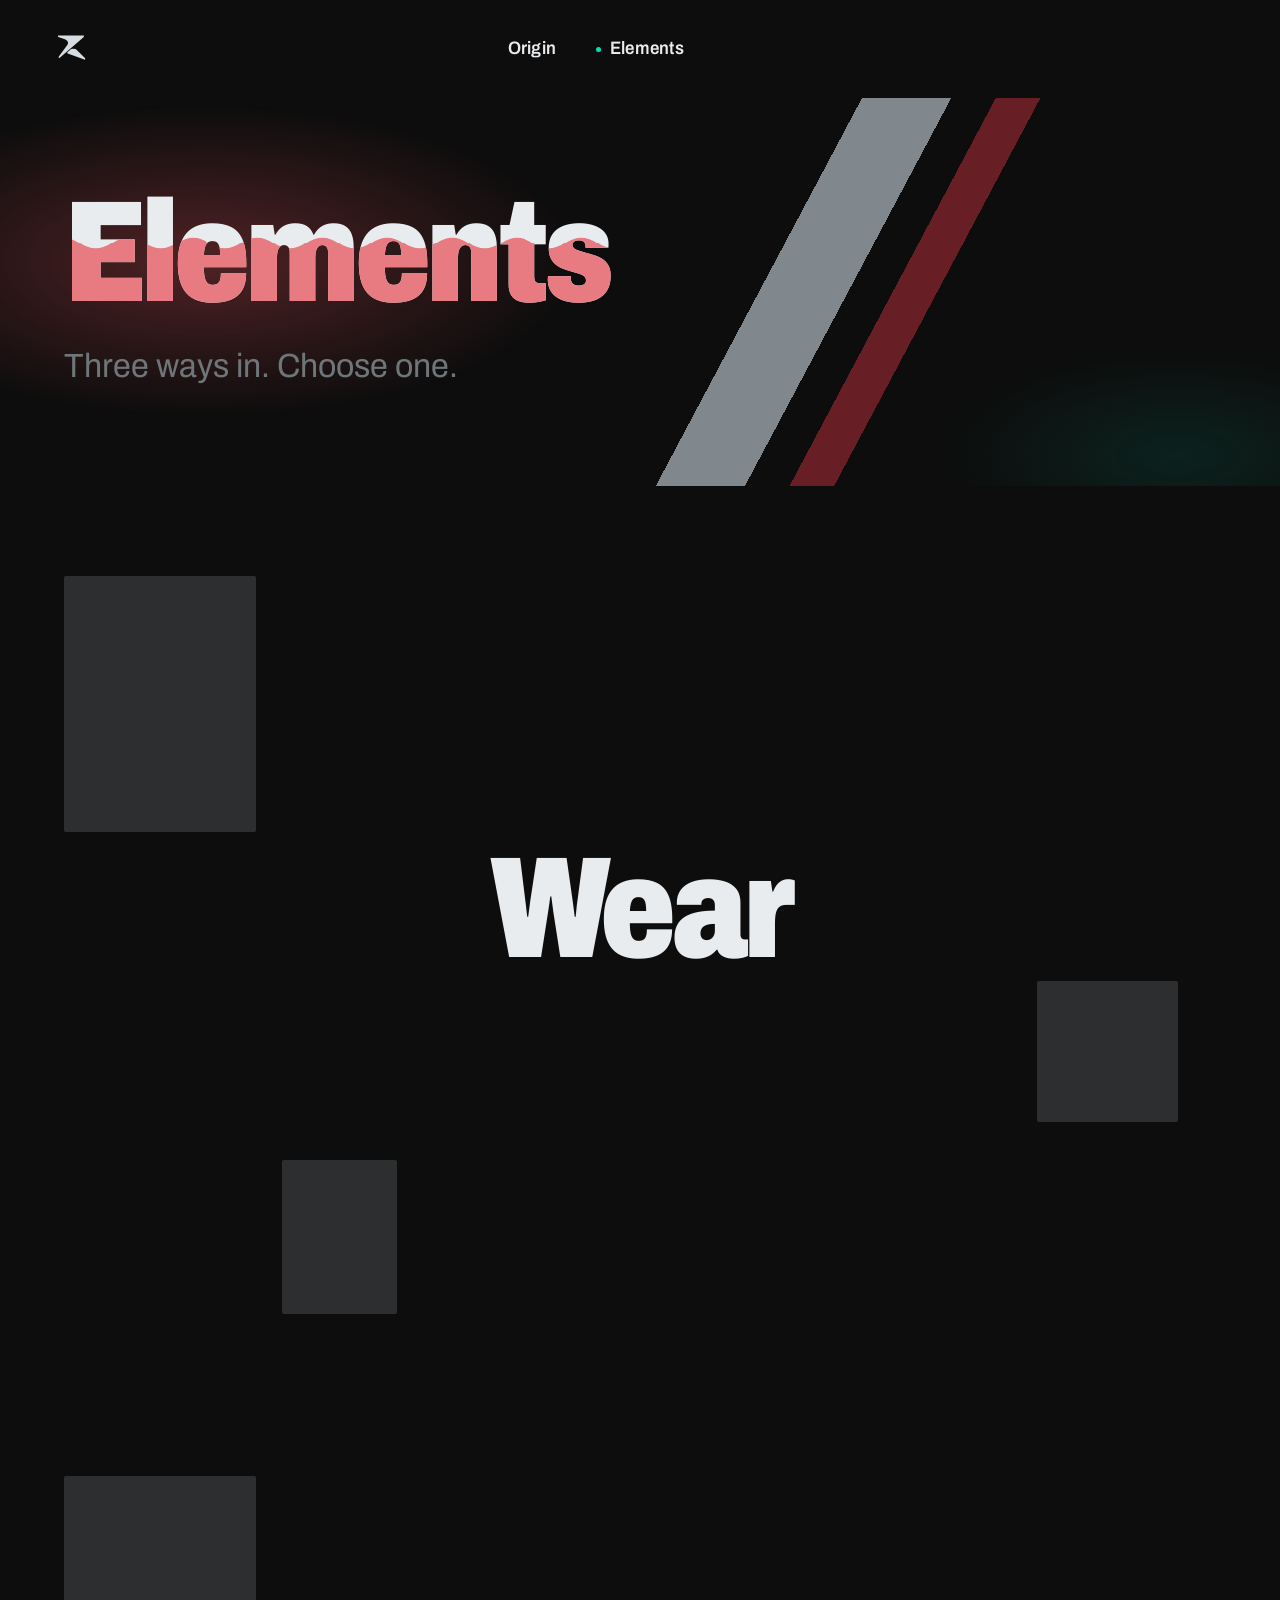
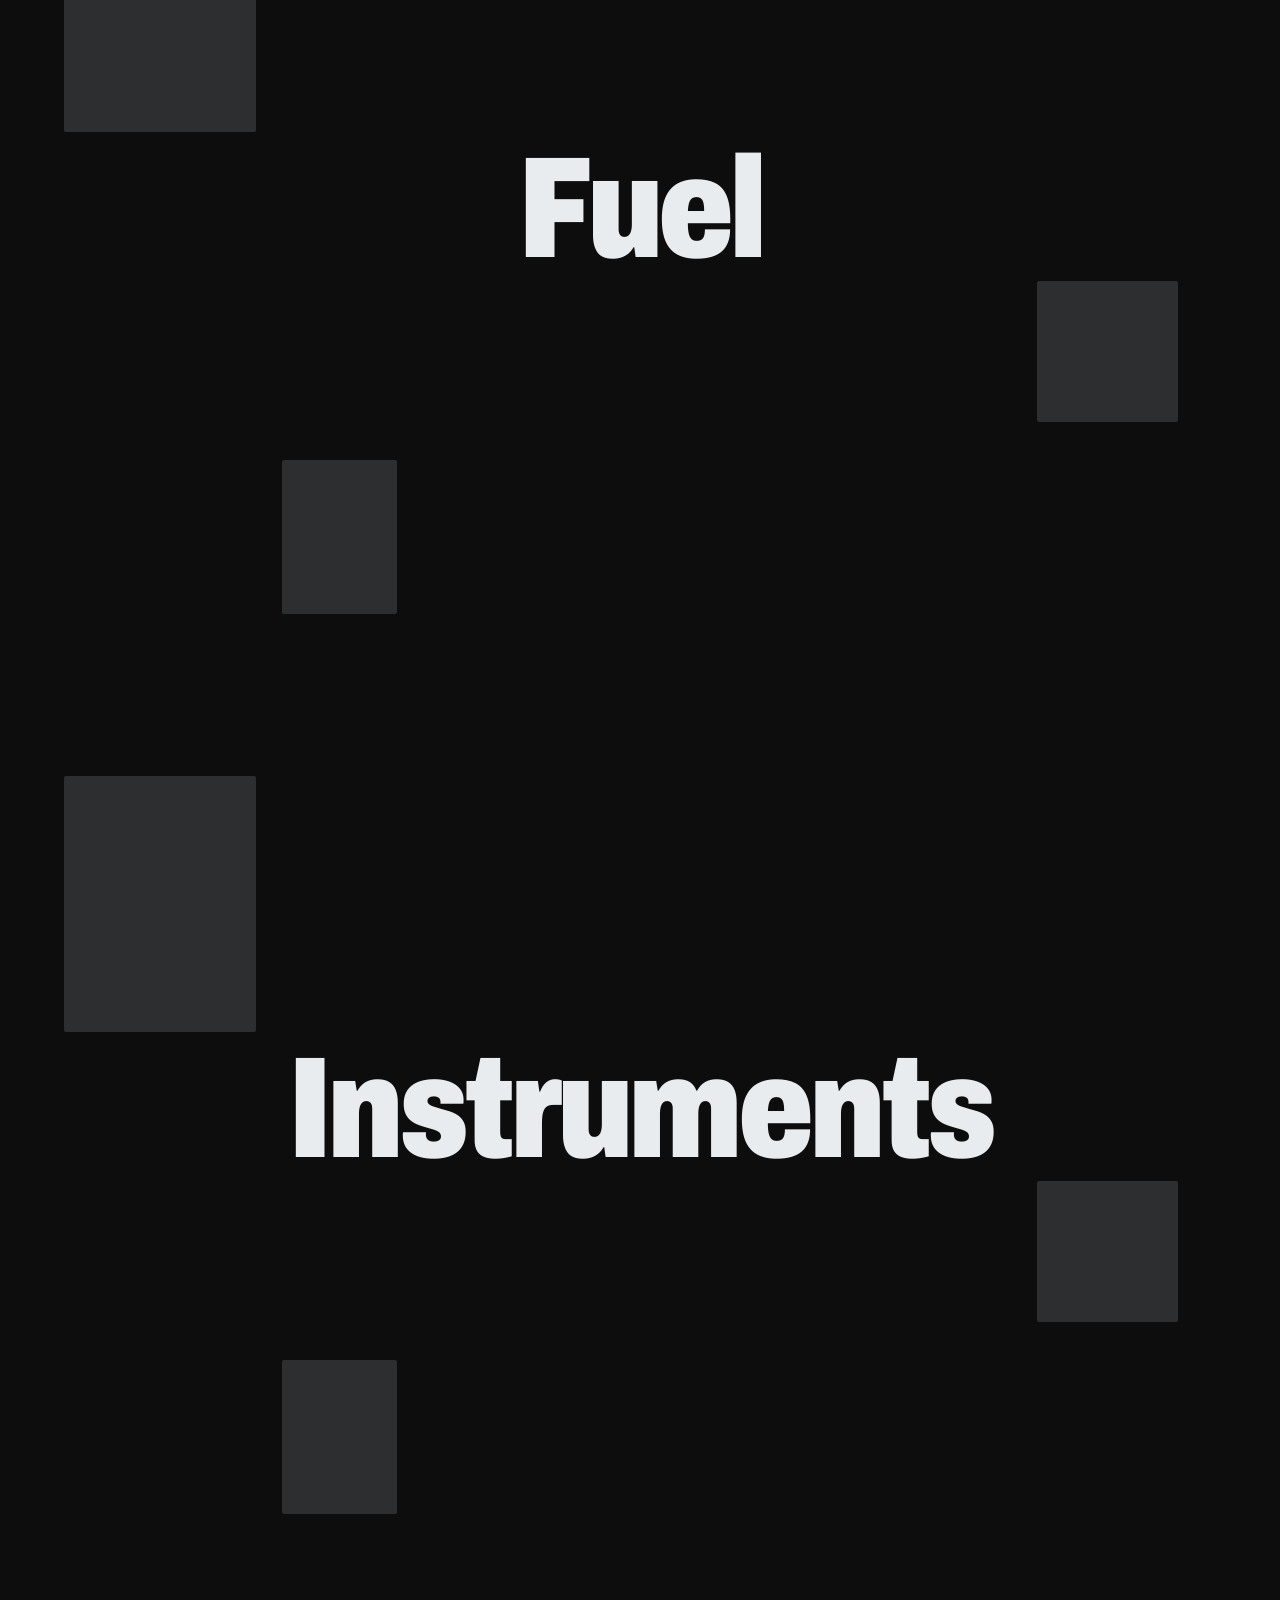
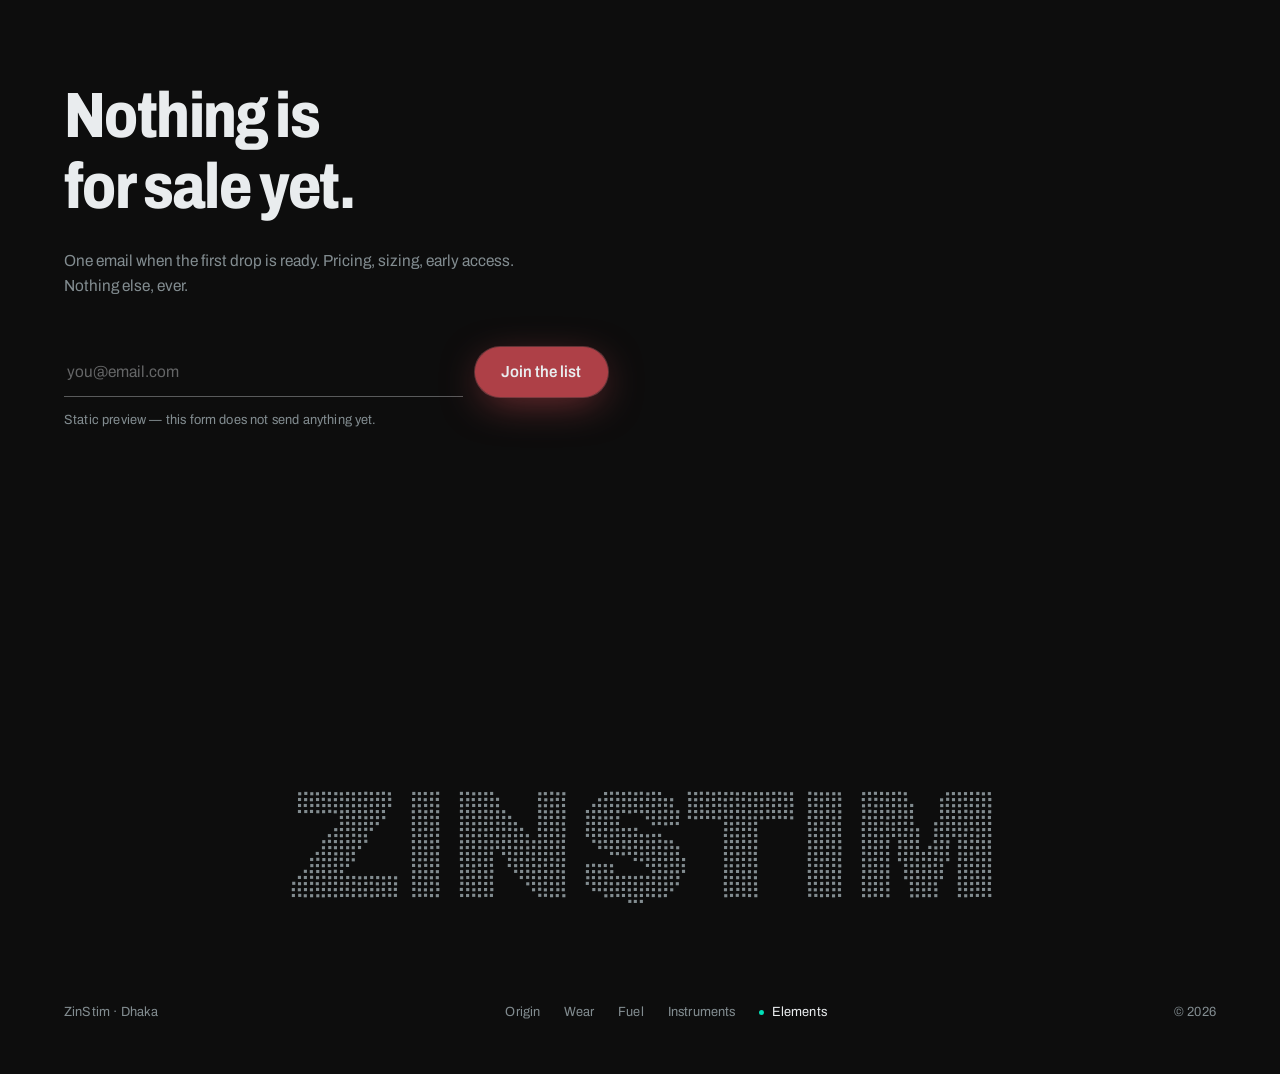
==== commit d44f8551: "Fixing the transition" ====
--- a/elements.html
+++ b/elements.html
@@ -13,7 +13,7 @@
 <link rel="preconnect" href="https://fonts.googleapis.com">
 <link rel="preconnect" href="https://fonts.gstatic.com" crossorigin>
 <link href="https://fonts.googleapis.com/css2?family=Archivo:ital,wdth,wght@0,62..125,100..900;1,62..125,100..900&family=Anek+Bangla:wdth,wght@75..125,100..800&display=swap" rel="stylesheet">
-<script>/* arriving from another page: cover it before the first paint (see transition in brand.css) */try{if(sessionStorage.getItem('zs-arrive')){sessionStorage.removeItem('zs-arrive');document.documentElement.classList.add('is-arriving')}}catch(e){}</script>
+<script>/* arriving from another page: before the first paint, resume the mark's pass at the point the clock says it has got to (see transition in brand.css) */try{var zs=+sessionStorage.getItem('zs-arrive')||0;if(zs){sessionStorage.removeItem('zs-arrive');window.zsStart=zs;var zd=Date.now()-zs;zd=zd<0?0:(zd>950?950:zd);document.documentElement.style.setProperty('--zs-resume',-zd+'ms');document.documentElement.classList.add('is-arriving')}}catch(e){}</script>
 <link rel="stylesheet" href="assets/css/brand.css">
 </head>
 <body class="night">
--- a/assets/css/brand.css
+++ b/assets/css/brand.css
@@ -179,6 +179,8 @@
   --dur-base: 0.32s;
   --dur-slow: 0.58s;
 
+  --zs-pass:      .95s;                          /* one page to the next */
+  --zs-pass-ease: cubic-bezier(.3,.12,.7,.88);   /* soft ends, steady middle */
   --ease-out:  cubic-bezier(.16, 1, .3, 1);      /* things arriving */
   --ease-move: cubic-bezier(.62, .03, .2, 1);    /* things moving   */
   --ease-spring: cubic-bezier(.34, 1.57, .64, 1);/* the face swap only —
@@ -198,10 +200,15 @@
   --lift-2: 0 18px 34px -12px rgba(13,13,13,.22);    /* off the page */
 }
 
-/* cross-document view transitions — the nav survives navigation
-   instead of re-mounting. Progressive enhancement: Firefox has not
-   shipped this, and simply gets a normal page load. */
-@view-transition { navigation: auto; }
+/* No @view-transition here on purpose. It was opted into so the nav
+   would survive navigation instead of re-mounting, but the mark does
+   that job now — it covers the screen at the swap, so there is nothing
+   left for a cross-fade to do — and the two of them ran at once:
+   Chrome aborted its own transition on every navigation (an uncaught
+   InvalidStateError in each new document) and, when it did not, held
+   the new document's first frames while the mark's exit was already
+   running on its own clock. One mechanism owns going from page to
+   page, and it is the one in §transition. */
 
 
 /* ═══ surfaces ═══════════════════════════════════════════════
@@ -654,7 +661,6 @@
   position:relative;
   display:flex;justify-content:center;
   height:var(--cap-h);
-  view-transition-name:primary-nav;   /* persists across pages */
 }
 
 /* Origin is anchored off the group's centre line so the capsule
@@ -2767,7 +2773,6 @@
     animation-duration:.01ms !important;
     animation-iteration-count:1 !important;
   }
-  @view-transition{navigation:none}
 }
 
 
@@ -3559,75 +3564,132 @@
 }
 
 /* ═══ transition ═════════════════════════════════════════════
-   Going from page to page. The site is separate pages, so every
-   choice — a page in the nav, the mark — used to swap the whole
-   screen in a single frame, and the choice itself never registered.
-   Now the substance carries the reader across, UNDER THE NAV:
-
-     leaving   the elixir rises from the bottom over the page being
-               left, the pour's own wave on its crest (.38s). The nav
-               stays above it, so the choice is still on screen — the
-               phone's pill already shows the page that was tapped —
-               and the mark fills with its carbon fibre as it rises.
-     arriving  the next page opens already covered below the nav and
-               the liquid carries on up and out through the top (.62s),
-               so one movement spans the navigation. The mark drains.
-
-   The mark tapped on the page it points at does not reload: it fills
-   and the page glides back to the top.
-
-   site.js adds .is-leaving and leaves a note in sessionStorage; one
-   line in every page's head reads the note and adds .is-arriving
-   before the first paint, so a new page never flashes up uncovered.
-   z-index 39 is one under the masthead's 40: over every page, under
-   the nav. Without the script, or with reduced motion, pages simply
-   change. */
-html::after{
-  content:"";position:fixed;left:0;right:0;top:-24px;bottom:-24px;
-  z-index:39;pointer-events:none;visibility:hidden;
-  background:linear-gradient(180deg,var(--elixir) 0,var(--elixir-deep) 24%,var(--elixir-void) 100%);
-  /* A wave on BOTH edges: the crest that leads it up the page being
-     left, and the tail that trails it off the page being opened.
-     With only a crest, leaving read as liquid and arriving as a blind
-     going up — the edge the reader watches on arrival is the bottom
-     one. The solid middle stops one pixel into each wave. */
-  --tail:url("data:image/svg+xml,%3Csvg xmlns='http://www.w3.org/2000/svg' viewBox='0 0 100 14' preserveAspectRatio='none'%3E%3Cpath d='M0 7Q12.5 0 25 7T50 7T75 7T100 7V0H0Z'/%3E%3C/svg%3E");
-  -webkit-mask:var(--wave-ink) 0 0 / 120px 24px repeat-x,
-               linear-gradient(#000,#000) 0 23px / 100% calc(100% - 46px) no-repeat,
-               var(--tail) 0 100% / 120px 24px repeat-x;
-          mask:var(--wave-ink) 0 0 / 120px 24px repeat-x,
-               linear-gradient(#000,#000) 0 23px / 100% calc(100% - 46px) no-repeat,
-               var(--tail) 0 100% / 120px 24px repeat-x;
-  transform:translateY(100%);
-}
-html.is-leaving::after{
+   Going from page to page, the MARK carries the reader across. The
+   site is separate pages, so every choice used to swap the screen in
+   one frame and never register.
+
+     one pass  the page fades and lifts away while the mark crosses the
+               screen from below the fold to off the top (.95s), FILLING
+               with its carbon fibre on the way up — the reveal the logo
+               does under a cursor, at the size of a gesture. The
+               navigation happens inside that pass, not between two
+               halves of it.
+
+   SIZE: most of the screen's height on a desktop and all but a margin
+   of a phone's width — as big as it goes while still being a whole
+   mark with air around it. Past this it has to start bleeding off the
+   edges, and cropped it stops reading as the mark. It filled
+   the screen for a while — Kash asked for full bleed and then for much
+   smaller, and he is right the second time: at that size the crop ate
+   the shape and the thing you were watching was a texture, not a mark.
+
+   ONE PASS: it does not stop in the middle any more. It used to rise,
+   hold at the centre while the browser fetched the next document, and
+   then start a second animation over there. Now a single animation
+   carries it from below the fold to off the top, and the arriving page
+   starts THAT SAME animation with a negative delay of exactly how long
+   the trip has taken so far — wall clock, handed over in sessionStorage
+   and read before the first paint. The mark picks up where it would
+   have been if nothing had happened. Nothing restarts, so nothing
+   waits. What hides the swap is not the mark any more but the page
+   itself: it is at opacity 0 by .34s, and every page has the same
+   ground under it.
+
+   Its art is the 2200px logo cut to its own edges: 1361px, every pixel
+   the source has, 109KB of WebP where that same cut as a PNG is a
+   megabyte. The 128px one the masthead uses would be a fifteenfold
+   blow-up at this size. Art and
+   outline are each stretched to the same box: their aspects differ by
+   half a percent, which is a six-pixel sliver of bare silhouette
+   along one edge if they are merely centred, and half a percent of
+   stretch nobody can see if they are not.
+
+   It was a curtain of elixir before. The mark is better: colour on
+   this site is the substance, and spending a screen of it on every
+   navigation is the one thing the budget cannot afford — and the mark
+   is the shape the brand owns, so the move says the name. Nothing
+   here is a new colour: the silhouette is the metal the masthead's
+   mark is cut from, and what fills it is the carbon fibre art itself.
+
+   Built on two pseudo-elements of body, so no page carries any markup
+   for it: ::before is the silhouette, ::after the carbon fibre clipped
+   to the level it has filled to, both masked to the mark's outline
+   (inlined here so the transition never waits on a file). They sit at
+   z-index 39, one under the masthead's 40, so the mark passes behind
+   the nav and the nav stays put. Every animation is `forwards` or
+   `both`: if a page's script never runs, they still finish and the
+   page is left visible. Reduced motion: pages simply change. */
+body::before,body::after{
+  content:"";position:fixed;z-index:39;pointer-events:none;
+  left:50%;top:50%;translate:-50% -50%;
+  width:min(96vw,56rem,calc(78vh * 128 / 114));aspect-ratio:128 / 114;
+  -webkit-mask:url("data:image/svg+xml,%3Csvg xmlns='http://www.w3.org/2000/svg' viewBox='0 0 128 114'%3E%3Cpath d='M3.6,106.0 L5.5,106.9 L8.4,105.0 L120.1,7.8 L121.9,5.2 L122.0,1.4 L121.1,0.0 L1.2,0.0 L0.0,1.1 L0.0,5.5 L1.2,6.9 L32.5,18.0 L38.4,20.9 L43.9,26.4 L45.9,30.0 L47.1,34.6 L46.8,38.5 L43.8,44.4 L3.1,100.5Z M44.1,79.2 L44.1,83.6 L45.6,84.9 L123.9,113.1 L124.5,113.9 L126.5,113.9 L127.9,111.8 L127.9,107.6 L88.4,67.9 L84.9,65.2 L80.1,63.1 L71.1,62.0 L62.8,64.0 L57.8,67.1Z'/%3E%3C/svg%3E") 0 0 / 100% 100% no-repeat;
+          mask:url("data:image/svg+xml,%3Csvg xmlns='http://www.w3.org/2000/svg' viewBox='0 0 128 114'%3E%3Cpath d='M3.6,106.0 L5.5,106.9 L8.4,105.0 L120.1,7.8 L121.9,5.2 L122.0,1.4 L121.1,0.0 L1.2,0.0 L0.0,1.1 L0.0,5.5 L1.2,6.9 L32.5,18.0 L38.4,20.9 L43.9,26.4 L45.9,30.0 L47.1,34.6 L46.8,38.5 L43.8,44.4 L3.1,100.5Z M44.1,79.2 L44.1,83.6 L45.6,84.9 L123.9,113.1 L124.5,113.9 L126.5,113.9 L127.9,111.8 L127.9,107.6 L88.4,67.9 L84.9,65.2 L80.1,63.1 L71.1,62.0 L62.8,64.0 L57.8,67.1Z'/%3E%3C/svg%3E") 0 0 / 100% 100% no-repeat;
+  visibility:hidden;
+}
+/* a layer of its own only while it is travelling, never at rest */
+html.is-leaving body::before,html.is-leaving body::after,
+html.is-arriving body::before,html.is-arriving body::after{will-change:transform}
+/* the silhouette: the metal the masthead's mark is cut from */
+body::before{background:var(--obsidian)}
+body.night::before{background:var(--zinc-silver)}
+/* and the carbon fibre, revealed from the bottom as it rises */
+body::after{
+  background:url(../img/zinstim-mark-lg.webp) 0 0 / 100% 100% no-repeat;
+  clip-path:inset(100% 0 0 0);
+}
+
+html.is-leaving body::before{
   visibility:visible;
-  animation:zs-rise-in .38s cubic-bezier(.5,0,.75,0) forwards;
-}
-/* the brand's moving curve, not its arriving one: --ease-out does
-   80% of the travel in the first 150ms, and the new page popped out
-   from under the liquid instead of being uncovered. This holds a beat
-   on the new page beneath it, then sweeps. */
-html.is-arriving::after{
+  animation:zs-mark-pass var(--zs-pass) var(--zs-pass-ease) forwards;
+}
+html.is-leaving body::after{
   visibility:visible;
-  animation:zs-rise-out .72s var(--ease-move) .04s both;
-}
-/* the waves drift as they climb, so they read as a surface */
-@keyframes zs-rise-in{
-  from{transform:translateY(100%);
-       -webkit-mask-position:0 0,0 23px,0 100%;mask-position:0 0,0 23px,0 100%}
-  to{transform:translateY(0);
-     -webkit-mask-position:-60px 0,0 23px,40px 100%;mask-position:-60px 0,0 23px,40px 100%}
-}
-@keyframes zs-rise-out{
-  from{transform:translateY(0);
-       -webkit-mask-position:-60px 0,0 23px,40px 100%;mask-position:-60px 0,0 23px,40px 100%}
-  to{transform:translateY(-100%);
-     -webkit-mask-position:-150px 0,0 23px,130px 100%;mask-position:-150px 0,0 23px,130px 100%}
-}
-
-/* the mark is the vessel that carries you: full as the page goes, full
-   as the next one opens, draining once it has */
+  animation:zs-mark-pass var(--zs-pass) var(--zs-pass-ease) forwards,
+            zs-mark-fill var(--zs-pass) var(--zs-pass-ease) forwards;
+}
+/* the same pass, resumed: --zs-resume is minus the milliseconds already
+   spent, written by the line in each page's head before it paints */
+html.is-arriving body::before{
+  visibility:visible;
+  animation:zs-mark-pass var(--zs-pass) var(--zs-pass-ease) var(--zs-resume,-.42s) both;
+}
+html.is-arriving body::after{
+  visibility:visible;
+  animation:zs-mark-pass var(--zs-pass) var(--zs-pass-ease) var(--zs-resume,-.42s) both,
+            zs-mark-fill var(--zs-pass) var(--zs-pass-ease) var(--zs-resume,-.42s) both;
+}
+/* Half the screen plus half of itself is exactly off the edge, at any
+   size — the % is of its own height — so this one pair of stops clears
+   the screen at both ends whatever the mark is sized to. The scale
+   drifts across the whole pass rather than resetting at the middle,
+   because the middle is no longer an event. */
+@keyframes zs-mark-pass{
+  from{transform:translateY(calc(50vh + 50%)) scale(.96)}
+  to{transform:translateY(calc(-50vh - 50%)) scale(1.06)}
+}
+/* The carbon is 85% of the way up the mark before the mark is a
+   quarter of the way up the screen — all of that happens below the
+   fold — and what reaches the screen is a band of bare metal riding
+   the mark's top edge, closing as it lands. Filled in step with the
+   rise instead, the fill line sat below the screen for 300ms and the
+   screen was a slab of flat metal until the last 80ms. */
+@keyframes zs-mark-fill{
+  from{clip-path:inset(100% 0 0 0)}
+  10%{clip-path:inset(9% 0 0 0);animation-timing-function:linear}
+  32%{clip-path:inset(0 0 0 0)}
+  to{clip-path:inset(0 0 0 0)}
+}
+
+/* the page itself. The footer sits inside main on every page, so this
+   is everything but the masthead — which stays, holding the choice. */
+html.is-leaving main{animation:zs-page-out .34s var(--ease-move) forwards}
+html.is-arriving main{animation:zs-page-in .50s var(--ease-out) .14s both}
+@keyframes zs-page-out{to{opacity:0;transform:translateY(-1.1rem)}}
+@keyframes zs-page-in{from{opacity:0;transform:translateY(1.1rem)}to{opacity:1;transform:none}}
+
+/* the masthead's own mark fills as the big one rises, and drains as
+   the new page comes up — the same gesture at both sizes */
 html.is-leaving .home .mark,
 html.is-arriving .home .mark,
 html.is-home .home .mark{--vessel-level:1.12}
@@ -3635,6 +3697,6 @@
 html.is-home .home .vessel__liquid{animation-play-state:running}
 
 @media (prefers-reduced-motion:reduce){
-  html::after{display:none}
-}
-
+  body::before,body::after{display:none}
+  html.is-leaving main,html.is-arriving main{animation:none}
+}
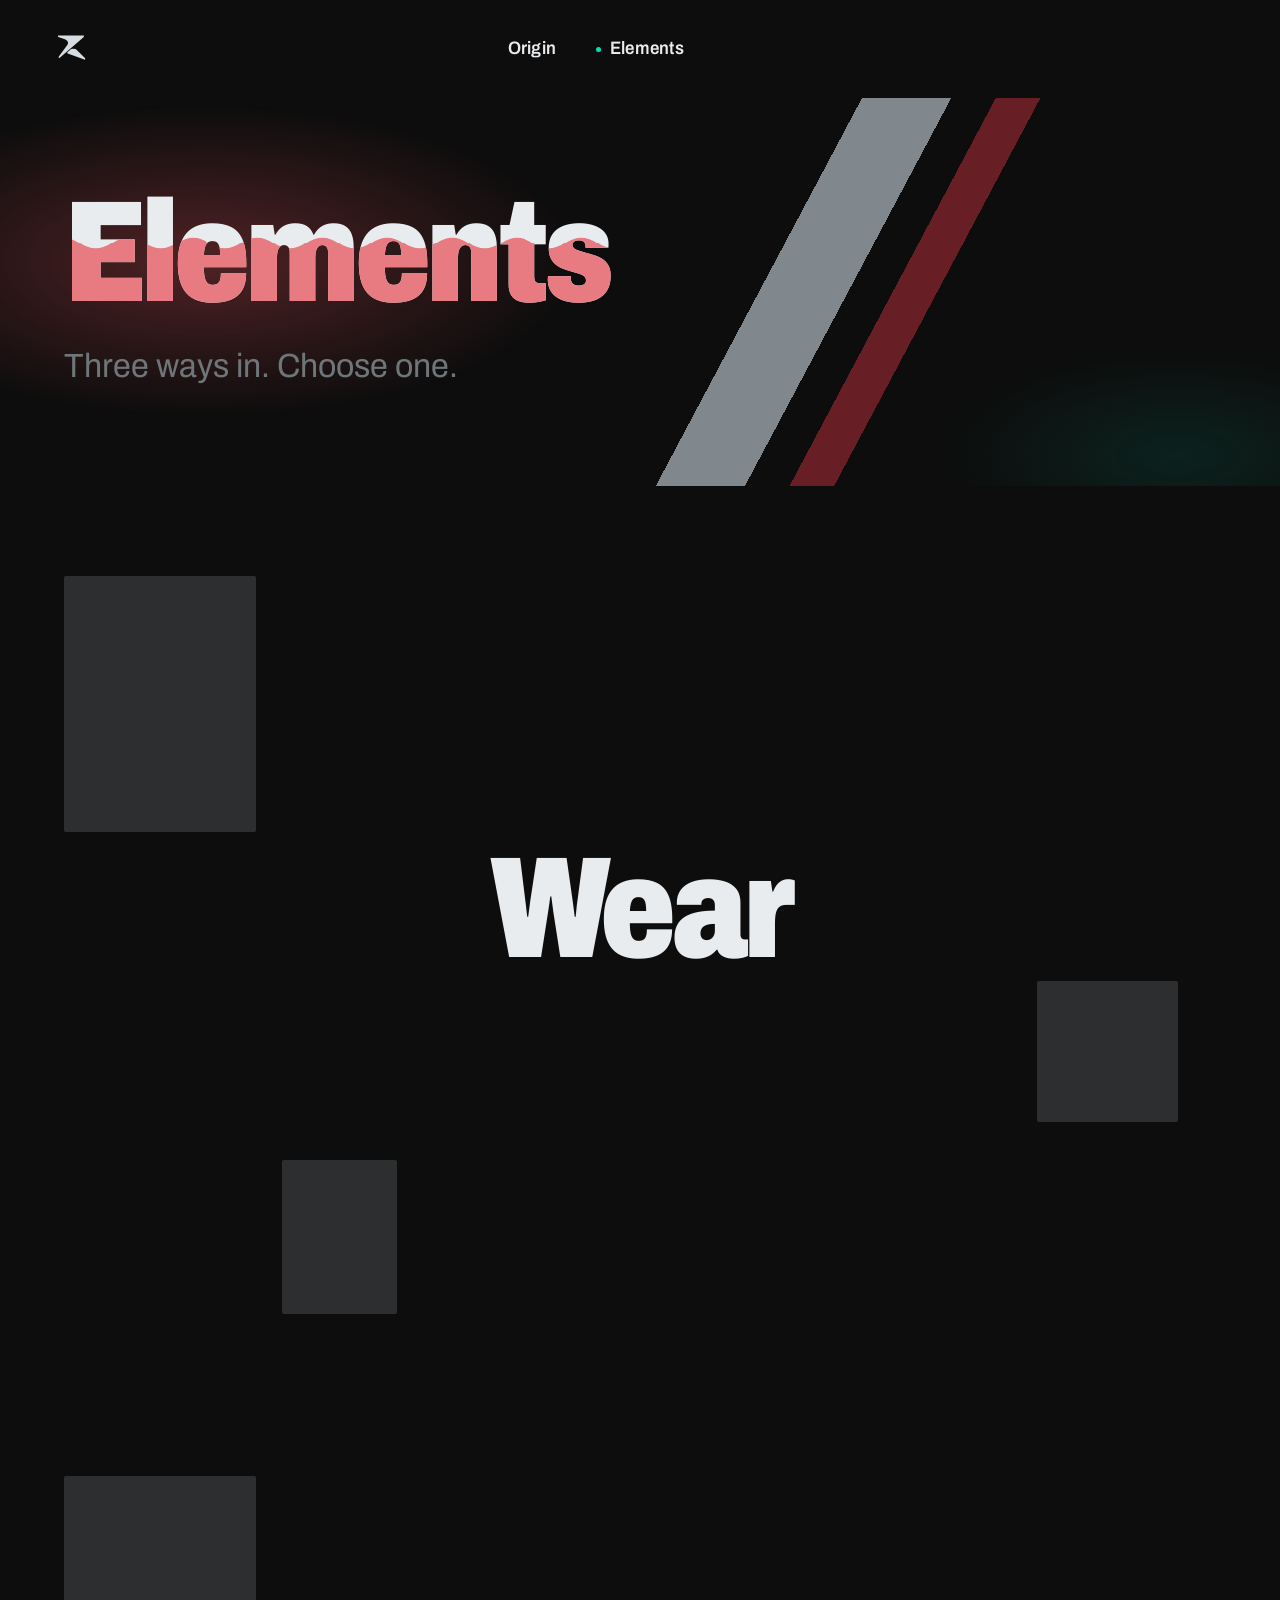
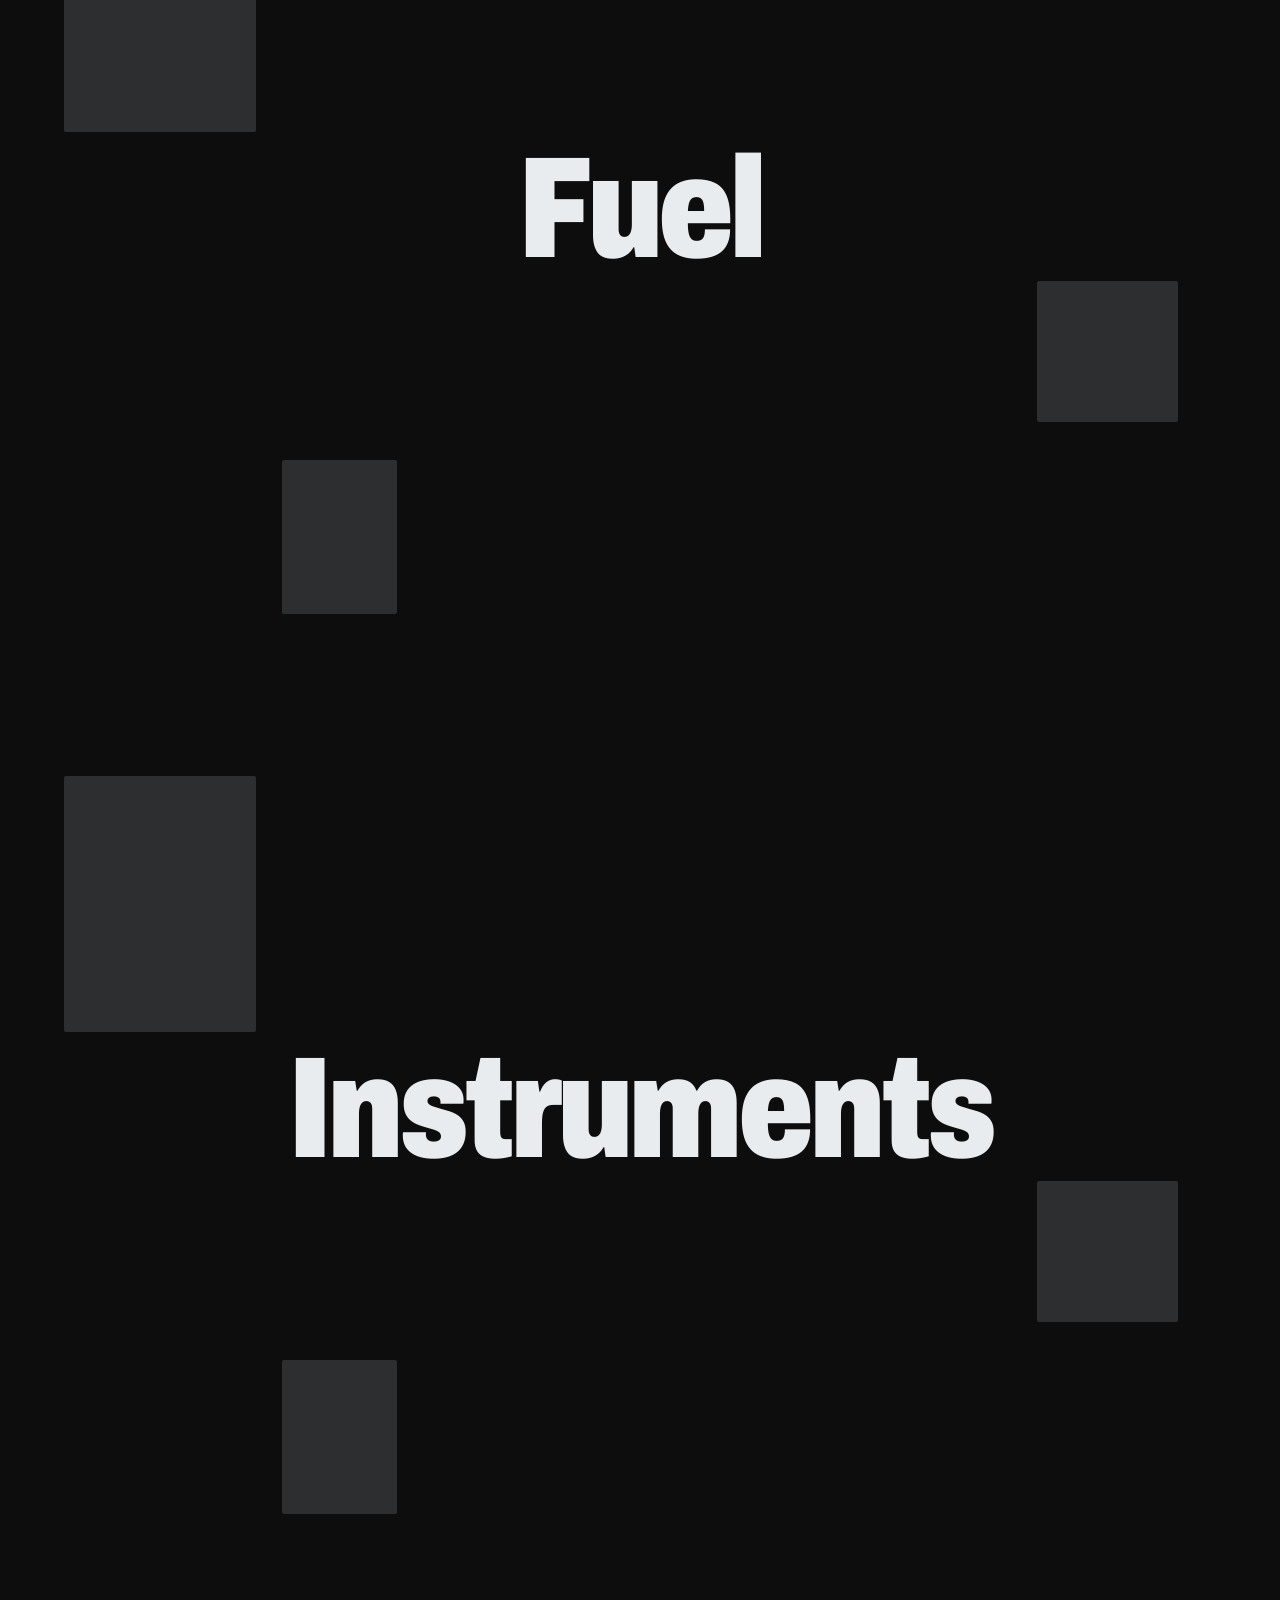
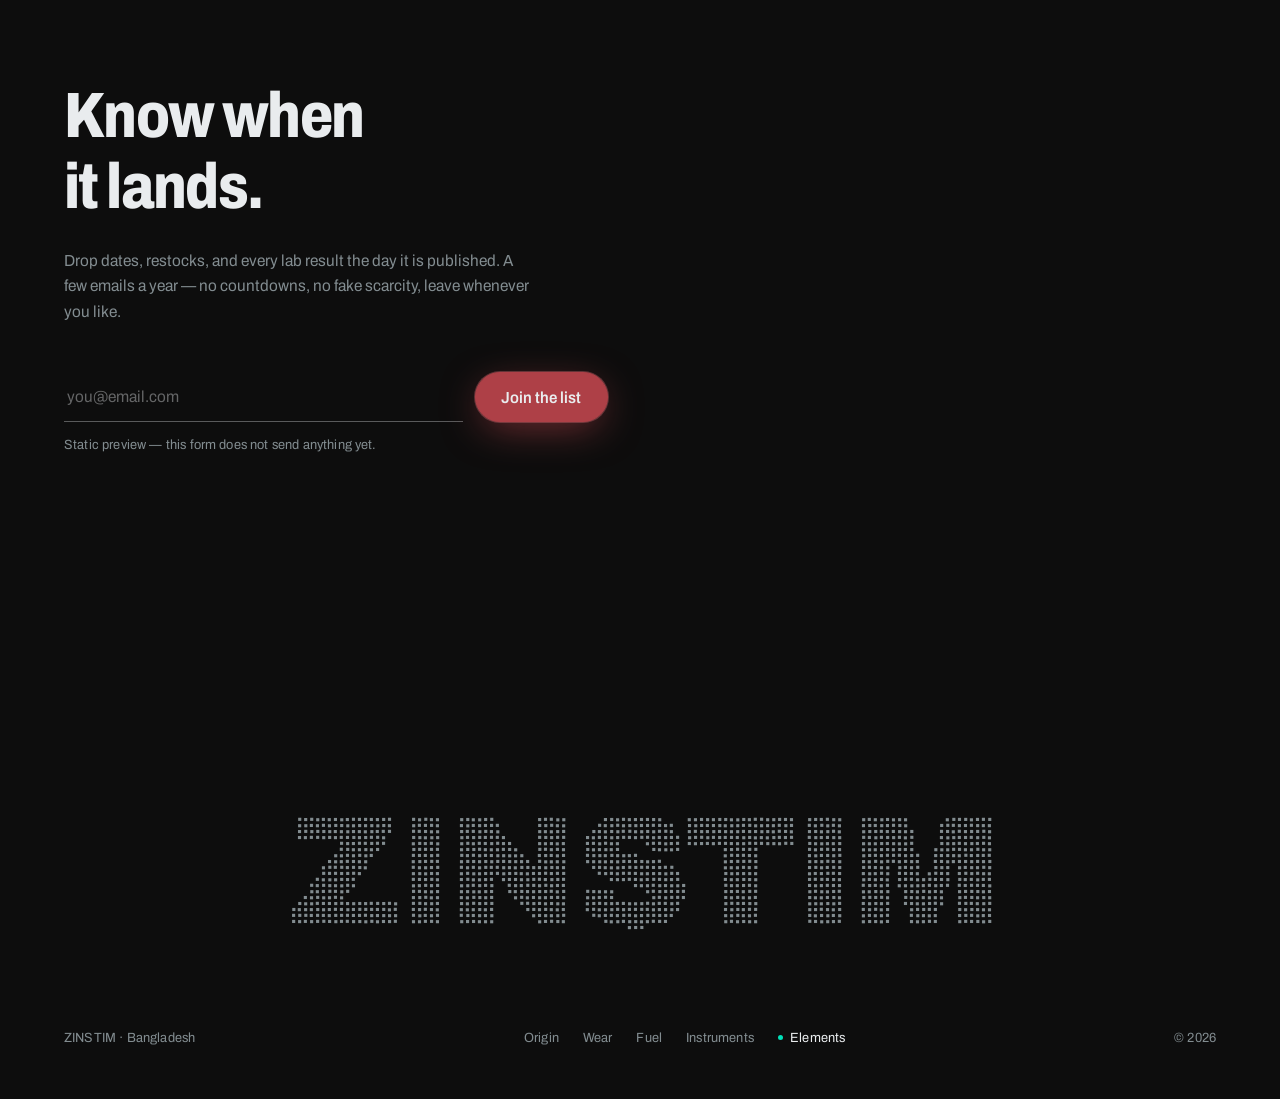
==== commit 90ac08ab: "dinal draft" ====
--- a/elements.html
+++ b/elements.html
@@ -107,12 +107,13 @@
   <section class="band band--dark join" id="waitlist">
     <div class="shell">
       <p class="t-head lines" data-reveal>
-        <span class="ln"><span>Nothing is</span></span>
-        <span class="ln"><span>for sale yet.</span></span>
+        <span class="ln"><span>Know when</span></span>
+        <span class="ln"><span>it lands.</span></span>
       </p>
       <p class="t-body join__lede">
-        One email when the first drop is ready. Pricing, sizing, early access.
-        Nothing else, ever.
+        Drop dates, restocks, and every lab result the day it is published.
+        A few emails a year &mdash; no countdowns, no fake scarcity, leave whenever
+        you like.
       </p>
       <div class="signup">
         <label class="join__label" for="email">Email address</label>
@@ -143,7 +144,7 @@
 
 
   <footer class="shell foot t-meta">
-    <span>ZinStim &middot; Dhaka</span>
+    <span>ZINSTIM &middot; Bangladesh</span>
     <nav class="foot__nav" aria-label="Footer">
       <a href="origin.html">Origin</a>
       <a href="wear.html">Wear</a>
--- a/assets/css/brand.css
+++ b/assets/css/brand.css
@@ -621,6 +621,23 @@
 }
 :is(.band--dark,.night) .marquee__track span:nth-child(even){color:var(--zinc-wash)}
 :is(.band--dark,.night) .marquee__track span{-webkit-text-stroke-color:var(--muted)}
+
+/* A line split into two words that trade places cannot be done by
+   parity — every odd span would be the same word. So the spans say
+   which they are, and these sit after the nth-child rules because they
+   match them for specificity exactly. */
+.marquee__track span.mq-fill{color:var(--obsidian);-webkit-text-stroke:0}
+.marquee__track span.mq-hollow{color:transparent;-webkit-text-stroke:1.5px var(--graphite)}
+:is(.band--dark,.night) .marquee__track span.mq-fill{color:var(--zinc-wash)}
+:is(.band--dark,.night) .marquee__track span.mq-hollow{
+  /* the colour too, not only the stroke: the nth-child rule above is
+     one specificity step higher than the plain class and was painting
+     every even span solid, so a hollow word in an even slot came out
+     filled AND outlined */
+  color:transparent;-webkit-text-stroke-color:var(--muted);
+}
+/* the gap inside a phrase is a word space, not the gap between phrases */
+.marquee__track span.mq-lead{padding-right:.22em}
 
 
 /* ═══ nav ════════════════════════════════════════════════════ */
@@ -1861,7 +1878,11 @@
 /* 78vh left 417px of measured dead space around 253px of content.
    Still generous, no longer a void. */
 .hero{min-height:62vh;display:flex;align-items:center}
-.hero__bn{font-size:var(--step-4);color:var(--graphite);margin-top:var(--space-md)}
+.hero__bn{font-size:var(--step-2);color:var(--graphite);margin-top:var(--space-sm);
+  font-variation-settings:"wdth" var(--wdth-bn),"wght" 500;opacity:.72}
+/* the line at home, under the line. A signature, not a second
+   headline: at display size it fought the English and ran into
+   the diagonal cut behind it. */
 
 /* the one page-load moment. nothing else on the site does this. */
 .settle{opacity:0;transform:translateY(.5em)}
@@ -2391,6 +2412,17 @@
      the claim is still down there the jar clears its top by 14px. At
      1.4rem the jar sat on the words. */
   transform:translateY(calc((1 - var(--c,1)) * 1.75rem));
+  /* The descender of the y in "you" was being cut off flat. At
+     line-height .82 the glyphs overflow their own line box, and the
+     gradient below paints THROUGH the text from the element's
+     background box — so anything hanging below that box gets no paint
+     at all and simply is not there. The padding gives the background
+     somewhere to reach; the negative margin hands the space straight
+     back, so the claim sits exactly where it sat and the jar still
+     clears its top. The waterline is unaffected: site.js measures the
+     same box the gradient resolves against, so the split still lands
+     on the surface. */
+  padding-bottom:.17em;margin-bottom:-.17em;
 }
 @supports ((background-clip:text) or (-webkit-background-clip:text)){
   .pour__claim{
@@ -2913,6 +2945,38 @@
    Links that were underlined inline styles are buttons now, so every
    action on the site uses the one liquid component.                */
 .teaser__action{margin-top:var(--space-lg)}
+
+/* The origin teaser: a hook and a picture, side by side. The plate is
+   cut on the same diagonal as the hero's, leaning the same way, so a
+   photograph dropped into it arrives already belonging to the page —
+   and it is a plate, not a frame, because the image bleeds to its own
+   edges. It stacks below 860px, where two columns would make both of
+   them too small to be worth having. */
+.teaser__grid{
+  display:grid;gap:var(--space-lg);align-items:center;
+  grid-template-columns:minmax(0,1.05fr) minmax(0,.95fr);
+}
+.teaser__copy .t-body{max-width:38ch}
+.teaser__lede{margin-top:var(--space-md);color:var(--muted)}
+.teaser__plate{
+  margin:0;aspect-ratio:5 / 4;
+  background:linear-gradient(160deg,
+    color-mix(in srgb,var(--surface) 88%,var(--zinc-wash)),
+    var(--surface));
+  clip-path:polygon(13% 0,100% 0,87% 100%,0 100%);
+  display:grid;place-items:center;overflow:hidden;
+}
+.teaser__plate img{width:100%;height:100%;object-fit:cover;display:block}
+/* the drawing, which has to live inside the middle 74% — the only band
+   of the plate the diagonal never cuts across */
+.teaser__plate--art{color:var(--zinc-silver)}
+.teaser__plate--art svg{width:68%;height:auto;display:block}
+.teaser__plate--art .ill__link{stroke:var(--flame-teal);opacity:.9}
+
+@media (max-width:860px){
+  .teaser__grid{grid-template-columns:1fr}
+  .teaser__plate{aspect-ratio:16 / 10}
+}
 .doors-open__lede{margin-top:var(--space-md);color:var(--graphite)}
 .doors-open__actions{display:flex;flex-wrap:wrap;gap:var(--space-sm);margin-top:var(--space-lg)}
 
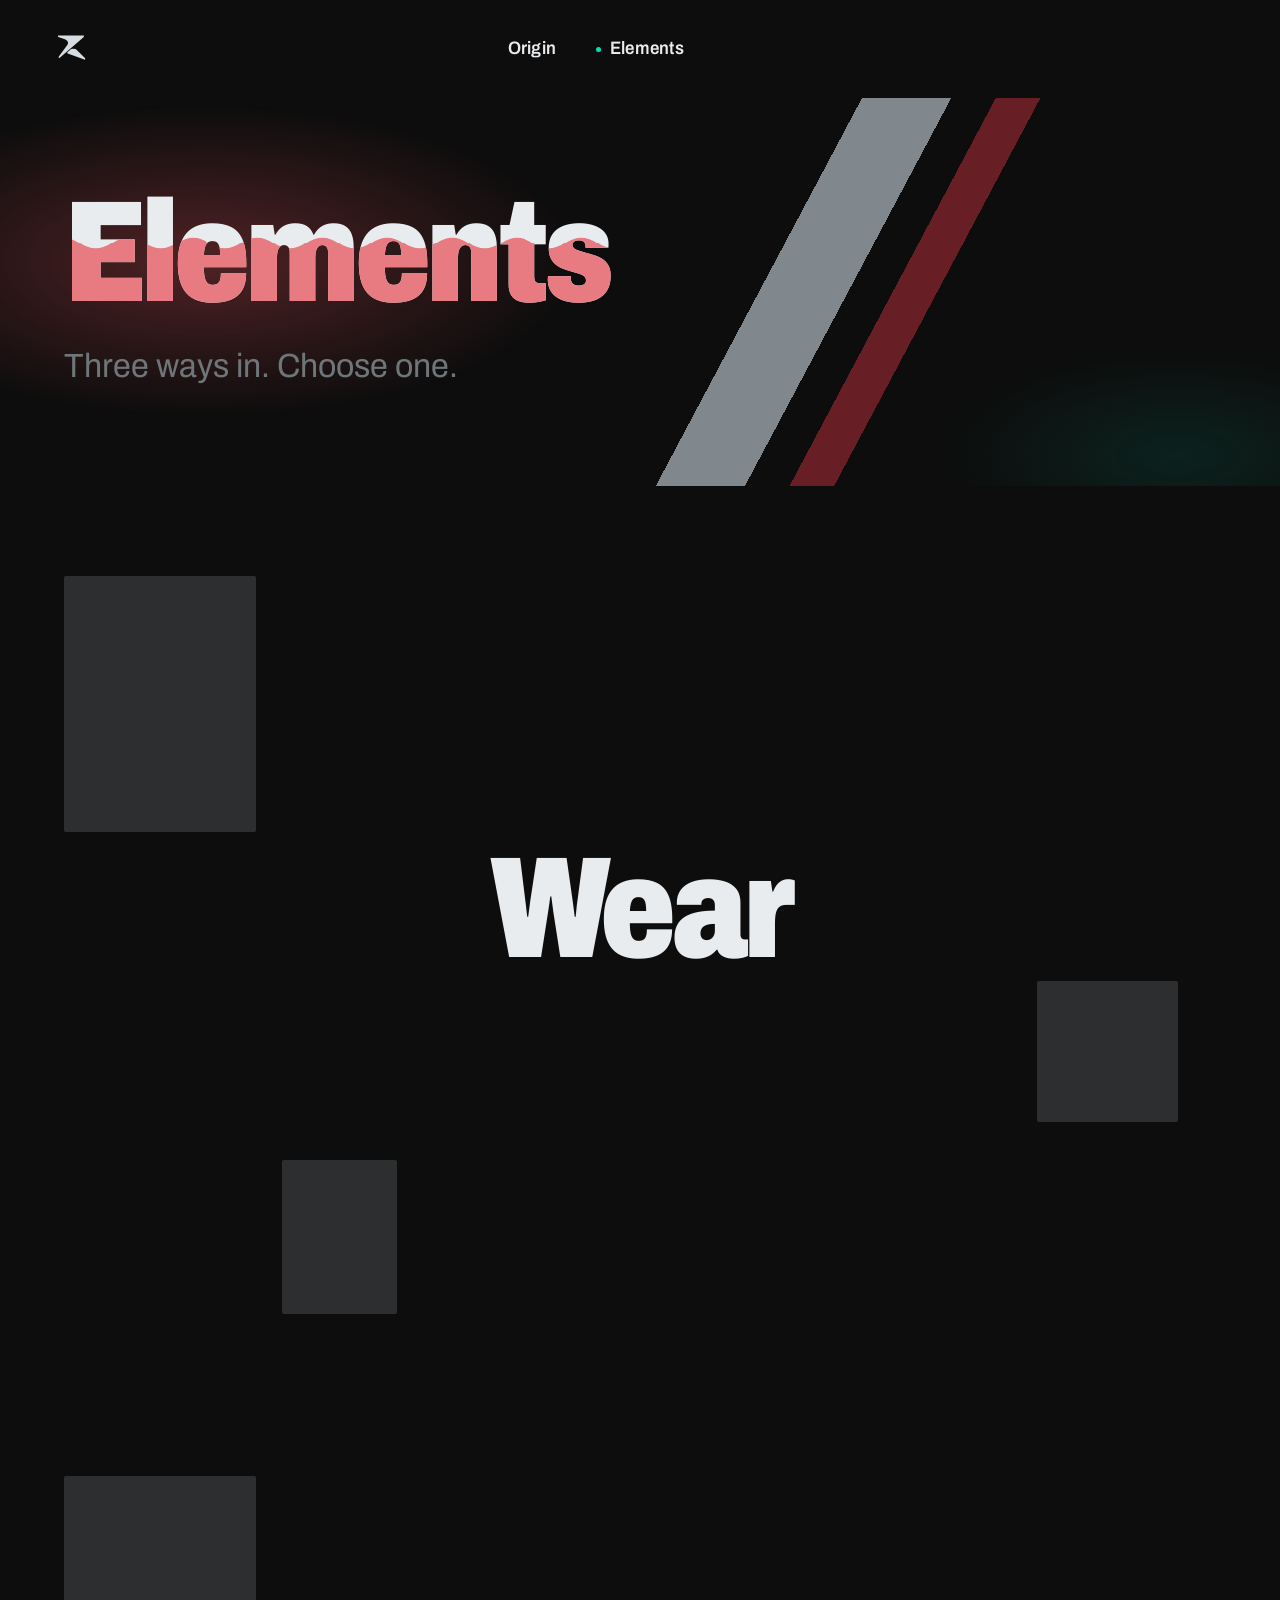
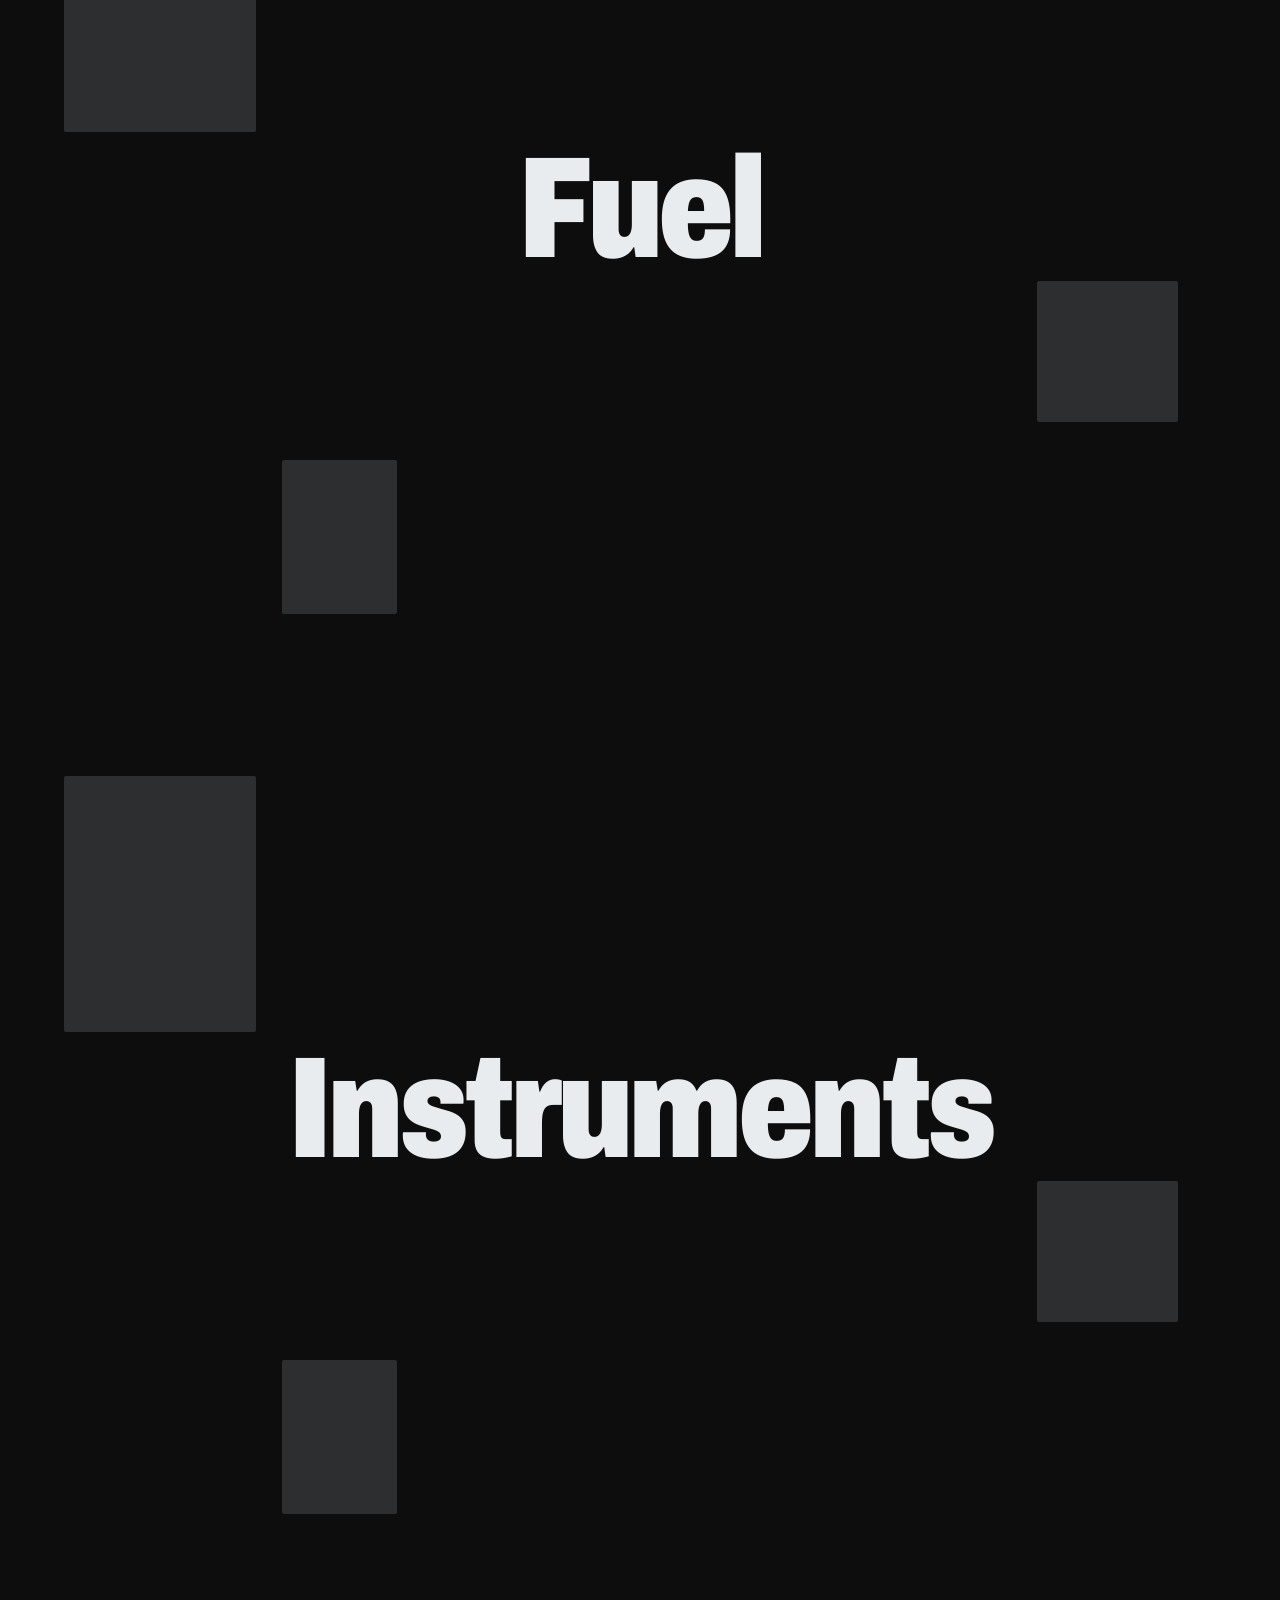
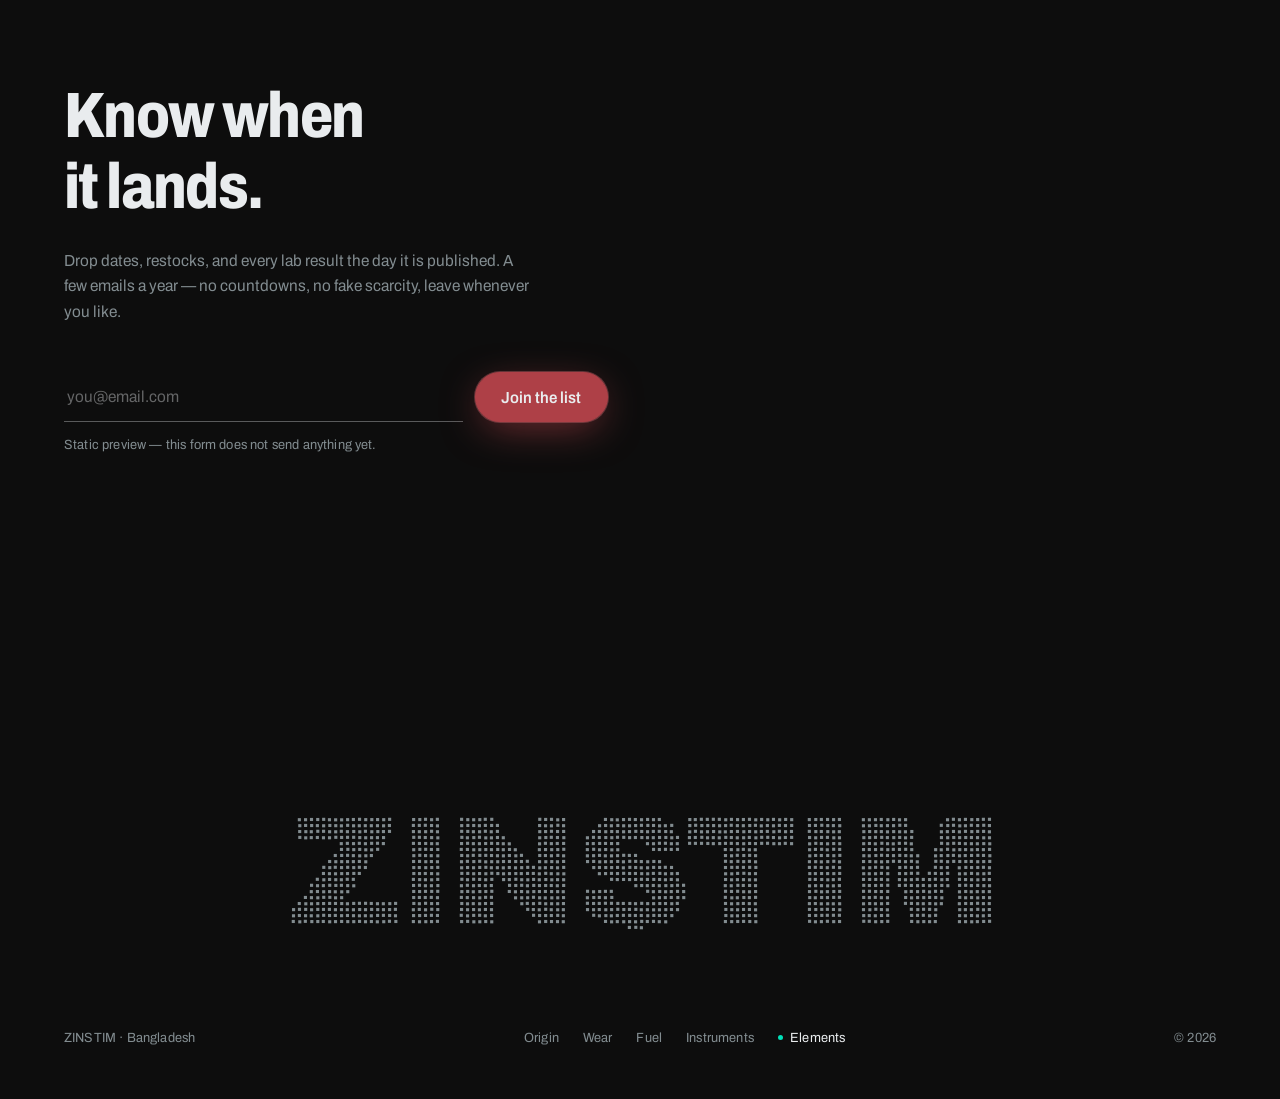
==== commit b02b76d6: "fixing the roller" ====
--- a/elements.html
+++ b/elements.html
@@ -132,9 +132,11 @@
  
   <!-- MARQUEE -->
   <section class="marquee" data-marquee aria-hidden="true">
-    <div class="marquee__track">
+    <div class="shell">
+      <div class="marquee__track">
       <span>Wear</span><span>Fuel</span><span>Instruments</span>
       <span>Wear</span><span>Fuel</span><span>Instruments</span>
+      </div>
     </div>
   </section>
   <div class="shell">
--- a/assets/css/brand.css
+++ b/assets/css/brand.css
@@ -607,11 +607,22 @@
   display:flex;gap:0;white-space:nowrap;
   will-change:transform;
 }
+/* The track sits in a shell. The band is full bleed and clips at the
+   window, but the TRACK starts on the same line every headline on the
+   page starts on — so the first thing you read as it rises into view
+   is a whole phrase, lined up with the column above it, and the slide
+   begins from there instead of from an edge nothing else touches. */
+.marquee .shell{overflow:visible}
+/* Caps: an outline is at its best on letters that all stand on the
+   same line and stop at the same height. Lower case put descenders
+   through the band, and a hollow y is mostly a loose stroke. Caps at
+   -.03em crowd, so the tracking opens to -.01em. */
 .marquee__track span{
   font-family:var(--face-display);
   font-variation-settings:"wdth" 70,"wght" 900;
   font-size:clamp(3rem,10vw,9rem);
-  line-height:1;letter-spacing:-.03em;
+  line-height:1;letter-spacing:-.01em;word-spacing:.04em;
+  text-transform:uppercase;
   padding-right:.35em;
   color:transparent;
   -webkit-text-stroke:1.5px var(--graphite);
@@ -622,22 +633,26 @@
 :is(.band--dark,.night) .marquee__track span:nth-child(even){color:var(--zinc-wash)}
 :is(.band--dark,.night) .marquee__track span{-webkit-text-stroke-color:var(--muted)}
 
-/* A line split into two words that trade places cannot be done by
-   parity — every odd span would be the same word. So the spans say
-   which they are, and these sit after the nth-child rules because they
-   match them for specificity exactly. */
+/* A two-part line — the first part solid, the second outline, then the
+   same again, every time. Never flipped: a flip puts two outlines side
+   by side at a join, and two words in the same treatment read as one
+   unit whatever sits between them. The spans say which they are rather
+   than relying on parity, and these match the nth-child rules above
+   for specificity exactly, so they sit after them to win. */
 .marquee__track span.mq-fill{color:var(--obsidian);-webkit-text-stroke:0}
 .marquee__track span.mq-hollow{color:transparent;-webkit-text-stroke:1.5px var(--graphite)}
 :is(.band--dark,.night) .marquee__track span.mq-fill{color:var(--zinc-wash)}
-:is(.band--dark,.night) .marquee__track span.mq-hollow{
-  /* the colour too, not only the stroke: the nth-child rule above is
-     one specificity step higher than the plain class and was painting
-     every even span solid, so a hollow word in an even slot came out
-     filled AND outlined */
-  color:transparent;-webkit-text-stroke-color:var(--muted);
-}
-/* the gap inside a phrase is a word space, not the gap between phrases */
-.marquee__track span.mq-lead{padding-right:.22em}
+:is(.band--dark,.night) .marquee__track span.mq-hollow{color:transparent;-webkit-text-stroke-color:var(--muted)}
+
+/* THE GAPS, built rather than tuned. Inside a phrase the space is a
+   real one: the first half ends in a no-break space, so the join
+   between BUILT INTO and YOUR EVERYDAY is exactly the space between
+   BUILT and INTO — there is nothing at the seam that is not already
+   in the words. Between phrases, a little under three of those, which
+   is enough to read as a new phrase and not so much that the band
+   falls apart into islands. */
+.marquee__track span.mq-lead{padding-right:0}
+.marquee__track span.mq-tail{padding-right:.62em}
 
 
 /* ═══ nav ════════════════════════════════════════════════════ */
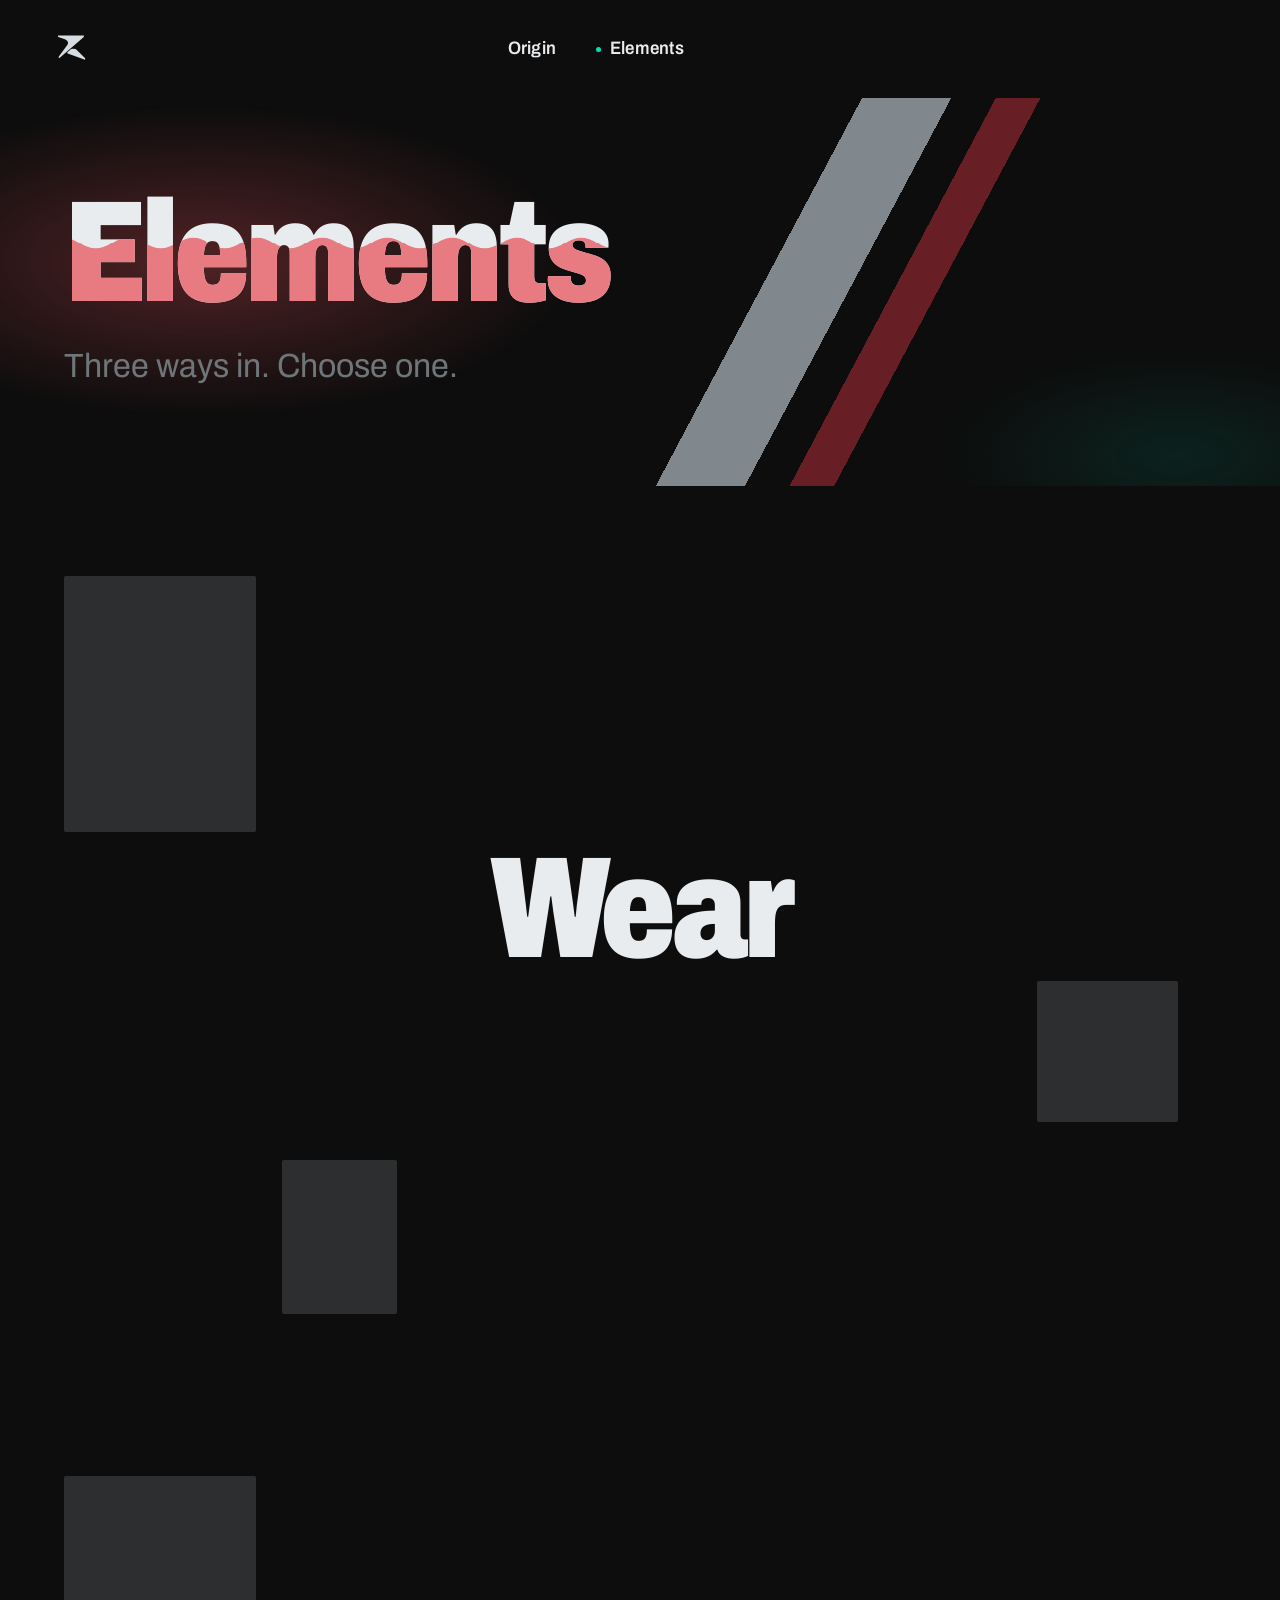
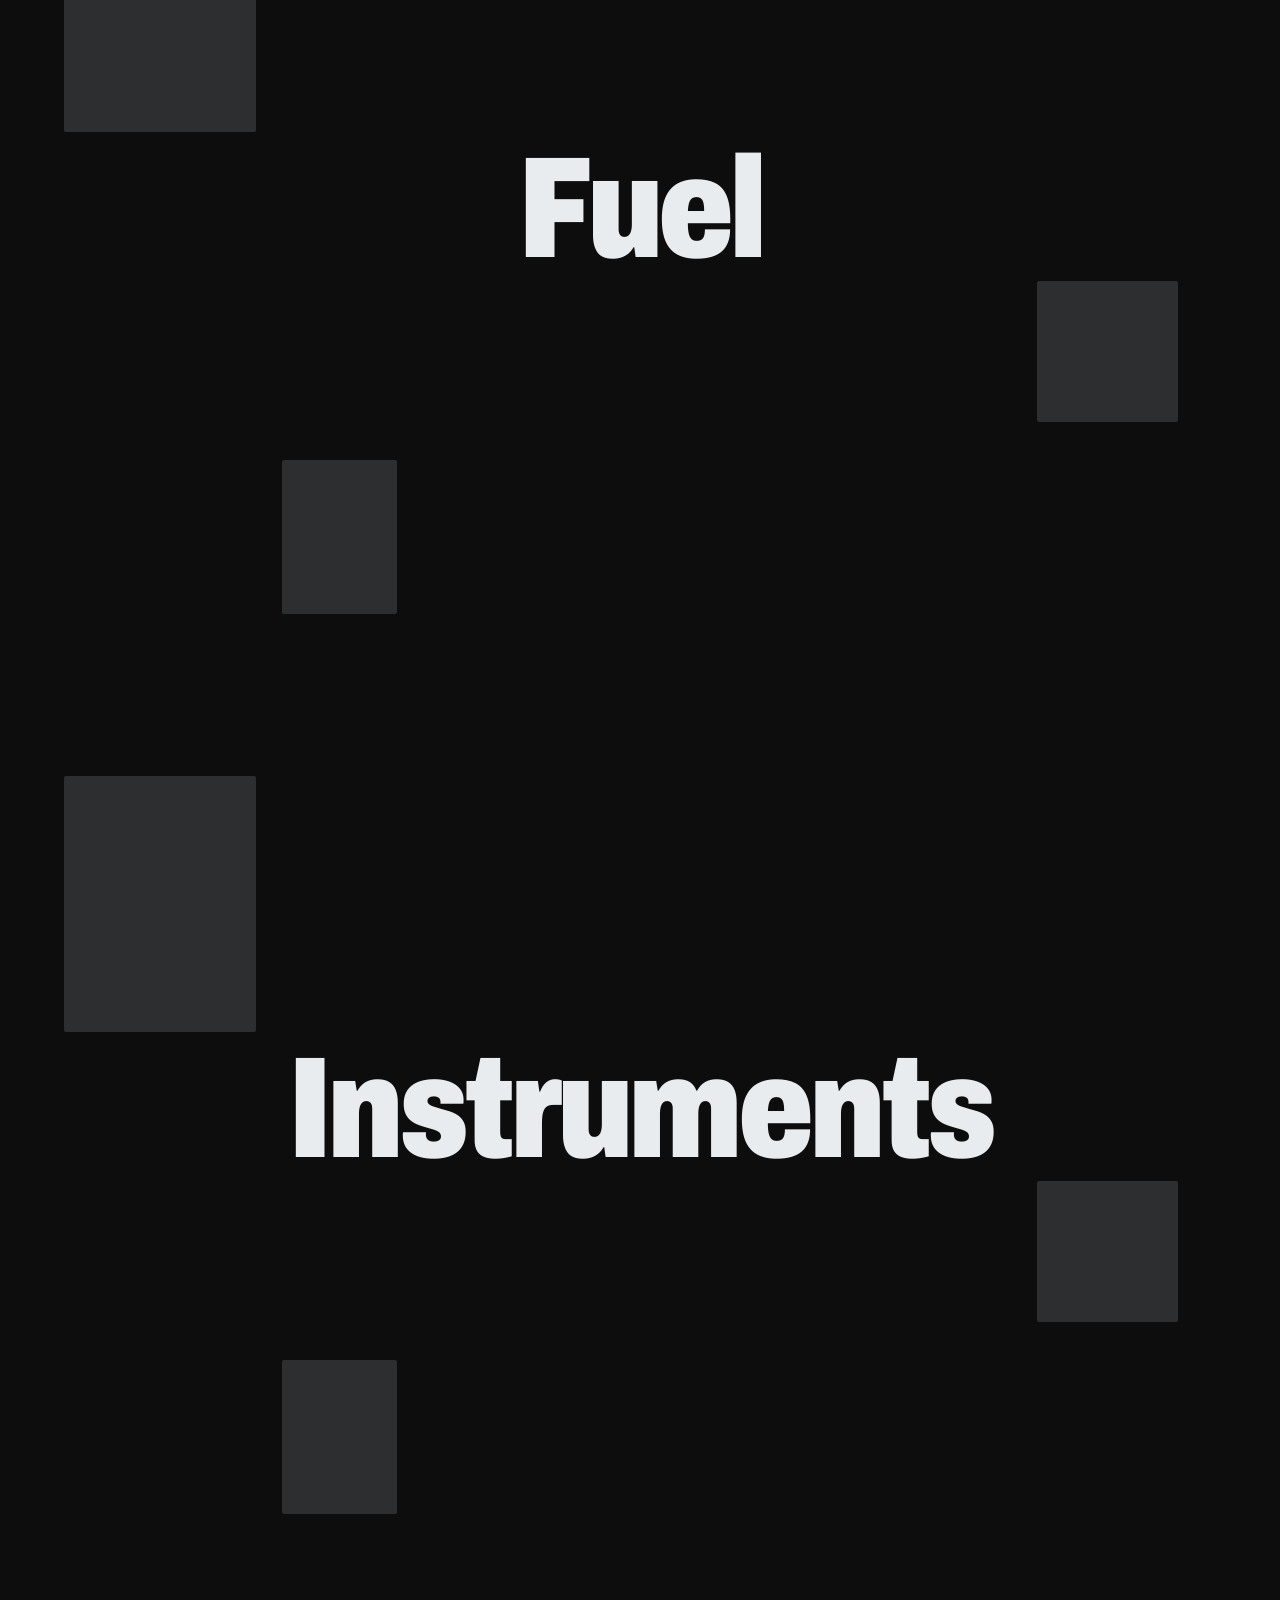
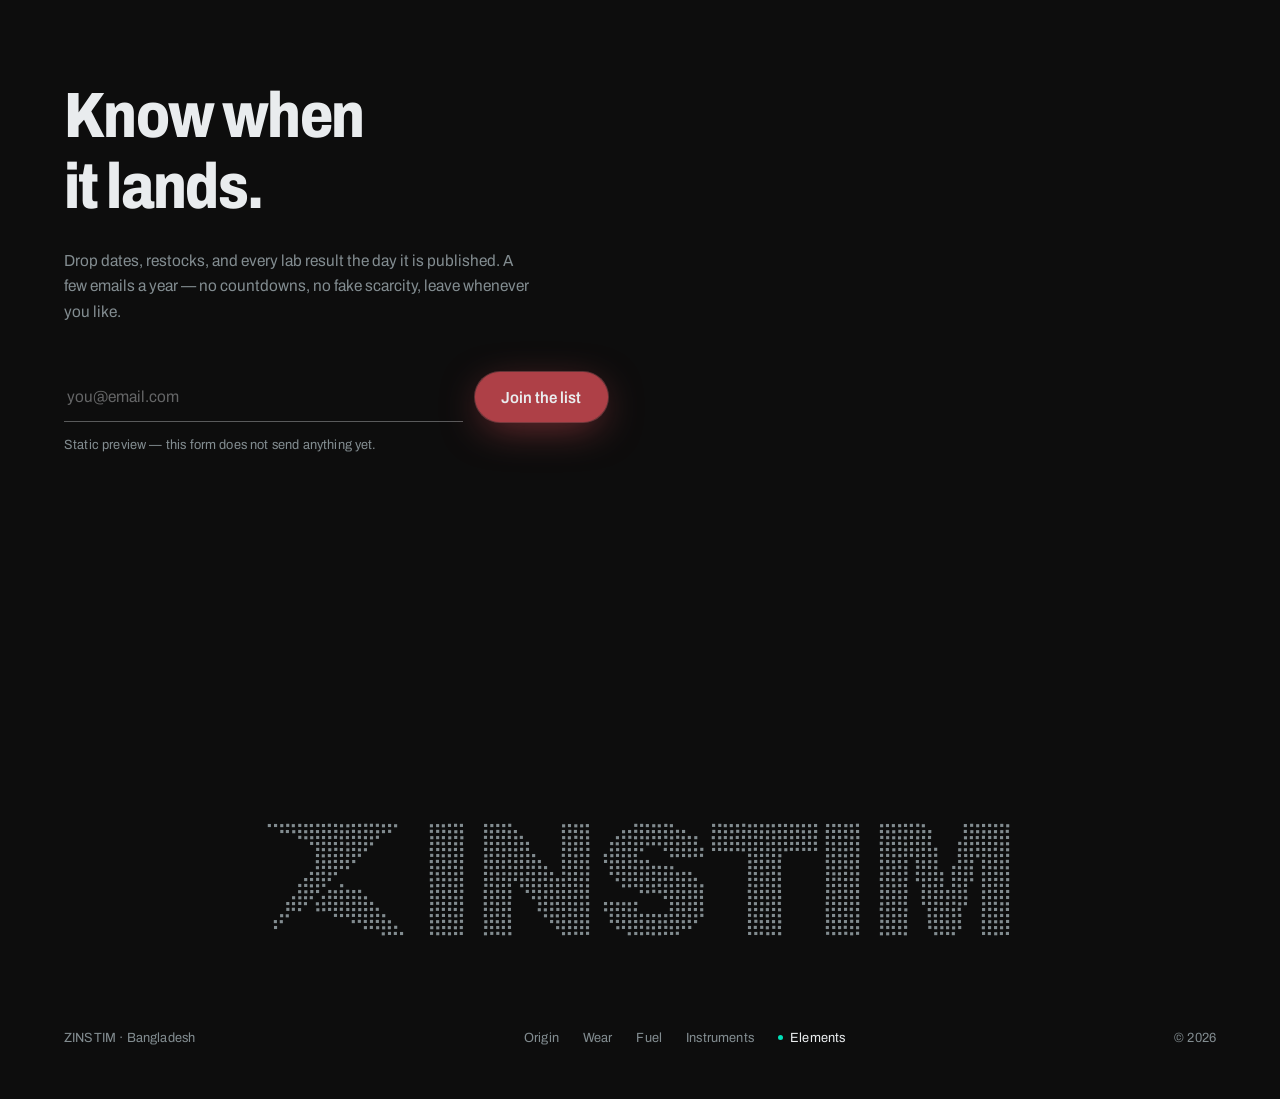
==== commit 7aba8786: "ZINSTIM ORIGIN PAGE" ====
--- a/elements.html
+++ b/elements.html
@@ -140,7 +140,7 @@
     </div>
   </section>
   <div class="shell">
-    <canvas class="dotmark-canvas" data-dotmark-canvas></canvas>
+    <canvas class="dotmark-canvas" data-dotmark-canvas data-dotmark-mark></canvas>
   </div>
 
 
--- a/assets/css/brand.css
+++ b/assets/css/brand.css
@@ -149,7 +149,7 @@
   --step-0:  1rem;
   --step-1:  1.125rem;
   --step-2:  clamp(1.5rem,  1.2rem + 1.4vw,  2.1rem);
-  --step-3:  clamp(2.2rem,  1.5rem + 3.4vw,  4rem);
+  --step-3:  clamp(1.7rem,  0.63rem + 4.58vw, 4rem);
   --step-4:  clamp(3.2rem,  1.8rem + 6.6vw,  7rem);
   --display: clamp(3.2rem,  1rem   + 10vw,   9.5rem);
   --divider: clamp(2.8rem,  0.5rem + 8.5vw,  8.5rem);
@@ -577,8 +577,8 @@
    Used for every headline on the site — it is the house move.
 
      <h1 class="t-display lines" data-reveal>
-       <span class="ln"><span>Small things,</span></span>
-       <span class="ln"><span>repeated.</span></span>
+       <span class="ln"><span>Your next</span></span>
+       <span class="ln"><span>level.</span></span>
      </h1>                                                        */
 
 .lines{display:block}
@@ -978,6 +978,23 @@
 .shell{width:100%;max-width:78rem;margin:0 auto;padding:0 var(--space-lg)}
 @media (max-width:860px){.shell{padding:0 var(--space-md)}}
 
+/* ── the phone ───────────────────────────────────────────────
+   A band padded 96px top and bottom spends a quarter of a 780px
+   screen on nothing, twice, between every two things worth reading —
+   and the divider bands spend a third. Section air scales down here;
+   the type scale already does it on its own curves.
+
+   The pinned reads come down with it. A pin lasts its section's
+   height LESS one stage, so on a phone 175vh was 657px of scrolling
+   for one paragraph and 160vh was 540px. 148 and 136 make those 447
+   and 383 — about one swipe each, which is what Kash asked for. */
+@media (max-width:860px){
+  :root{
+    --space-xl:3.5rem;
+    --space-2xl:clamp(5rem,14vw,15rem);
+  }
+}
+
 /* drops the 78rem measure cap and keeps only the page gutter. For
    display type that needs the full width — the measure exists to
    stop body copy running long, and a headline is not body copy. */
@@ -3221,7 +3238,12 @@
    poured: it is quiet, so it just arrives. */
 .manifesto{position:relative;background:var(--zinc-wash)}
 .manifesto__stage{padding:var(--space-xl) 0}
-.has-scrub .manifesto{height:250vh;height:250svh}
+/* The pin lasts the section's height LESS one stage, so 250vh meant
+   150vh of scrolling to get through one paragraph — three flicks on
+   a phone, which is where Kash gave up. 175 leaves 75vh: still a
+   deliberate read, about half the swiping. The words stay filled
+   once they are filled, so nothing is lost by arriving sooner. */
+.has-scrub .manifesto{height:175vh;height:175svh}
 .has-scrub .manifesto__stage{
   position:sticky;top:var(--mast-h,0px);
   height:calc(100vh - var(--mast-h,0px));height:calc(100svh - var(--mast-h,0px));
@@ -3230,7 +3252,10 @@
 .manifesto__text{
   font-family:var(--face-display);
   font-variation-settings:"wdth" var(--wdth-head),"wght" var(--wght-head);
-  font-size:clamp(2.3rem,.9rem + 3.9vw,5.2rem);
+  /* steeper below a tablet so it never overtakes the hero, which
+     scales on flat 9vw: at 390 this is 30px against the hero's 35,
+     and at 1280 it is the same 64px it always was. */
+  font-size:clamp(1.6rem,.95rem + 3.77vw,5.2rem);
   line-height:1.06;letter-spacing:-.022em;
   max-width:22ch;
   --n:1;
@@ -3354,6 +3379,9 @@
 .name__vh{position:absolute;width:1px;height:1px;overflow:hidden;clip-path:inset(50%);white-space:nowrap}
 .name__fail{margin-top:var(--space-lg);max-width:40ch;font-size:var(--step-1)}
 .name__idea{margin-top:var(--space-md);max-width:40ch;font-size:var(--step-1);color:var(--muted)}
+/* the second half of the name, at full strength: it is the turn the
+   section has been building to, not a footnote to it */
+.name__stim{margin-top:var(--space-lg);max-width:40ch;font-size:var(--step-1)}
 /* a held beat under the last line on wide screens: the tile rides for
    as long as the copy column lasts, and without it the tile had already
    left when the sliver came back */
@@ -3377,7 +3405,19 @@
   --r:clamp(0, (var(--p,1) - .55) * 3.2, 1);
 }
 .shout__stage{padding:var(--space-xl) 0}
-.has-scrub .shout{height:230vh;height:230svh}
+/* the same complaint applies here — same device, same fix */
+.has-scrub .shout{height:160vh;height:160svh}
+
+/* On a phone, shorter still. A pin lasts its section's height LESS one
+   stage, so 175vh was 657px of scrolling for one paragraph and 160vh
+   was 540px; these make them 447 and 383 — about one swipe each. This
+   has to sit AFTER the rules above: a media query adds no specificity,
+   so with both at (0,2,0) it is source order that decides, and the
+   same pair written up beside the shell's phone gutter simply lost. */
+@media (max-width:860px){
+  .has-scrub .manifesto{height:148vh;height:148svh}
+  .has-scrub .shout{height:136vh;height:136svh}
+}
 .has-scrub .shout__stage{
   position:sticky;top:var(--mast-h,0px);
   height:calc(100vh - var(--mast-h,0px));height:calc(100svh - var(--mast-h,0px));
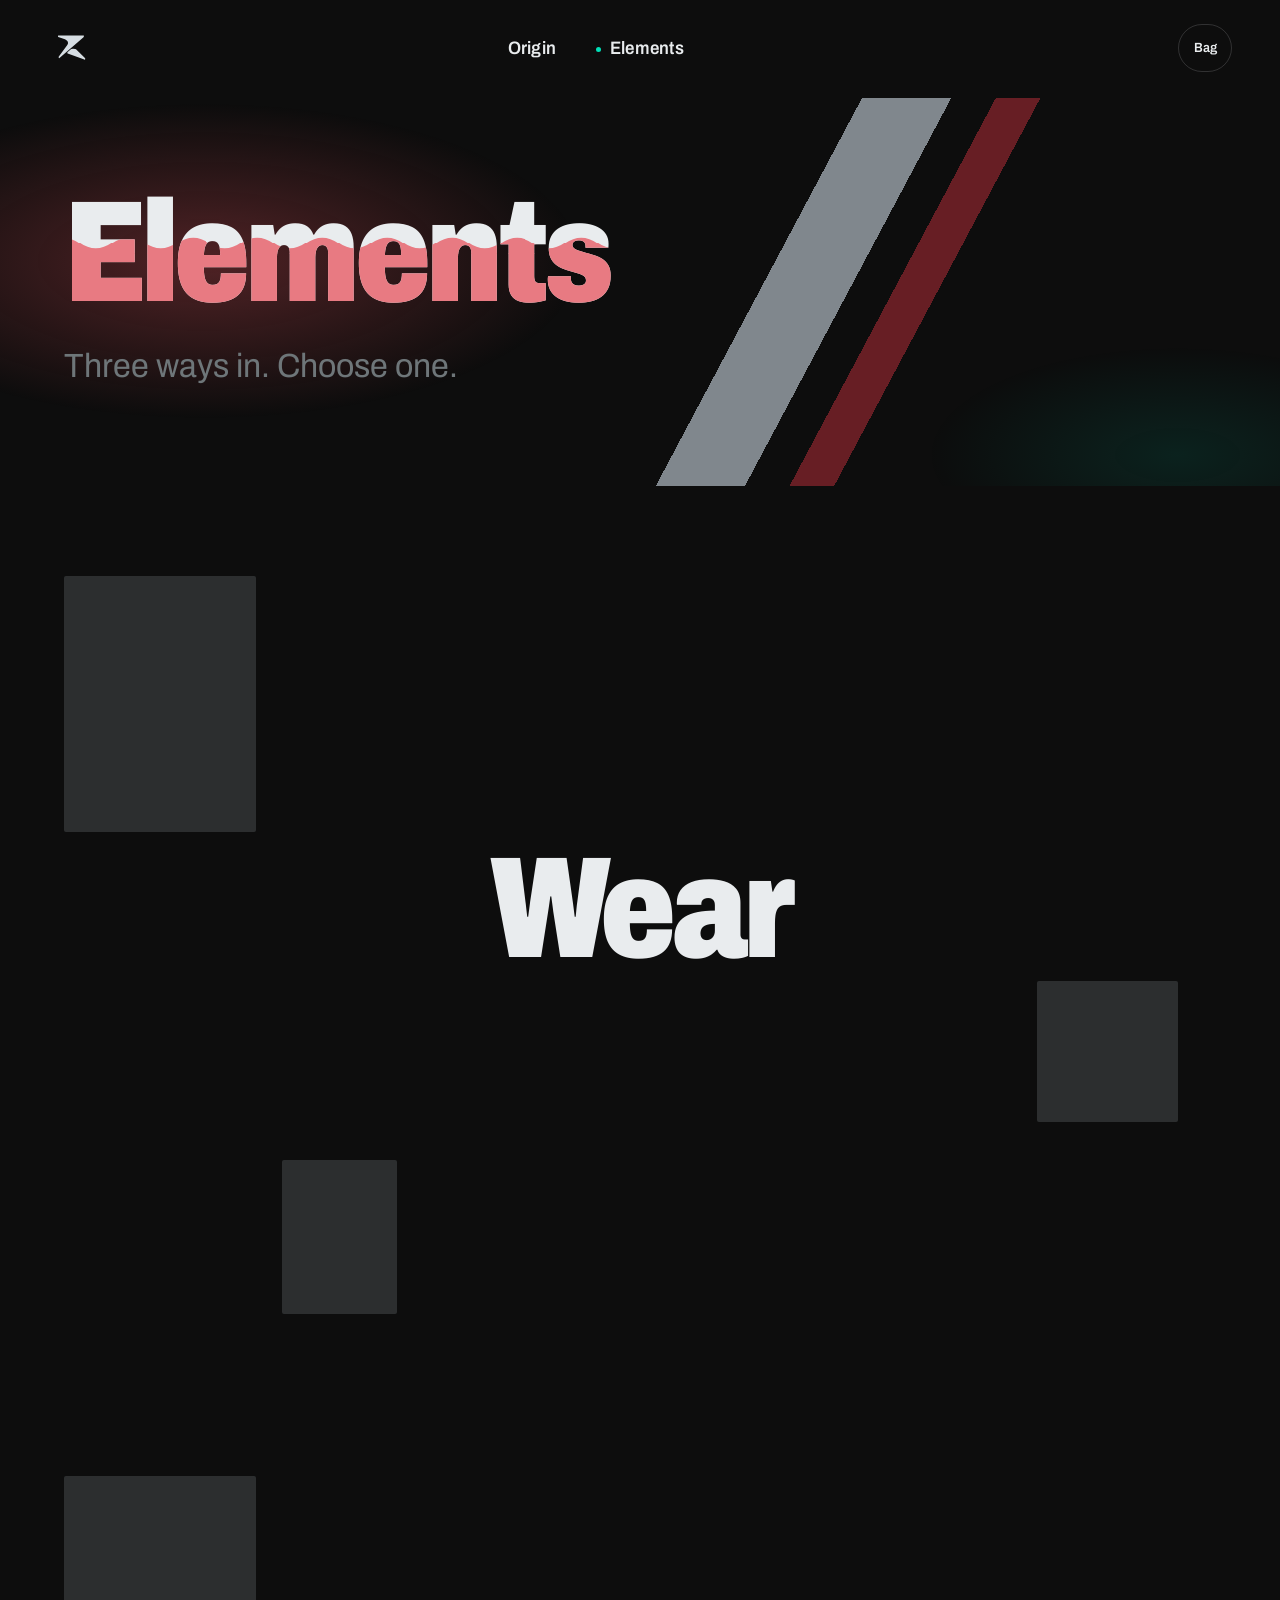
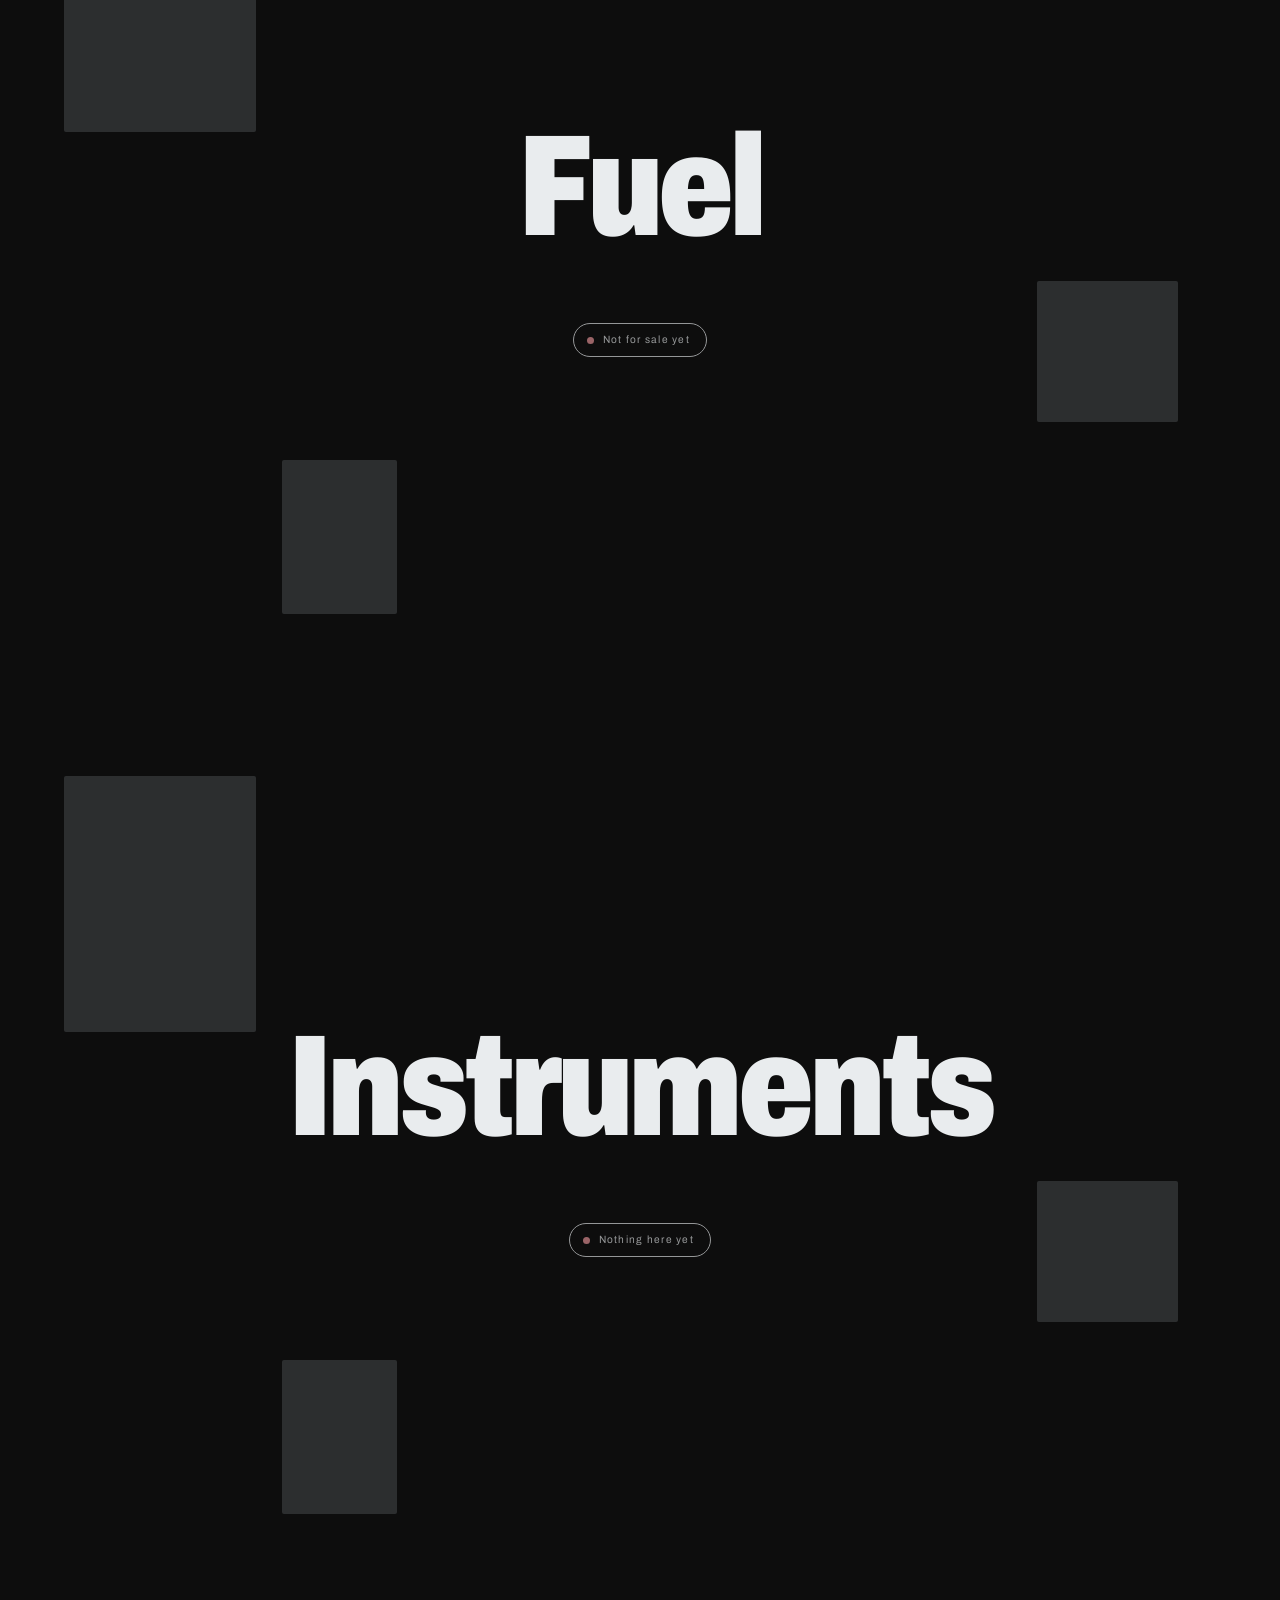
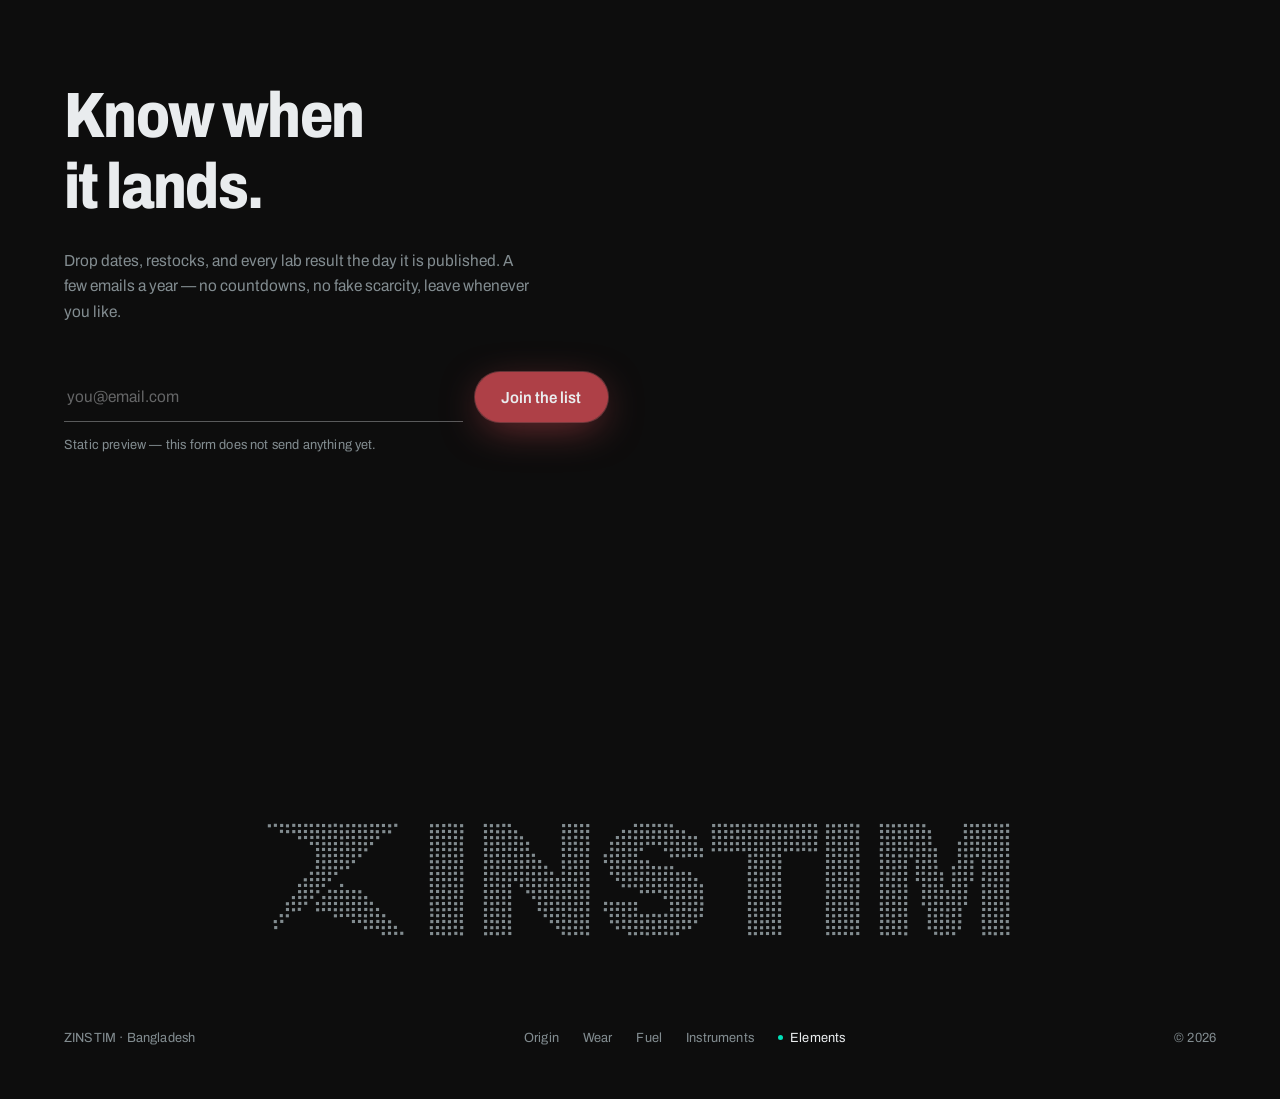
==== commit 9231f5ba: "Wear becomes a shop: checkout, receipts, photography Drop 01 is two pieces at 690 BDT. Grid, piece p" ====
--- a/elements.html
+++ b/elements.html
@@ -36,6 +36,11 @@
       </ul>
     </div>
   </nav>
+  <button class="bag" type="button" data-bag-open aria-haspopup="dialog">
+    <span class="bag__label">Bag</span>
+    <span class="bag__count" data-bag-count aria-hidden="true">0</span>
+  </button>
+
 </header>
 
 <main>
@@ -77,6 +82,7 @@
     <div class="shell" style="text-align:center; position:relative; z-index:2">
       <h2 class="door-name t-display"><span class="liq-type" data-liq="Fuel">Fuel</span></h2>
       <p class="door-sub">What you take in.</p>
+      <span class="lock__flag"><span class="lock__dot" aria-hidden="true"></span>Not for sale yet</span>
     </div>
   </a>
 
@@ -94,6 +100,7 @@
     <div class="shell" style="text-align:center; position:relative; z-index:2">
       <h2 class="door-name t-display"><span class="liq-type" data-liq="Instruments">Instruments</span></h2>
       <p class="door-sub">What you use.</p>
+      <span class="lock__flag"><span class="lock__dot" aria-hidden="true"></span>Nothing here yet</span>
     </div>
   </a>
 
@@ -160,8 +167,54 @@
 </main>
 
 <script src="dotmark.js" defer></script>
+
+<!-- THE BAG — a drawer, not a page: adding something must not cost
+     you the grid you were reading. -->
+<dialog class="drawer" id="bag" aria-label="Your bag">
+  <div class="drawer__in">
+    <div class="drawer__head">
+      <p class="t-ui" style="margin:0">Your bag</p>
+      <button class="drawer__close" type="button" data-bag-close aria-label="Close bag">Close</button>
+    </div>
+    <ul class="drawer__list" data-bag-list></ul>
+    <div class="drawer__foot">
+      <p class="drawer__sum"><span>Subtotal</span><span class="price" data-bag-sum>&mdash;</span></p>
+      <button class="btn" type="button" data-bag-checkout>Checkout</button>
+      <!-- SSLCommerz needs a name, a way to reach you and somewhere to
+           send it. The form stays shut until you ask to pay, so the
+           bag is still a bag. -->
+      <!-- novalidate: the browser blocks submit on an invalid form, so
+     the submit handler never ran and the shopper got a native
+     bubble instead of the sentence written for that field. The
+     constraints stay on the inputs — :invalid and :user-invalid
+     still work — the script just does the telling. -->
+      <form class="checkout" data-checkout hidden novalidate>
+        <label><span>Name</span><input name="name" autocomplete="name" required minlength="2"
+          data-say="Please give your full name."></label>
+        <label><span>Email</span><input name="email" type="email" autocomplete="email" required
+          data-say="That email address does not look right."></label>
+        <!-- at least seven digits, so a phone that cannot be rung does
+             not become a delivery nobody can arrange. Punctuation and a
+             country code are allowed; "1" is not. -->
+        <label><span>Phone</span><input name="phone" type="tel" inputmode="tel" autocomplete="tel" required
+          data-say="A phone number we can reach you on — at least seven digits."></label>
+        <label class="checkout--wide"><span>Address</span><input name="address" autocomplete="street-address" required minlength="6"
+          data-say="A full street address, so this can actually be delivered."></label>
+        <label><span>City</span><input name="city" autocomplete="address-level2" required minlength="2"
+          data-say="Which city?"></label>
+        <label><span>Postcode</span><input name="postcode" inputmode="numeric" autocomplete="postal-code"></label>
+        <button class="btn checkout--wide" type="submit" data-checkout-go>Pay</button>
+        <p class="t-meta checkout--wide" data-checkout-state role="status" aria-live="polite"></p>
+      </form>
+      <p class="drawer__note" data-bag-note>Your bag is kept on this device.</p>
+    </div>
+  </div>
+</dialog>
+
 <script src="assets/js/nav.js" defer></script>
 <script src="assets/js/site.js" defer></script>
+<script src="assets/js/bag.js" defer></script>
+<script src="assets/js/shop.js" defer></script>
 
 </body>
 </html>
--- a/assets/css/brand.css
+++ b/assets/css/brand.css
@@ -512,6 +512,16 @@
 *,*::before,*::after{box-sizing:border-box;margin:0;padding:0}
 html{-webkit-text-size-adjust:100%}
 
+/* The UA gives [hidden] display:none at the lowest possible weight, so
+   any component that sets its own display silently outranks it — and
+   this file sets display on nearly everything. That is how the bag's
+   Checkout button stayed on screen next to Pay after the form opened,
+   with el.hidden === true the whole time. It had already been patched
+   twice one selector at a time (.seq__replay, .checkout); this is the
+   rule those were standing in for. !important is the point: an element
+   told to be hidden is hidden, whatever a component rule wants. */
+[hidden]{display:none!important}
+
 body{
   background:var(--zinc-wash);
   color:var(--obsidian);
@@ -605,6 +615,11 @@
 .marquee{overflow:hidden;padding:var(--space-lg) 0;user-select:none}
 .marquee__track{
   display:flex;gap:0;white-space:nowrap;
+  /* The band is full-bleed but the track sits in a .shell, so it was
+     capped at the shell's width — narrower than the viewport, which
+     left a gap on the right no matter where the scroll put it. A
+     marquee has to be wider than what shows it. */
+  width:max-content;
   will-change:transform;
 }
 /* The track sits in a shell. The band is full bleed and clips at the
@@ -1367,7 +1382,22 @@
    same asymmetry: leaves fast (.28s), arrives slow and late
    (--dur-slow after .28s). Holding specs behind hover is already
    the established pattern in §kit. */
-.piece__slot{display:block;overflow:hidden;height:1.5rem;margin-top:.5rem}
+/* The slot holds two lines and shows one. At rest it is the price —
+   these pieces have one now, and a drop teaser that will not say what
+   anything costs is a poster, not a shop front. The spec slides up
+   over it on hover, so the detail is the reward and the number is
+   never the thing you have to hunt for. */
+.piece__slot{position:relative;display:block;overflow:hidden;height:1.5rem;margin-top:.5rem}
+.piece__price{
+  display:block;line-height:1.5rem;
+  font-family:"Space Mono",ui-monospace,monospace;
+  font-size:.72rem;letter-spacing:.06em;color:var(--zinc-silver);
+  transition:transform .28s var(--ease-move),opacity .16s ease;
+}
+.piece:is(:hover,:focus-visible) .piece__price{
+  opacity:0;transform:translateY(-150%);
+}
+.piece__spec{position:absolute;inset:0}
 .piece__spec{
   display:block;line-height:1.5rem;
   font-family:"Space Mono",ui-monospace,monospace;
@@ -2306,8 +2336,10 @@
   position:relative;
   /* the pin runs for the section's height less one stage: long
      enough to read the pour, short enough that it never feels like a
-     scroll-jack. 180 was tuned against the captured frames. */
-  height:180vh;height:180svh;
+     scroll-jack. 180 was tuned against the captured frames; it read
+     as roughly two screens of near-empty page, so it is 140 now —
+     the same pour, told faster. */
+  height:140vh;height:140svh;
   background:var(--zinc-wash);
   --mast-h:0px;                          /* written by site.js */
 }
@@ -2592,6 +2624,10 @@
 
 .door-card{
   position:absolute;
+  /* clips the veil: a blurred, scaled image inside an unclipped card
+     spills past its edges and reads as a smudge on the page rather
+     than as something behind a pane */
+  overflow:hidden;
   border-radius:2px;
   background:var(--zinc-silver);
   box-shadow:0 1px 0 rgba(13,13,13,.05) inset,
@@ -2618,9 +2654,9 @@
 .door-card:nth-child(odd){--dx:-1.1rem}
 .door-card:nth-child(even){--dx:1.1rem}
 
-/* the cards are empty on purpose — there is no photography yet.
-   When there is, put an <img> inside the card and it fills it:
-     <span class="door-card"><img src="…" alt=""></span>          */
+/* The Wear set carries photographs; Fuel's and Instruments' cards are
+   still empty plates, because those doors have nothing to photograph.
+   An <img> inside a card fills it. */
 .door-card img{
   width:100%;height:100%;
   object-fit:cover;display:block;
@@ -2716,8 +2752,18 @@
    Technical product grid. Monospace codes, specs held back until
    hover. Utilitarian rather than boutique — the ASRV register.   */
 
+/* Same ceiling the product grid needed, and for the same reason: with
+   Creatine Mono hidden this is two tiles, and an uncapped 1fr track
+   handed each of them half the shell — 576 x 960px of register. */
 .kit{display:grid;gap:1px;background:rgba(110,118,121,.28);
-  grid-template-columns:repeat(auto-fit,minmax(17rem,1fr))}
+  grid-template-columns:repeat(auto-fit,minmax(16rem,22rem));
+  justify-content:start;
+  /* The background exists to show through the 1px gaps. Once the
+     tracks stopped filling the container it painted the empty space
+     to their right as a grey slab, so the container shrinks to the
+     tracks it actually has. */
+  width:fit-content;max-width:100%}
+@media (max-width:420px){ .kit{grid-template-columns:minmax(0,1fr)} }
 
 .kit__item{
   position:relative;background:var(--zinc-wash);
@@ -3819,3 +3865,1011 @@
   body::before,body::after{display:none}
   html.is-leaving main,html.is-arriving main{animation:none}
 }
+
+
+/* ═══ rack ═══════════════════════════════════════════════════
+   One frame shows the whole drop: five pieces on the rail. It runs
+   the full width and its edges are MASKED rather than covered — an
+   ink overlay at anything under full opacity still leaves a visible
+   boundary, which is what made every earlier attempt read as a
+   pasted rectangle. Masking removes the pixels, so the frame ends
+   in the page however bright the cloth is at its edge.          */
+.rack{
+  margin:0;position:relative;
+  padding-block:var(--space-lg);
+}
+/* it sits under a sticky masthead, so it starts below it */
+.rack{scroll-margin-top:var(--mast-h)}
+.rack__img{
+  width:100%;height:auto;display:block;
+  --feather:4%;
+  -webkit-mask-image:
+    linear-gradient(to right,transparent,#000 var(--feather),#000 calc(100% - var(--feather)),transparent),
+    linear-gradient(to bottom,transparent,#000 var(--feather),#000 calc(100% - var(--feather)),transparent);
+  mask-image:
+    linear-gradient(to right,transparent,#000 var(--feather),#000 calc(100% - var(--feather)),transparent),
+    linear-gradient(to bottom,transparent,#000 var(--feather),#000 calc(100% - var(--feather)),transparent);
+  -webkit-mask-composite:source-in;mask-composite:intersect;
+}
+.rack__cap{
+  margin-top:var(--space-sm);
+  padding-left:var(--space-md);padding-right:var(--space-md);
+  color:var(--muted);
+}
+
+
+/* ═══ spread ═════════════════════════════════════════════════
+   The product display. Four frames of one piece, overlapped and
+   bleeding off the edges, held still by one vertical word reading
+   the direction the print runs down the back of the shirt.
+
+   Click a small frame and it TRAVELS into the big slot — measured
+   before and after, then animated between, so you can follow where
+   the thing went. Nothing cross-fades.
+
+   A thread runs from the word through every frame's centre and off
+   the edge, BEHIND them, so it shows only in the gaps. Drawn on
+   top in straight segments it read as scribble; underneath, as one
+   curve, it makes four scattered pictures look composed.        */
+.spread{padding-block:var(--space-lg) var(--space-xl)}
+
+.stage{
+  position:relative;width:100%;
+  aspect-ratio:16/9;min-height:26rem;
+  margin-top:var(--space-md);
+}
+@media (max-width:860px){ .stage{aspect-ratio:3/4;min-height:22rem} }
+
+.spine{
+  position:absolute;left:0;top:0;height:100%;width:9%;z-index:4;
+  display:flex;align-items:center;pointer-events:none;
+  background:linear-gradient(90deg,var(--surface) 55%,transparent);
+}
+.spine__word{
+  writing-mode:vertical-rl;text-orientation:mixed;
+  font-family:var(--face-display);
+  font-variation-settings:"wdth" 68,"wght" 900;
+  font-size:clamp(2rem,5.4vw,4.2rem);line-height:.86;
+  letter-spacing:.04em;text-transform:uppercase;margin:0;
+  color:var(--ink);
+  transition:opacity .5s var(--ease-out),transform .7s var(--ease-out);
+}
+.spine__word.is-out{opacity:0;transform:translateY(2.5rem)}
+
+.thread{position:absolute;inset:0;width:100%;height:100%;z-index:0;
+  pointer-events:none;overflow:visible}
+.thread path{
+  fill:none;stroke:var(--crimson-type);stroke-width:1;
+  stroke-linecap:round;stroke-linejoin:round;
+  vector-effect:non-scaling-stroke;opacity:.5;
+  transition:opacity .4s ease;
+}
+@media (max-width:860px){ .thread path{opacity:.3} }
+
+.frame{
+  position:absolute;margin:0;background:none;border:0;padding:0;
+  cursor:pointer;will-change:transform;
+  transition:filter .6s var(--ease-out);
+}
+.frame img{
+  width:100%;height:100%;object-fit:cover;display:block;
+  --feather:13%;
+  -webkit-mask-image:
+    linear-gradient(to right,transparent,#000 var(--feather),#000 calc(100% - var(--feather)),transparent),
+    linear-gradient(to bottom,transparent,#000 var(--feather),#000 calc(100% - var(--feather)),transparent);
+  mask-image:
+    linear-gradient(to right,transparent,#000 var(--feather),#000 calc(100% - var(--feather)),transparent),
+    linear-gradient(to bottom,transparent,#000 var(--feather),#000 calc(100% - var(--feather)),transparent);
+  -webkit-mask-composite:source-in;mask-composite:intersect;
+}
+/* the hero is big enough that a smaller feather still dissolves */
+.frame--hero img{--feather:9%}
+.frame:not(.frame--hero){filter:grayscale(.35) brightness(.78)}
+.frame:not(.frame--hero):is(:hover,:focus-visible){filter:none}
+.frame:focus-visible{outline:1px solid var(--crimson-lit);outline-offset:2px}
+
+.frame__tag{
+  position:absolute;left:.7rem;bottom:.6rem;z-index:2;
+  font-family:var(--face-text);
+  font-size:.56rem;letter-spacing:.16em;color:var(--ink);
+  opacity:0;transform:translateY(.4rem);
+  transition:opacity .4s var(--ease-out),transform .5s var(--ease-out);
+}
+.frame:is(:hover,:focus-visible) .frame__tag{opacity:1;transform:none}
+
+/* four slots, deliberately uneven, deliberately off the edges */
+.s0{left:28%;top:2%;width:42%;height:94%;z-index:2}
+.s1{left:10%;top:34%;width:17%;height:42%;z-index:1}
+.s2{left:74%;top:5%;width:20%;height:34%;z-index:1}
+.s3{left:69%;top:55%;width:25%;height:41%;z-index:1}
+@media (max-width:860px){
+  .s0{left:14%;top:0;width:72%;height:50%}
+  .s1{left:0;top:52%;width:34%;height:23%}
+  .s2{left:62%;top:50%;width:34%;height:23%}
+  .s3{left:23%;top:72%;width:50%;height:27%}
+}
+
+.spread__rail{
+  display:flex;gap:var(--space-sm) var(--space-lg);flex-wrap:wrap;
+  align-items:baseline;margin-top:var(--space-md);
+  padding-top:var(--space-sm);border-top:1px solid var(--rule-c);
+}
+.spread__specs{display:flex;gap:var(--space-md);flex-wrap:wrap;min-width:0}
+
+@media (prefers-reduced-motion:reduce){
+  .frame,.spine__word,.frame__tag{transition:none}
+}
+
+
+/* ═══ lock ═══════════════════════════════════════════════════
+   Unreleased work is covered, not removed. The thing stays on the
+   page behind frosted glass — you see its shape and never its
+   detail — which is the site's own principle (reveal over display)
+   applied honestly: we are not pretending the product is further
+   along than it is, and not pretending it does not exist.
+
+   The blur is CSS, so with scripts off the cover still holds and
+   the seal still reads. It goes inert then, not broken.         */
+.lock{position:relative;isolation:isolate}
+.lock__under{
+  /* Tuned on the Night page, which is where it actually lives. At
+     .72 over near-black the covered panel read as empty page rather
+     than as something withheld — and a cover you cannot see is not a
+     tease, it is a gap. It lifts enough to show a shape and no more;
+     the words underneath stay unreadable, which is the point. */
+  filter:blur(11px) saturate(.72) contrast(1.04) brightness(1.22);
+  transform:scale(1.035);          /* hides the blur's soft edge */
+  opacity:.92;
+  transition:filter .7s var(--ease-out),opacity .7s ease;
+  pointer-events:none;user-select:none;
+}
+.lock:hover .lock__under,
+.lock:focus-within .lock__under{filter:blur(9px) saturate(.75);opacity:.85}
+
+.lock::after{
+  content:"";position:absolute;inset:0;z-index:1;pointer-events:none;
+  background:
+    radial-gradient(120% 90% at 50% 45%,transparent 0%,rgba(13,13,13,.34) 76%),
+    rgba(13,13,13,.12);
+}
+
+.lock__seal{
+  position:absolute;z-index:2;left:50%;top:50%;
+  transform:translate(-50%,-50%);
+  display:inline-flex;align-items:center;gap:.7rem;
+  padding:.85rem 1.5rem .85rem 1.2rem;
+  border:1px solid var(--rule-c);border-radius:var(--radius-pill);
+  background:var(--surface);color:var(--ink);
+  font-family:var(--face-text);
+  font-variation-settings:"wdth" 90,"wght" 650;
+  font-size:var(--step--1);letter-spacing:.07em;
+  cursor:pointer;white-space:nowrap;
+  transition:transform .45s var(--ease-out),border-color .4s ease;
+}
+.lock__seal:hover{transform:translate(-50%,-50%) translateY(-2px);border-color:var(--crimson-lit)}
+.lock__seal:focus-visible{outline:1px solid var(--crimson-lit);outline-offset:4px}
+
+/* the dot is crimson, because this is a STATE. Flame Teal still
+   means "you are here" and nothing else. */
+.lock__dot{
+  width:7px;height:7px;border-radius:50%;flex:none;
+  background:var(--crimson-lit);
+}
+
+/* inline: the seal sitting in a line of text rather than over
+   something. Same object, no absolute positioning. */
+.lock__seal--inline{position:static;transform:none}
+.lock__seal--inline:hover{transform:translateY(-2px)}
+
+/* flag: the seal's look with none of its behaviour, for a place
+   that cannot hold a button — inside a door band, which is itself
+   a link, where a nested <button> would be invalid. */
+.lock__flag{
+  display:inline-flex;align-items:center;gap:.55rem;
+  margin-top:var(--space-sm);
+  padding:.45rem 1rem .45rem .8rem;
+  border:1px solid currentColor;border-radius:var(--radius-pill);
+  font-family:var(--face-text);
+  font-size:.66rem;letter-spacing:.12em;opacity:.62;
+}
+
+
+/* ═══ soon ═══════════════════════════════════════════════════
+   The dialog behind every lock. Native <dialog>, so focus trapping,
+   Escape and inertness come from the browser rather than from us
+   getting it right by hand.                                     */
+.soon{
+  border:0;padding:0;background:transparent;
+  max-width:min(34rem,calc(100vw - 2rem));
+  color:var(--zinc-wash);
+  inset:0;margin:auto;   /* the reset zeroes margins, which kills
+                            the UA's centring on an open modal */
+}
+.soon::backdrop{background:rgba(6,10,10,.72)}
+.soon__card{
+  background:var(--obsidian);
+  border:1px solid var(--rule-c);
+  border-radius:var(--radius-sm);
+  padding:var(--space-lg) var(--space-lg) var(--space-md);
+}
+.soon__eyebrow{
+  display:flex;align-items:center;gap:.6rem;
+  font-family:var(--face-text);
+  font-size:.68rem;letter-spacing:.16em;color:var(--muted);
+  margin:0 0 var(--space-md);
+}
+.soon__title{
+  font-family:var(--face-display);
+  font-variation-settings:"wdth" 80,"wght" 850;
+  font-size:var(--step-2);line-height:1;letter-spacing:-.025em;
+  color:var(--zinc-wash);margin:0;
+}
+.soon__body{margin:var(--space-md) 0 0;max-width:46ch;color:var(--muted);line-height:var(--lh-body)}
+.soon__note{
+  margin:var(--space-md) 0 0;padding-top:var(--space-sm);
+  border-top:1px solid var(--rule-c);
+  font-family:var(--face-text);
+  font-size:.7rem;letter-spacing:.04em;color:var(--muted);
+}
+.soon__actions{margin-top:var(--space-lg);display:flex;gap:var(--space-md);align-items:center;flex-wrap:wrap}
+.soon__close{
+  border:1px solid var(--rule-c);background:transparent;color:var(--zinc-wash);
+  font:inherit;font-variation-settings:"wdth" 92,"wght" 600;
+  padding:.6rem 1.4rem;border-radius:var(--radius-pill);cursor:pointer;
+  transition:border-color .3s ease;
+}
+.soon__close:hover{border-color:var(--crimson-lit)}
+.soon__join{color:var(--crimson-type);font-size:var(--step--1);
+  text-decoration:underline;text-underline-offset:.3em}
+
+@media (prefers-reduced-motion:reduce){
+  .lock__under,.lock__seal{transition:none}
+}
+
+/* which doors are actually open, said in words beside them. It sits
+   outside the door links on purpose — the door words carry their own
+   crossfade and nothing may be nested inside them. */
+/* The field is z-index 1 and .doors__inner is 2, but this line was
+   neither — so the decorative cards painted over the one place the
+   section says which doors are open. Invisible while the cards were
+   grey plates on a dark page; obvious the moment they became
+   photographs. */
+.doors__state{
+  position:relative;z-index:2;
+  display:flex;gap:var(--space-sm) var(--space-lg);flex-wrap:wrap;
+  margin-top:var(--space-lg);color:var(--muted);
+}
+.doors__state > span{display:inline-flex;align-items:center;gap:.55rem}
+.lock__dot--live{background:var(--flame-teal)}
+
+
+/* ═══════════════════════════════════════════════════════════════
+   COMMERCE — added 25 Oct. Wear becomes a shop: a grid you browse,
+   a piece you open, a bag that remembers. Everything below takes
+   its colour from the tokens above; nothing here invents a value.
+   ═══════════════════════════════════════════════════════════════ */
+
+/* ═══ bag ════════════════════════════════════════════════════
+   The one control that never moves: far right of the masthead on
+   every page, mirroring .home on the left. It shows a count only
+   when it holds something, so an empty bag stays quiet.        */
+.bag{
+  position:absolute;right:var(--space-lg);top:var(--space-md);
+  height:3rem;display:inline-flex;align-items:center;gap:.5rem;
+  padding:0 .9rem;border:1px solid var(--rule-c);
+  border-radius:var(--radius-pill);
+  background:none;color:var(--ink);cursor:pointer;
+  font:inherit;font-variation-settings:"wdth" 92,"wght" 600;
+  font-size:var(--step--1);
+  transition:border-color var(--dur-base) var(--ease-out);
+}
+.bag:hover{border-color:var(--action)}
+.bag:focus-visible{outline:1px solid var(--action);outline-offset:3px}
+.bag__count{
+  min-width:1.25rem;height:1.25rem;padding:0 .3rem;
+  display:none;place-items:center;
+  border-radius:var(--radius-pill);
+  background:var(--action);color:var(--action-label);
+  font-size:.66rem;font-variant-numeric:tabular-nums;
+}
+.bag.is-full .bag__count{display:grid}
+@media (max-width:760px){
+  .bag{right:var(--space-md);height:2.5rem}
+  .bag__label{position:absolute;width:1px;height:1px;overflow:hidden;clip-path:inset(50%)}
+}
+
+/* the drawer. A drawer and not a page, because adding something
+   must not cost you the grid you were reading. */
+/* The drawer was painted --surface, which IS the page on a dark
+   theme, over a flat 60% wash — so opening the bag read as the whole
+   page going grey rather than as a panel arriving. It sits on a
+   lifted surface now, with an edge and a shadow, and slides in. */
+.drawer{
+  border:0;padding:0;margin:0 0 0 auto;height:100%;max-height:100%;
+  width:min(26rem,100vw);
+  background:color-mix(in srgb,var(--ink) 7%,var(--surface));
+  color:var(--ink);
+  border-left:1px solid var(--rule-c);
+  box-shadow:-2rem 0 4rem rgba(0,0,0,.55);
+}
+/* The slide happens on the INNER panel, inside a dialog that clips.
+   Animating the dialog itself with translateX(100%) pushed it 416px
+   past the right edge of the viewport for the length of the
+   animation, and Firefox counts that as document overflow — you got
+   a horizontal scrollbar and the page jumped sideways every time the
+   bag opened. Nothing leaves the box now. */
+.drawer{overflow:hidden}
+.drawer[open] .drawer__in{animation:drawer-in .42s var(--ease-out)}
+@keyframes drawer-in{from{transform:translateX(100%)}to{transform:none}}
+@media (prefers-reduced-motion:reduce){ .drawer[open] .drawer__in{animation:none} }
+/* dark enough that the page is clearly behind glass, blurred so it
+   reads as depth rather than as a faded screenshot */
+.drawer::backdrop{
+  background:rgba(4,6,6,.74);
+  -webkit-backdrop-filter:blur(3px);backdrop-filter:blur(3px);
+}
+.drawer[open]::backdrop{animation:fade-in .42s var(--ease-out)}
+@keyframes fade-in{from{opacity:0}to{opacity:1}}
+.drawer__in{
+  height:100%;display:flex;flex-direction:column;
+  padding:var(--space-md);
+  padding-left:max(var(--space-md),env(safe-area-inset-left,0px));
+  padding-right:max(var(--space-md),env(safe-area-inset-right,0px));
+}
+.drawer__head{
+  display:flex;align-items:baseline;justify-content:space-between;
+  gap:var(--space-md);padding-bottom:var(--space-sm);
+  border-bottom:1px solid var(--rule-c);
+}
+.drawer__close{
+  border:0;background:none;color:var(--ink-2);font:inherit;
+  cursor:pointer;padding:.25rem .5rem;
+}
+.drawer__close:hover{color:var(--ink)}
+.drawer__list{
+  flex:1 1 auto;min-height:0;overflow-y:auto;
+  margin:0;padding:0;list-style:none;
+}
+.drawer__empty{margin:var(--space-lg) 0;color:var(--ink-2)}
+.line{
+  display:grid;grid-template-columns:4rem 1fr auto;
+  gap:var(--space-sm);align-items:start;
+  padding:var(--space-sm) 0;border-bottom:1px solid var(--rule-c);
+}
+.line img{width:100%;aspect-ratio:4/5;object-fit:cover;border-radius:var(--radius-sm)}
+.line__name{font-variation-settings:"wdth" 90,"wght" 700;display:block}
+.line__meta{color:var(--ink-2);font-size:var(--step--1)}
+.line__qty{display:inline-flex;align-items:center;gap:.4rem;margin-top:.4rem}
+.line__step{
+  width:1.5rem;height:1.5rem;border:1px solid var(--rule-c);
+  border-radius:var(--radius-sm);background:none;color:var(--ink);
+  cursor:pointer;font:inherit;line-height:1;
+}
+.line__step:hover{border-color:var(--action)}
+.drawer__foot{padding-top:var(--space-md);display:grid;gap:var(--space-sm)}
+.drawer__sum{
+  display:flex;justify-content:space-between;align-items:baseline;
+  font-variation-settings:"wdth" 90,"wght" 700;
+}
+.drawer__note{color:var(--ink-2);font-size:var(--step--1);margin:0}
+
+/* ═══ price ══════════════════════════════════════════════════
+   Tabular, so a column of prices lines up. Never shown beside
+   something that cannot be bought.                             */
+.price{
+  font-variant-numeric:tabular-nums;
+  font-variation-settings:"wdth" 92,"wght" 600;
+  white-space:nowrap;
+}
+.price--soon{color:var(--ink-2);font-variation-settings:"wdth" 92,"wght" 400}
+
+/* ═══ aperture ═══════════════════════════════════════════════
+   The category names itself with its own photography: real text,
+   selectable and resizing with the page, with the garment living
+   inside the letterforms.                                      */
+.aperture{
+  position:relative;display:grid;place-items:center;overflow:hidden;
+  padding-block:clamp(1rem,4vw,2.5rem);
+}
+.aperture__word{
+  margin:0;text-transform:uppercase;text-align:center;
+  font-family:var(--face-display);
+  font-variation-settings:"wdth" 64,"wght" 900;
+  font-size:clamp(3.4rem,17vw,13rem);line-height:.78;letter-spacing:-.045em;
+  /* the frame is set on the element, not through a custom property:
+     a url() inside a var() resolves against the stylesheet, which
+     silently pointed every one of these at assets/css/assets/… */
+  background-size:138% auto;background-position:center 34%;
+  -webkit-background-clip:text;background-clip:text;color:transparent;
+  -webkit-text-stroke:.5px var(--rule-c);
+  transition:background-position 1.1s var(--ease-out);
+}
+.aperture:hover .aperture__word{background-position:center 56%}
+@supports not ((-webkit-background-clip:text) or (background-clip:text)){
+  .aperture__word{color:var(--ink);background:none}
+}
+
+/* ═══ cardgrid ═══════════════════════════════════════════════
+   The shop. Three up, two on a tablet, one on a phone. A card is
+   the garment, the code, the name — and the price only once you
+   ask for it.                                                   */
+/* The track was minmax(16rem,1fr), which was right for three pieces
+   and wrong the moment the drop became two: auto-fit handed each card
+   half the shell and a 4/5 frame made that 564 x 839px — a billboard,
+   not a product card. The track has a ceiling now, so the grid fills
+   left to right and a short drop looks like a short drop instead of
+   two posters. */
+.cardgrid{
+  display:grid;gap:var(--space-lg) var(--space-md);
+  grid-template-columns:repeat(auto-fit,minmax(15rem,20rem));
+  justify-content:start;
+  margin-top:var(--space-lg);
+}
+@media (max-width:420px){
+  .cardgrid{grid-template-columns:minmax(0,1fr)}
+}
+.card{
+  display:block;text-decoration:none;color:inherit;min-width:0;
+  position:relative;
+}
+.card__frame{
+  position:relative;overflow:hidden;aspect-ratio:4/5;
+  background:color-mix(in srgb,var(--ink) 7%,var(--surface));border-radius:var(--radius-sm);
+}
+.card__frame img{
+  width:100%;height:100%;object-fit:cover;display:block;
+  transition:transform .55s var(--ease-out),filter .55s var(--ease-out);
+}
+/* the crop tightens; the card does not grow and push its neighbours */
+.card:is(:hover,:focus-visible) .card__frame img{transform:scale(1.06)}
+.card:focus-visible{outline:1px solid var(--action);outline-offset:4px}
+
+.card__state{
+  position:absolute;left:.6rem;top:.6rem;z-index:2;
+  display:inline-flex;align-items:center;gap:.45rem;
+  padding:.3rem .7rem .3rem .55rem;border-radius:var(--radius-pill);
+  background:var(--surface);
+  font-family:var(--face-text);font-size:.62rem;letter-spacing:.14em;
+}
+.card__body{
+  display:grid;grid-template-columns:1fr auto;align-items:baseline;
+  gap:.3rem var(--space-sm);margin-top:var(--space-sm);
+}
+.card__code{
+  grid-column:1 / -1;font-family:var(--face-text);
+  font-size:.64rem;letter-spacing:.16em;color:var(--ink-2);
+}
+.card__name{
+  margin:0;font-variation-settings:"wdth" 86,"wght" 780;
+  font-size:var(--step-1);text-transform:uppercase;letter-spacing:-.01em;
+}
+/* The price is shown, not discovered. It used to rise in on hover,
+   which looked good and meant a desktop visitor scanning the grid saw
+   no money anywhere — a shop that will not say what things cost reads
+   as a shop that is not open. It lifts on hover instead. */
+.card__price{
+  overflow:hidden;
+  opacity:.72;transform:none;
+  transition:opacity .35s var(--ease-out),transform .45s var(--ease-out);
+}
+.card:is(:hover,:focus-visible) .card__price{opacity:1}
+
+
+.swatch{
+  width:.8rem;height:.8rem;border-radius:50%;
+  box-shadow:inset 0 0 0 1px var(--rule-c);
+}
+
+/* ═══ sizes ══════════════════════════════════════════════════ */
+.sizes{display:flex;gap:.5rem;flex-wrap:wrap;margin:0;padding:0;list-style:none}
+.size{
+  min-width:3rem;padding:.6rem .8rem;
+  border:1px solid var(--rule-c);border-radius:var(--radius-sm);
+  background:none;color:var(--ink);cursor:pointer;font:inherit;
+  font-variation-settings:"wdth" 92,"wght" 600;
+  font-variant-numeric:tabular-nums;
+  transition:border-color .3s ease,background .3s ease;
+}
+.size:hover{border-color:var(--action)}
+.size[aria-pressed="true"]{background:var(--ink);color:var(--surface);border-color:var(--ink)}
+.size:hover{border-color:var(--action)}
+/* Until a size is picked, the label says so. The old page waited for
+   you to press Add to bag and only then admitted it needed one. */
+.piece-buy__pick [data-p-sizelabel]{color:var(--ink-2)}
+.piece-buy__pick.is-unset [data-p-sizelabel]::after{
+  content:' \2014 pick one';color:var(--crimson-type);
+}
+.size:focus-visible{outline:1px solid var(--action);outline-offset:3px}
+.size[disabled]{
+  cursor:default;color:var(--ink-2);opacity:.5;
+  text-decoration:line-through;
+}
+.size[disabled]:hover{border-color:var(--rule-c)}
+
+/* ═══ buybar ═════════════════════════════════════════════════
+   On a phone the decision to buy happens after the button has
+   scrolled away, so it comes back along the bottom with the price
+   beside it. The one floating control on the site.             */
+.buybar{
+  position:fixed;left:0;right:0;bottom:0;z-index:30;
+  display:none;align-items:center;justify-content:space-between;
+  gap:var(--space-md);
+  padding:var(--space-sm) max(var(--space-md),env(safe-area-inset-left,0px));
+  padding-bottom:calc(var(--space-sm) + env(safe-area-inset-bottom,0px));
+  background:var(--surface);border-top:1px solid var(--rule-c);
+}
+.buybar.is-up{display:flex}
+@media (min-width:761px){ .buybar{display:none!important} }
+
+/* ═══ soonbar ════════════════════════════════════════════════
+   The locked pages announce themselves before anything else. It
+   moves with the scroll, like every other marquee here — never on
+   a timer, so it is still when the reader is.                   */
+.soonbar{
+  overflow:hidden;border-bottom:1px solid var(--rule-c);
+  padding-block:.55rem;
+}
+.soonbar__track{
+  display:flex;gap:2.5rem;white-space:nowrap;width:max-content;
+  transform:translate3d(var(--mq,0),0,0);
+}
+.soonbar__word{
+  font-family:var(--face-text);font-size:.68rem;letter-spacing:.3em;
+  color:var(--ink-2);
+}
+.soonbar__word b{color:var(--action);font-weight:inherit}
+
+@media (prefers-reduced-motion:reduce){
+  .card__frame img,.card__price,.aperture__word{transition:none}
+}
+
+
+/* ═══ flick ══════════════════════════════════════════════════
+   The gallery on a piece page. A strip of ticks under the frame,
+   one per shot, so the whole set is a shape before you touch it.
+   Nothing here transitions: a tick that fades is a tick still
+   showing you where you were.                                  */
+.flick{position:relative;background:var(--surface)}
+.flick__view{
+  position:relative;aspect-ratio:16/10;overflow:hidden;background:color-mix(in srgb,var(--ink) 7%,var(--surface));
+  border-radius:var(--radius-sm);
+}
+@media (max-width:760px){ .flick__view{aspect-ratio:4/5} }
+.flick__view img{width:100%;height:100%;object-fit:cover;display:block}
+.flick__meta{
+  position:absolute;left:var(--space-sm);top:var(--space-sm);z-index:2;
+  display:flex;gap:.9rem;align-items:baseline;margin:0;
+  font-variant-numeric:tabular-nums;
+}
+.flick__meta .t-meta{color:var(--zinc-wash)}
+
+.scrub{
+  position:relative;display:flex;align-items:stretch;gap:2px;
+  height:3rem;margin-top:2px;cursor:ew-resize;touch-action:pan-y;
+  background:color-mix(in srgb,var(--ink) 7%,var(--surface));
+}
+.scrub:focus-visible{outline:1px solid var(--action);outline-offset:3px}
+.scrub__tick{flex:1 1 0;min-width:0;background:color-mix(in srgb,var(--ink) 18%,var(--surface))}
+.scrub__tick.is-on{background:var(--action)}
+.scrub__head{
+  position:absolute;top:-2px;bottom:-2px;width:2px;background:var(--ink);
+  left:var(--p,0%);transform:translateX(-1px);pointer-events:none;
+}
+
+/* ═══ slit ═══════════════════════════════════════════════════
+   The cloth, found by a torch in a dark room. Reveal over
+   display, taken literally.                                    */
+.slit{
+  position:relative;aspect-ratio:21/9;overflow:hidden;
+  background:var(--obsidian);cursor:crosshair;--x:50%;touch-action:pan-y;
+  border-radius:var(--radius-sm);
+}
+@media (max-width:760px){ .slit{aspect-ratio:4/3} }
+.slit__layer{position:absolute;inset:0}
+.slit__layer img{width:100%;height:100%;object-fit:cover}
+.slit__layer--dim img{filter:grayscale(1) brightness(.17) contrast(1.3)}
+.slit__layer--lit{
+  -webkit-mask-image:linear-gradient(90deg,
+    transparent calc(var(--x) - 15%),#000 calc(var(--x) - 3%),
+    #000 calc(var(--x) + 3%),transparent calc(var(--x) + 15%));
+  mask-image:linear-gradient(90deg,
+    transparent calc(var(--x) - 15%),#000 calc(var(--x) - 3%),
+    #000 calc(var(--x) + 3%),transparent calc(var(--x) + 15%));
+}
+.slit__edge{
+  position:absolute;top:0;bottom:0;left:var(--x);width:1px;
+  background:var(--action);opacity:.6;transform:translateX(-.5px);
+}
+
+/* ═══ piece ══════════════════════════════════════════════════
+   Name, price and the two choices, side by side with the specs
+   below. Stacks at 860 where two columns make both too narrow
+   to decide in.                                                */
+.piece-buy{
+  display:grid;gap:var(--space-lg);align-items:start;
+  grid-template-columns:minmax(0,1fr) minmax(0,1fr);
+}
+@media (max-width:860px){ .piece-buy{grid-template-columns:1fr} }
+.piece-buy__head .price{font-size:var(--step-1)}
+.piece-buy__pick{min-width:0}
+
+.swatchrow{display:flex;gap:var(--space-sm);flex-wrap:wrap;margin-top:.5rem}
+.swatchbtn{
+  display:inline-flex;align-items:center;gap:.5rem;
+  padding:.4rem .8rem .4rem .5rem;
+  border:1px solid var(--rule-c);border-radius:var(--radius-pill);
+  text-decoration:none;color:var(--ink-2);
+  /* These were <a>, so nothing reset the background. As <button> the
+     UA paints them #efefef — a hair off the chosen pill's fill, which
+     is how both colourways ended up looking equally selected. */
+  background:none;font:inherit;cursor:pointer;
+  transition:border-color .3s ease,color .3s ease,background .3s ease;
+}
+.swatchbtn:hover{border-color:var(--action);color:var(--ink)}
+/* Chosen is FILLED, exactly as a chosen size is. It used to be a
+   border-colour change from --rule-c to --ink, which on a dark page
+   is two greys a few percent apart — you could not tell which
+   colourway you were looking at. One "chosen" look across the page. */
+.swatchbtn.is-on{
+  background:var(--ink);color:var(--surface);border-color:var(--ink);
+}
+/* a white dot on a white pill needs an edge to exist at all */
+.swatchbtn .swatch{width:1rem;height:1rem;box-shadow:0 0 0 1px var(--rule-c)}
+.swatchbtn.is-on .swatch{box-shadow:0 0 0 1px var(--surface)}
+.swatchbtn:focus-visible{outline:1px solid var(--action);outline-offset:3px}
+
+
+/* ═══ specs ══════════════════════════════════════════════════
+   A piece's fabric and weight. Deliberately NOT .lab-table: that
+   one styles its values as teal monospace readings, which belongs
+   to an assay and not to a shirt.                               */
+.specs{width:100%;border-collapse:collapse}
+.specs td{padding:var(--space-sm) 0;border-bottom:1px solid var(--rule-c);vertical-align:baseline}
+.specs td:first-child{
+  width:10rem;color:var(--ink-2);
+  font-family:var(--face-text);font-size:.68rem;letter-spacing:.14em;
+  text-transform:uppercase;
+}
+.specs td:last-child{font-variation-settings:"wdth" 92,"wght" 600}
+
+/* the hero's one action. It rolls in after the headline has settled,
+   so the line gets its moment first — same delay the lede uses. */
+.hero__act{margin-top:var(--space-lg)}
+.hero__act .btn{
+  animation:act-in .7s var(--ease-out) 1.15s backwards;
+}
+@keyframes act-in{
+  from{opacity:0;transform:translateY(1.1rem)}
+  to{opacity:1;transform:none}
+}
+@media (prefers-reduced-motion:reduce){
+  .hero__act .btn{animation:none}
+}
+
+/* ═══ ORIGIN · THE MARK ASSEMBLES ════════════════════════════════
+   Ported from the transition lab, experiment 03.
+
+   It sits directly after the NAME section, not at the top of the
+   page. The page has just finished explaining what the name means
+   — "We make the first half of the name. You bring the second." —
+   and the mark assembles on that sentence. Run as a cold open at
+   the top it would have been a logo animation; run here it is the
+   argument landing.
+
+   Two halves. The first is garments thrown at the screen one frame
+   at a time, SLOWING DOWN rather than speeding up — a reel running
+   out of tape. The second is the mark assembling. Nothing in the
+   first half transitions. Everything in the second half does,
+   slowly. That contrast is the whole effect.                     */
+/* Full bleed, full height. Held to 16/10 inside a .shell the frames
+   were being clipped by a box rather than running off the screen, and
+   a title card that sits in a frame is a picture of a title card. */
+.seq{
+  position:relative;overflow:hidden;isolation:isolate;
+  width:100%;height:100vh;height:100svh;min-height:30rem;
+  background:var(--obsidian);
+}
+/* short landscape windows: a full-height card leaves nothing to say
+   there is a page under it */
+@media (max-height:34rem){ .seq{height:30rem} }
+
+/* the thrown frames. hidden, not faded — nothing in the first half
+   eases, so visibility is the right property, not opacity. */
+.seq__cut{
+  position:absolute;left:50%;top:50%;
+  max-width:none;max-height:none;transform-origin:50% 50%;
+  visibility:hidden;will-change:transform;pointer-events:none;
+}
+.seq__cut.is-on{visibility:visible}
+
+/* two beats are the printed mark on cloth rather than a cut-out
+   garment — those run full bleed instead of being placed. */
+.seq__full{
+  position:absolute;inset:0;width:100%;height:100%;object-fit:cover;
+  visibility:hidden;pointer-events:none;
+}
+.seq__full.is-on{visibility:visible}
+
+/* one frame of light between some of the early cuts */
+.seq__flash{
+  position:absolute;inset:0;z-index:3;pointer-events:none;
+  background:var(--zinc-wash);opacity:0;mix-blend-mode:screen;
+}
+.seq__flash.is-red{background:var(--crimson)}
+.seq__flash.is-on{opacity:.26}
+
+/* the mark, assembling */
+/* The FINISHED lockup is the default state. Without JavaScript the
+   sequence cannot run, so the mark simply sits there assembled —
+   the same rule the locks follow: it goes inert, not broken. The
+   script arms the stage as its first act, and only an armed stage
+   is ever hidden. */
+.seq__mark{
+  position:absolute;inset:0;z-index:2;pointer-events:none;
+  display:flex;flex-direction:column;align-items:center;justify-content:center;
+  gap:.75rem;
+}
+.seq.is-armed .seq__mark{visibility:hidden}
+.seq.is-armed .seq__mark.is-on{visibility:visible}
+/* Sized for a full-screen card. These were tuned when the stage was a
+   16/10 panel inside a .shell; at full bleed the same numbers left the
+   mark floating in the middle of a lot of nothing. */
+.seq__z{
+  width:clamp(4.2rem,13vw,11rem);height:auto;display:block;
+  overflow:visible;will-change:transform;
+}
+.seq__word{
+  margin:0;display:flex;flex-direction:column;align-items:center;
+  font-family:var(--face-display);
+  font-variation-settings:"wdth" 70,"wght" 880;
+  font-size:clamp(1.9rem,6vw,4.1rem);line-height:.98;
+  /* optical: tracking pads the right edge, so the block is indented
+     by the same amount to keep it centred on the Z above it. */
+  letter-spacing:.14em;text-indent:.14em;
+  color:var(--zinc-wash);
+}
+.seq__word span{display:block;will-change:transform}
+
+.seq__code{
+  position:absolute;left:var(--space-lg);bottom:1rem;z-index:4;margin:0;
+  font-family:var(--face-text);font-size:.68rem;letter-spacing:.16em;
+  color:var(--muted);font-variant-numeric:tabular-nums;
+}
+.seq__replay{
+  position:absolute;right:var(--space-lg);bottom:1rem;z-index:4;
+  display:inline-flex;align-items:center;gap:.6rem;cursor:pointer;
+  background:color-mix(in srgb,var(--obsidian) 60%,transparent);
+  color:var(--zinc-wash);
+  -webkit-backdrop-filter:blur(8px);backdrop-filter:blur(8px);
+  border:1px solid color-mix(in srgb,var(--zinc-wash) 22%,transparent);
+  border-radius:var(--radius-pill);padding:.6rem 1.2rem;
+  font-family:var(--face-text);font-size:.62rem;letter-spacing:.16em;
+  transition:border-color var(--dur-base) var(--ease-out),
+             background var(--dur-base) var(--ease-out);
+}
+.seq__replay:is(:hover,:focus-visible){
+  border-color:var(--crimson);
+  background:color-mix(in srgb,var(--obsidian) 85%,transparent);
+}
+.seq__replay:focus-visible{outline:1px solid var(--crimson);outline-offset:3px}
+.seq__replay[disabled]{opacity:.55;cursor:default}
+
+@media (max-width:760px){
+  .seq__code,.seq__replay{font-size:.58rem}
+  .seq__code{left:var(--space-md)}
+  .seq__replay{right:var(--space-md)}
+}
+
+/* ── an aperture inside a cut band ───────────────────────────────
+   The cut diagonals were drawn behind a small, left-set headline and
+   they worked there. An aperture is 17vw of photographic letterform,
+   and the silver slash sits at almost exactly the value of white
+   cloth, so the right edge of a word like FUEL dissolved into the
+   decoration. Behind an aperture the cuts drop back: still present,
+   no longer competing. The lede centres to match the word above it,
+   because a centred display word over a flush-left line reads as two
+   unrelated things. */
+.has-cut:has(.aperture) .cut{opacity:.28}
+.has-cut .aperture{position:relative;z-index:1}
+.has-cut .aperture + .lede{text-align:center;max-width:none}
+
+/* A long name needs a smaller step. INSTRUMENTS is eleven characters;
+   at 17vw it ran past the shell and .aperture clips, so the page was
+   quietly showing INSTRUMEN. Clipping is the worst failure mode here
+   because nothing looks broken — it just reads as a different word. */
+.aperture__word--long{font-size:clamp(2rem,11.5vw,8.6rem)}
+
+/* Per-frame crop. The default lands at 34%, which on the white tee's
+   collar shot sits on the size label and the dark table edge. This
+   pushes in and down onto clean cloth. The value lives here, not in
+   the page, because it is a design value. */
+/* Both locked doors are filled with pale cloth from the same shoot,
+   so the two pages read as one system. Red is not a frame colour here
+   — it is the seal and the one call to action, and a red word on one
+   page beside a silver word on the other made them look unrelated.
+   Each photo gets its own crop because each has its own label, seam
+   and table edge to stay clear of. */
+.aperture__word--cloth{background-size:230% auto;background-position:center 38%}
+.aperture:hover .aperture__word--cloth{background-position:center 52%}
+.aperture__word--weave{background-size:260% auto;background-position:center 22%}
+.aperture:hover .aperture__word--weave{background-position:center 36%}
+
+/* A seal with nothing to cover sits on its own, centred. Instruments
+   has no sample, so there is no blur there — a blurred shape would
+   imply something exists behind it. */
+.seal-row{display:flex;justify-content:center}
+
+/* A covered plate should fill the frame it is covering. Fuel's splits
+   into copy and vessel, which gives the seal something to sit in the
+   middle of; Instruments is copy alone, and a narrow column with the
+   seal floating off its right edge reads as a mistake rather than as
+   something withheld. Two columns give it the same width and the same
+   centre. */
+.lock__under > .prose{max-width:none;columns:2;column-gap:var(--space-2xl)}
+@media (max-width:760px){ .lock__under > .prose{columns:1} }
+
+/* Wear's frame is the back of the white tee. The default crop lands on
+   the print; this pushes past it onto the shoulder and the cloth. */
+.aperture__word--rail{background-size:250% auto;background-position:center 64%}
+.aperture:hover .aperture__word--rail{background-position:center 76%}
+
+/* the title card carries its own full-bleed stage — no band padding,
+   no shell, nothing between it and the edges of the screen */
+.seq-band{position:relative;display:block}
+
+/* ── checkout, inside the bag drawer ─────────────────────────────
+   Shut until asked for. A bag that opens on a form is a form, and
+   most of the time someone opening the bag is counting, not buying. */
+.checkout{
+  display:grid;grid-template-columns:1fr 1fr;gap:var(--space-sm);
+  margin-top:var(--space-md);
+}
+.checkout--wide{grid-column:1 / -1}
+.checkout label{display:grid;gap:.3rem}
+.checkout label span{
+  font-family:var(--face-text);font-size:.68rem;letter-spacing:.14em;
+  color:var(--ink-2);
+}
+.checkout input{
+  width:100%;padding:.6rem .7rem;font:inherit;
+  color:var(--ink);background:none;
+  border:1px solid var(--rule-c);border-radius:var(--radius-sm);
+  transition:border-color var(--dur-base) var(--ease-out);
+}
+/* --action is crimson on Night, which is also the error colour — so a
+   focused field and a field you had got wrong were the same red and
+   you could not tell "you are here" from "this is broken". The
+   decision log already settles this: teal means you are here. */
+.checkout input:focus-visible{outline:none;border-color:var(--flame-teal)}
+/* :invalid:not(:placeholder-shown) was meant to hold the red back
+   until something had been typed — but these inputs carry no
+   placeholder, so :placeholder-shown never matches, the :not() is
+   always true, and every required field was red before the form had
+   even been looked at. :user-invalid is the selector that actually
+   means "they tried and it is wrong". */
+.checkout input:user-invalid{border-color:var(--crimson)}
+.checkout [data-checkout-state]{margin:0;color:var(--ink-2);min-height:1.2em}
+.checkout [data-checkout-state].is-bad{color:var(--crimson-type)}
+@media (max-width:420px){ .checkout{grid-template-columns:1fr} }
+
+/* the panel takes focus on open so the heading is announced first;
+   it is a container, not a control, so it shows no ring */
+.drawer__in:focus{outline:none}
+
+/* ═══ RECEIPT ════════════════════════════════════════════════════
+   One screen. A receipt is a document you check, not a page you
+   travel through, and scrolling to find the total is the one thing it
+   must never ask. Two columns on a desktop: what we are saying on the
+   left, what you bought on the right. One column on a phone, where
+   scrolling is simply how reading works.                           */
+.receipt-band{
+  /* the masthead measures 98px here; a 5rem fallback left 18px of
+     scroll on a receipt that is supposed to need none */
+  min-height:calc(100svh - var(--mast-h,6.2rem));
+  display:grid;align-items:center;padding-block:var(--space-lg);
+}
+.receipt{
+  display:grid;gap:var(--space-xl) var(--space-2xl);
+  grid-template-columns:minmax(0,1fr) minmax(0,22rem);
+  align-items:start;width:100%;
+}
+.receipt__thanks{
+  font-family:var(--face-display);
+  font-variation-settings:"wdth" 72,"wght" 900;
+  /* sized to leave room for the ledger beside it, not to fill a page */
+  font-size:clamp(2.4rem,5.6vw,4.6rem);line-height:.9;letter-spacing:-.035em;
+  margin:0;color:var(--ink);text-wrap:balance;
+}
+.receipt__lede{
+  font-size:var(--step-0);color:var(--ink-2);
+  margin:var(--space-md) 0 0;max-width:34ch;
+}
+.receipt__act{display:flex;flex-wrap:wrap;gap:var(--space-sm);margin-top:var(--space-lg)}
+.receipt__note{margin-top:var(--space-md);color:var(--ink-2);max-width:40ch}
+
+/* the ledger: label left, figure hard right, a rule between rows */
+.receipt__list{list-style:none;margin:0;padding:0}
+.receipt__line{
+  display:grid;grid-template-columns:1fr auto auto;
+  gap:.4rem var(--space-md);align-items:baseline;
+  padding:.7rem 0;border-bottom:1px solid var(--rule-c);
+}
+.receipt__name{font-variation-settings:"wdth" 92,"wght" 700}
+.receipt__sub{
+  display:block;margin-top:.1rem;
+  font-family:var(--face-text);font-size:.64rem;letter-spacing:.14em;
+  text-transform:uppercase;color:var(--ink-2);
+}
+.receipt__qty,.receipt__amt{font-variant-numeric:tabular-nums;text-align:right}
+.receipt__qty{color:var(--ink-2);min-width:3ch}
+.receipt__amt{min-width:6ch}
+
+.receipt__total{
+  display:grid;grid-template-columns:1fr auto;gap:var(--space-md);
+  align-items:baseline;padding:var(--space-md) 0;
+  border-bottom:1px solid var(--rule-c);
+}
+.receipt__k{
+  font-family:var(--face-text);font-size:.68rem;letter-spacing:.16em;
+  text-transform:uppercase;color:var(--ink-2);
+}
+.receipt__sum{
+  font-family:var(--face-display);
+  font-variation-settings:"wdth" 80,"wght" 850;
+  font-size:clamp(1.6rem,3.4vw,2.4rem);line-height:1;
+  font-variant-numeric:tabular-nums;letter-spacing:-.02em;
+}
+.receipt__meta{margin:0}
+.receipt__row{
+  display:grid;grid-template-columns:auto 1fr;gap:var(--space-md);
+  align-items:baseline;padding:.5rem 0;
+  border-bottom:1px solid var(--rule-c);
+}
+.receipt__row dt,.receipt__row dd{margin:0}
+.receipt__v{
+  font-variant-numeric:tabular-nums;text-align:right;
+  font-size:var(--step--1);
+}
+
+@media (max-width:860px){
+  .receipt{grid-template-columns:minmax(0,1fr)}
+  .receipt-band{min-height:0}
+}
+
+/* printed, it is black on white and nothing comes with it */
+@media print{
+  .masthead,.foot,.buybar,.drawer,.cleave,.receipt__act{display:none!important}
+  .receipt-band{min-height:0;padding:0}
+  body{background:#fff!important;color:#000!important}
+  .receipt__thanks,.receipt__sum,.receipt__name,.receipt__v{color:#000!important}
+  .receipt__k,.receipt__sub,.receipt__lede,.receipt__note{color:#444!important}
+  .receipt__row,.receipt__line,.receipt__total{border-color:#bbb!important}
+}
+
+/* the panel takes focus on open so the heading is announced first;
+   it is a container, not a control, so it shows no ring */
+.drawer__in:focus{outline:none}
+
+/* A photographed piece in the register. Creatine Mono keeps its drawn
+   vessel because no photograph of it exists — so within one grid, a
+   photograph means the thing is real and a drawing means it is not
+   yet. That reads as a status, which is what the register is for. */
+.kit__shot{
+  width:100%;aspect-ratio:4/5;object-fit:cover;display:block;
+  border-radius:var(--radius-sm);
+}
+.kit__item:is(:hover,:focus-within) .kit__shot{filter:none}
+
+/* A veiled door: the cloth is there and you cannot read it. Blurred
+   this far it is texture, not a garment — which is the honest amount
+   to show for a category that has nothing in it yet, and the same
+   gesture .lock already uses for a thing that exists but is covered. */
+.doors__set--veiled .door-card img{
+  filter:blur(14px) saturate(.35) brightness(.55);
+  transform:scale(1.25);        /* hides the blur's soft edge */
+}
+.doors__set--veiled .door-card{background:var(--obsidian)}
+@media (prefers-reduced-motion:reduce){
+  .doors__set--veiled .door-card img{transform:scale(1.25)}
+}
+
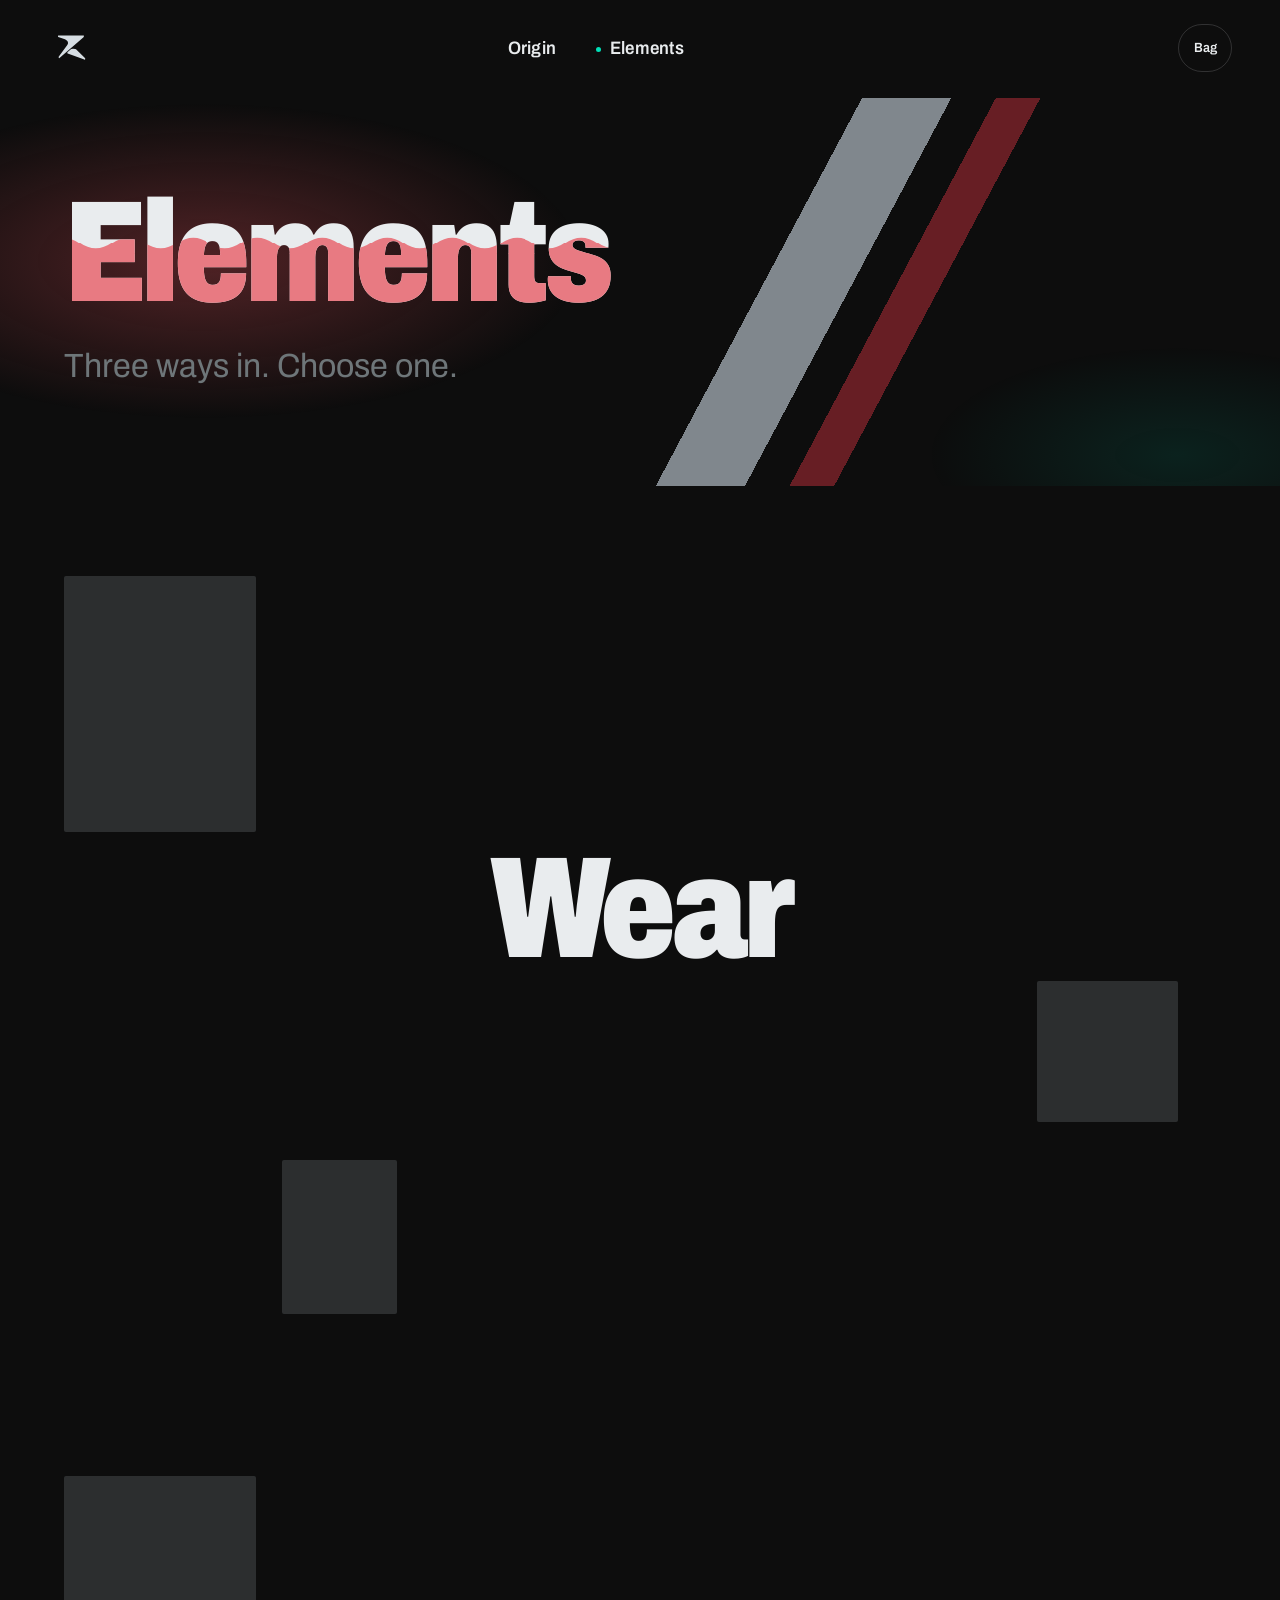
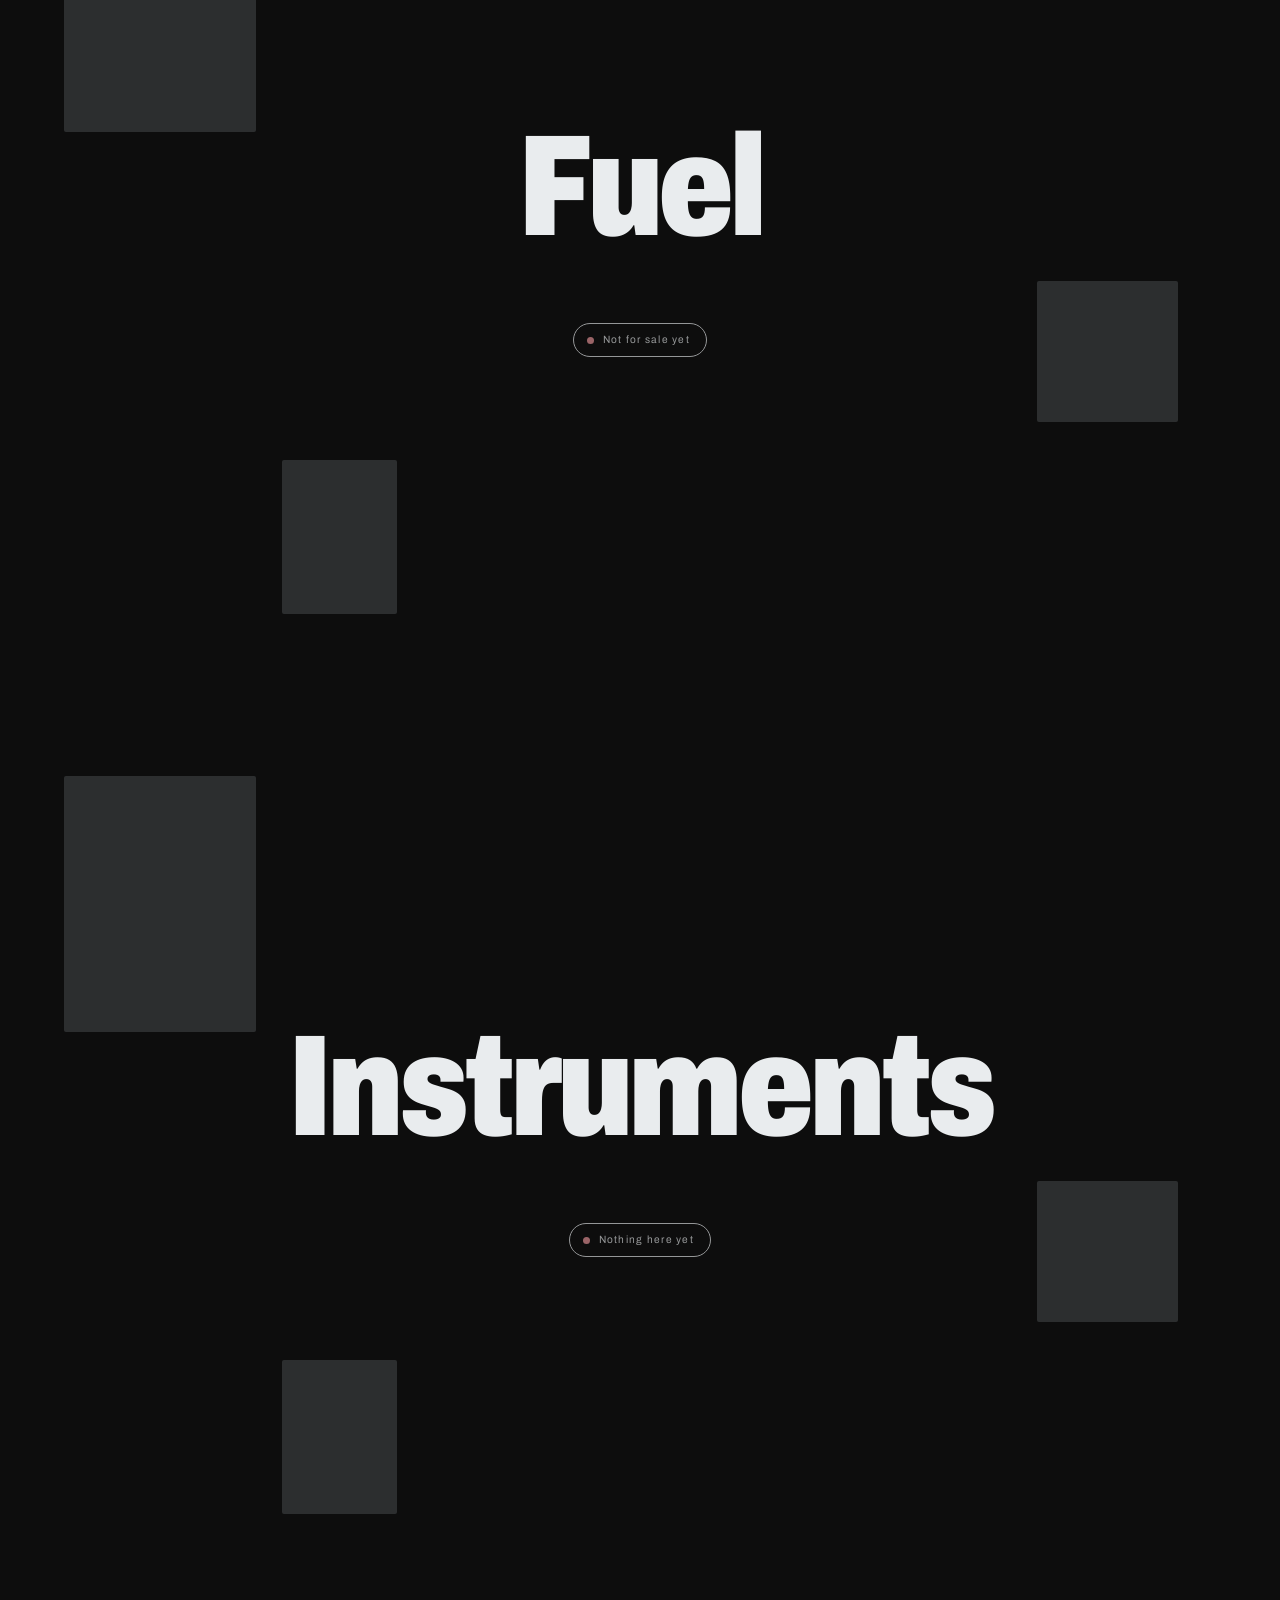
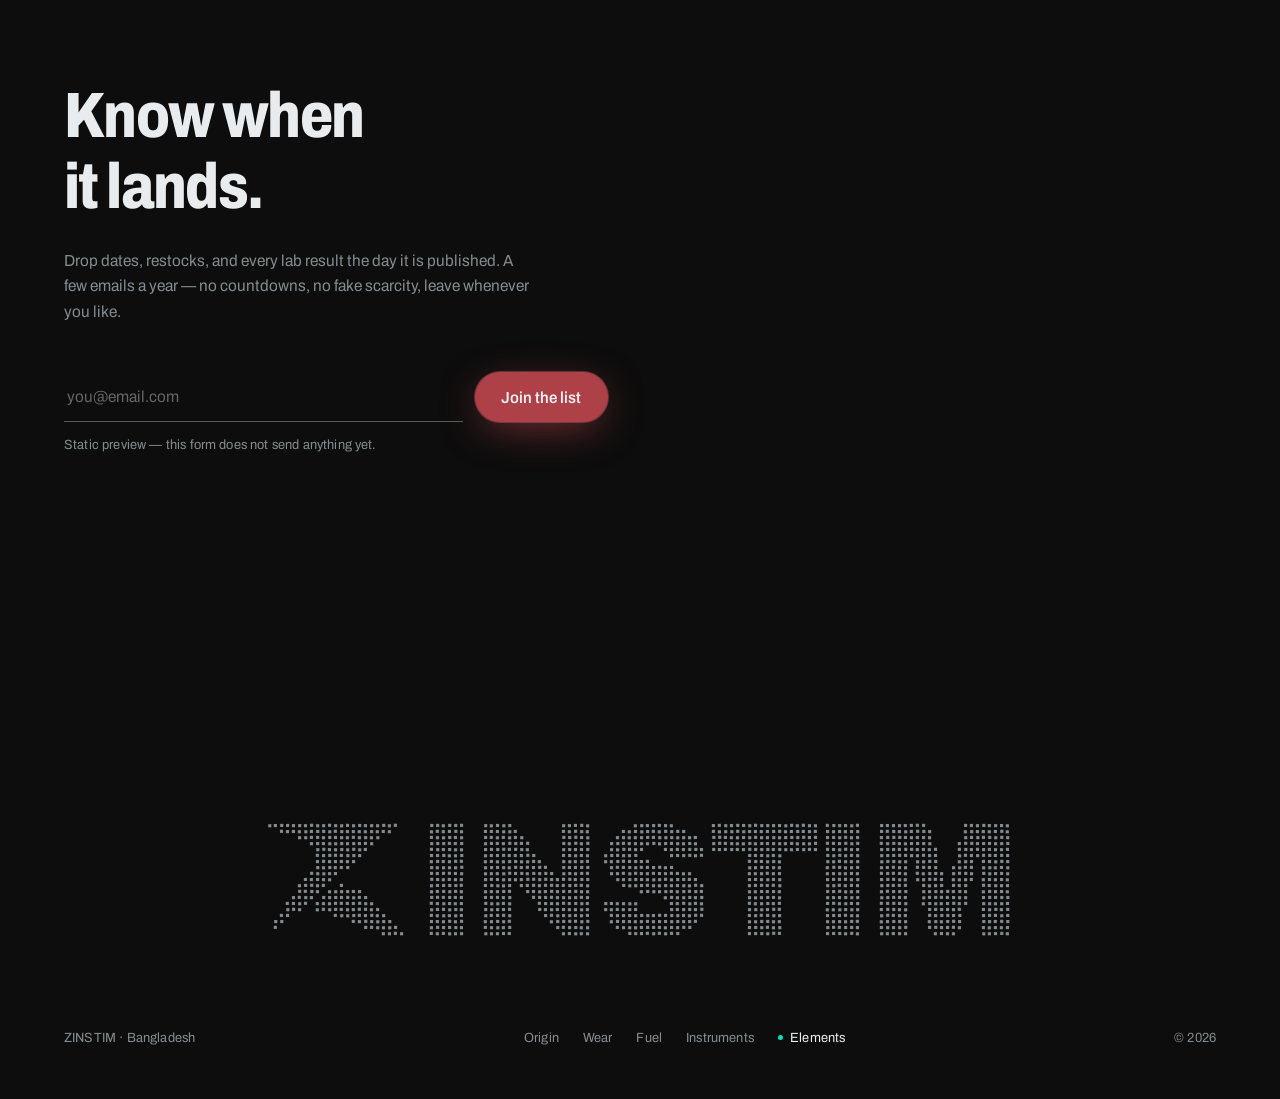
==== commit 0fef624b: "The shop takes orders, not payments Checkout's only route was SSLCommerz, so with no credentials eve" ====
--- a/elements.html
+++ b/elements.html
@@ -180,9 +180,10 @@
     <div class="drawer__foot">
       <p class="drawer__sum"><span>Subtotal</span><span class="price" data-bag-sum>&mdash;</span></p>
       <button class="btn" type="button" data-bag-checkout>Checkout</button>
-      <!-- SSLCommerz needs a name, a way to reach you and somewhere to
-           send it. The form stays shut until you ask to pay, so the
-           bag is still a bag. -->
+      <!-- A name, a way to reach you and somewhere to send it. The form
+           stays shut until you ask to check out, so the bag is still a
+           bag. Nothing here takes money: the order is placed and we
+           ring to arrange payment. -->
       <!-- novalidate: the browser blocks submit on an invalid form, so
      the submit handler never ran and the shopper got a native
      bubble instead of the sentence written for that field. The
@@ -203,7 +204,7 @@
         <label><span>City</span><input name="city" autocomplete="address-level2" required minlength="2"
           data-say="Which city?"></label>
         <label><span>Postcode</span><input name="postcode" inputmode="numeric" autocomplete="postal-code"></label>
-        <button class="btn checkout--wide" type="submit" data-checkout-go>Pay</button>
+        <button class="btn checkout--wide" type="submit" data-checkout-go>Place order</button>
         <p class="t-meta checkout--wide" data-checkout-state role="status" aria-live="polite"></p>
       </form>
       <p class="drawer__note" data-bag-note>Your bag is kept on this device.</p>
--- a/assets/css/brand.css
+++ b/assets/css/brand.css
@@ -4231,21 +4231,74 @@
   margin:0;padding:0;list-style:none;
 }
 .drawer__empty{margin:var(--space-lg) 0;color:var(--ink-2)}
+/* A bag line used to be `4rem 1fr auto` with the name, the code, the
+   size AND the stepper all stacked inside that middle 1fr, in a drawer
+   that is never wider than 26rem. Everything touched everything. It is
+   two columns and three rows now: the thumbnail runs down the side, the
+   name and the line total share the top row, the code and size sit
+   under them, and the controls get a row to themselves. */
 .line{
-  display:grid;grid-template-columns:4rem 1fr auto;
-  gap:var(--space-sm);align-items:start;
-  padding:var(--space-sm) 0;border-bottom:1px solid var(--rule-c);
-}
-.line img{width:100%;aspect-ratio:4/5;object-fit:cover;border-radius:var(--radius-sm)}
-.line__name{font-variation-settings:"wdth" 90,"wght" 700;display:block}
-.line__meta{color:var(--ink-2);font-size:var(--step--1)}
-.line__qty{display:inline-flex;align-items:center;gap:.4rem;margin-top:.4rem}
+  display:grid;
+  grid-template-columns:4.5rem minmax(0,1fr);
+  grid-template-areas:
+    "img head"
+    "img meta"
+    "img ctl";
+  column-gap:var(--space-sm);row-gap:.25rem;
+  align-items:start;
+  padding:var(--space-md) 0;border-bottom:1px solid var(--rule-c);
+}
+.line img{
+  grid-area:img;align-self:start;
+  width:100%;aspect-ratio:4/5;object-fit:cover;border-radius:var(--radius-sm);
+}
+.line__head{
+  grid-area:head;display:flex;align-items:baseline;
+  justify-content:space-between;gap:var(--space-sm);
+}
+.line__name{font-variation-settings:"wdth" 90,"wght" 700}
+.line__meta{grid-area:meta;color:var(--ink-2);font-size:var(--step--1)}
+.line__amt{font-variant-numeric:tabular-nums;white-space:nowrap}
+
+/* stepper on the left, Remove on the far right — far enough apart that
+   neither is hit by accident, which is the whole reason − no longer
+   deletes the line when it runs out of numbers to subtract. */
+.line__ctl{
+  grid-area:ctl;margin-top:.5rem;
+  display:flex;align-items:center;justify-content:space-between;
+  gap:var(--space-sm);
+}
+.line__qty{display:inline-flex;align-items:center;gap:.5rem}
 .line__step{
-  width:1.5rem;height:1.5rem;border:1px solid var(--rule-c);
+  width:2rem;height:2rem;flex:0 0 auto;
+  display:inline-flex;align-items:center;justify-content:center;
+  border:1px solid var(--rule-c);
   border-radius:var(--radius-sm);background:none;color:var(--ink);
   cursor:pointer;font:inherit;line-height:1;
-}
-.line__step:hover{border-color:var(--action)}
+  transition:border-color var(--dur-base) var(--ease-out),
+             color var(--dur-base) var(--ease-out);
+}
+.line__step:hover:not(:disabled){border-color:var(--action)}
+.line__step:disabled{opacity:.35;cursor:not-allowed}
+.line__n{min-width:1.25rem;text-align:center;font-variant-numeric:tabular-nums}
+
+/* A labelled button, not an icon. An x in a 1.5rem box next to + is
+   exactly the crowding this block was rebuilt to get rid of. */
+.line__rm{
+  border:0;background:none;padding:.35rem 0;
+  font:inherit;font-size:var(--step--1);
+  color:var(--ink-2);cursor:pointer;
+  text-decoration:underline;text-underline-offset:.2em;
+  text-decoration-color:var(--rule-c);
+  transition:color var(--dur-base) var(--ease-out);
+}
+.line__rm:hover{color:var(--crimson-type);text-decoration-color:currentColor}
+
+/* coarse pointers get a target worth aiming at */
+@media (pointer:coarse){
+  .line__step{width:2.5rem;height:2.5rem}
+  .line__rm{padding:.5rem 0}
+}
 .drawer__foot{padding-top:var(--space-md);display:grid;gap:var(--space-sm)}
 .drawer__sum{
   display:flex;justify-content:space-between;align-items:baseline;
@@ -4720,18 +4773,25 @@
 /* ── checkout, inside the bag drawer ─────────────────────────────
    Shut until asked for. A bag that opens on a form is a form, and
    most of the time someone opening the bag is counting, not buying. */
+/* This was `1fr 1fr` with a `max-width:420px` collapse — but the drawer
+   itself is `min(26rem,100vw)`, so the media query measured the window
+   while the cramping happened in a 416px box, and at larger text the
+   fields ran off the edge. auto-fit measures the space the fields are
+   actually in. */
 .checkout{
-  display:grid;grid-template-columns:1fr 1fr;gap:var(--space-sm);
+  display:grid;
+  grid-template-columns:repeat(auto-fit,minmax(9.5rem,1fr));
+  gap:var(--space-sm);
   margin-top:var(--space-md);
 }
 .checkout--wide{grid-column:1 / -1}
-.checkout label{display:grid;gap:.3rem}
+.checkout label{display:grid;gap:.3rem;min-width:0}
 .checkout label span{
   font-family:var(--face-text);font-size:.68rem;letter-spacing:.14em;
   color:var(--ink-2);
 }
 .checkout input{
-  width:100%;padding:.6rem .7rem;font:inherit;
+  width:100%;min-width:0;padding:.6rem .7rem;font:inherit;
   color:var(--ink);background:none;
   border:1px solid var(--rule-c);border-radius:var(--radius-sm);
   transition:border-color var(--dur-base) var(--ease-out);
@@ -4750,7 +4810,6 @@
 .checkout input:user-invalid{border-color:var(--crimson)}
 .checkout [data-checkout-state]{margin:0;color:var(--ink-2);min-height:1.2em}
 .checkout [data-checkout-state].is-bad{color:var(--crimson-type)}
-@media (max-width:420px){ .checkout{grid-template-columns:1fr} }
 
 /* the panel takes focus on open so the heading is announced first;
    it is a container, not a control, so it shows no ring */
